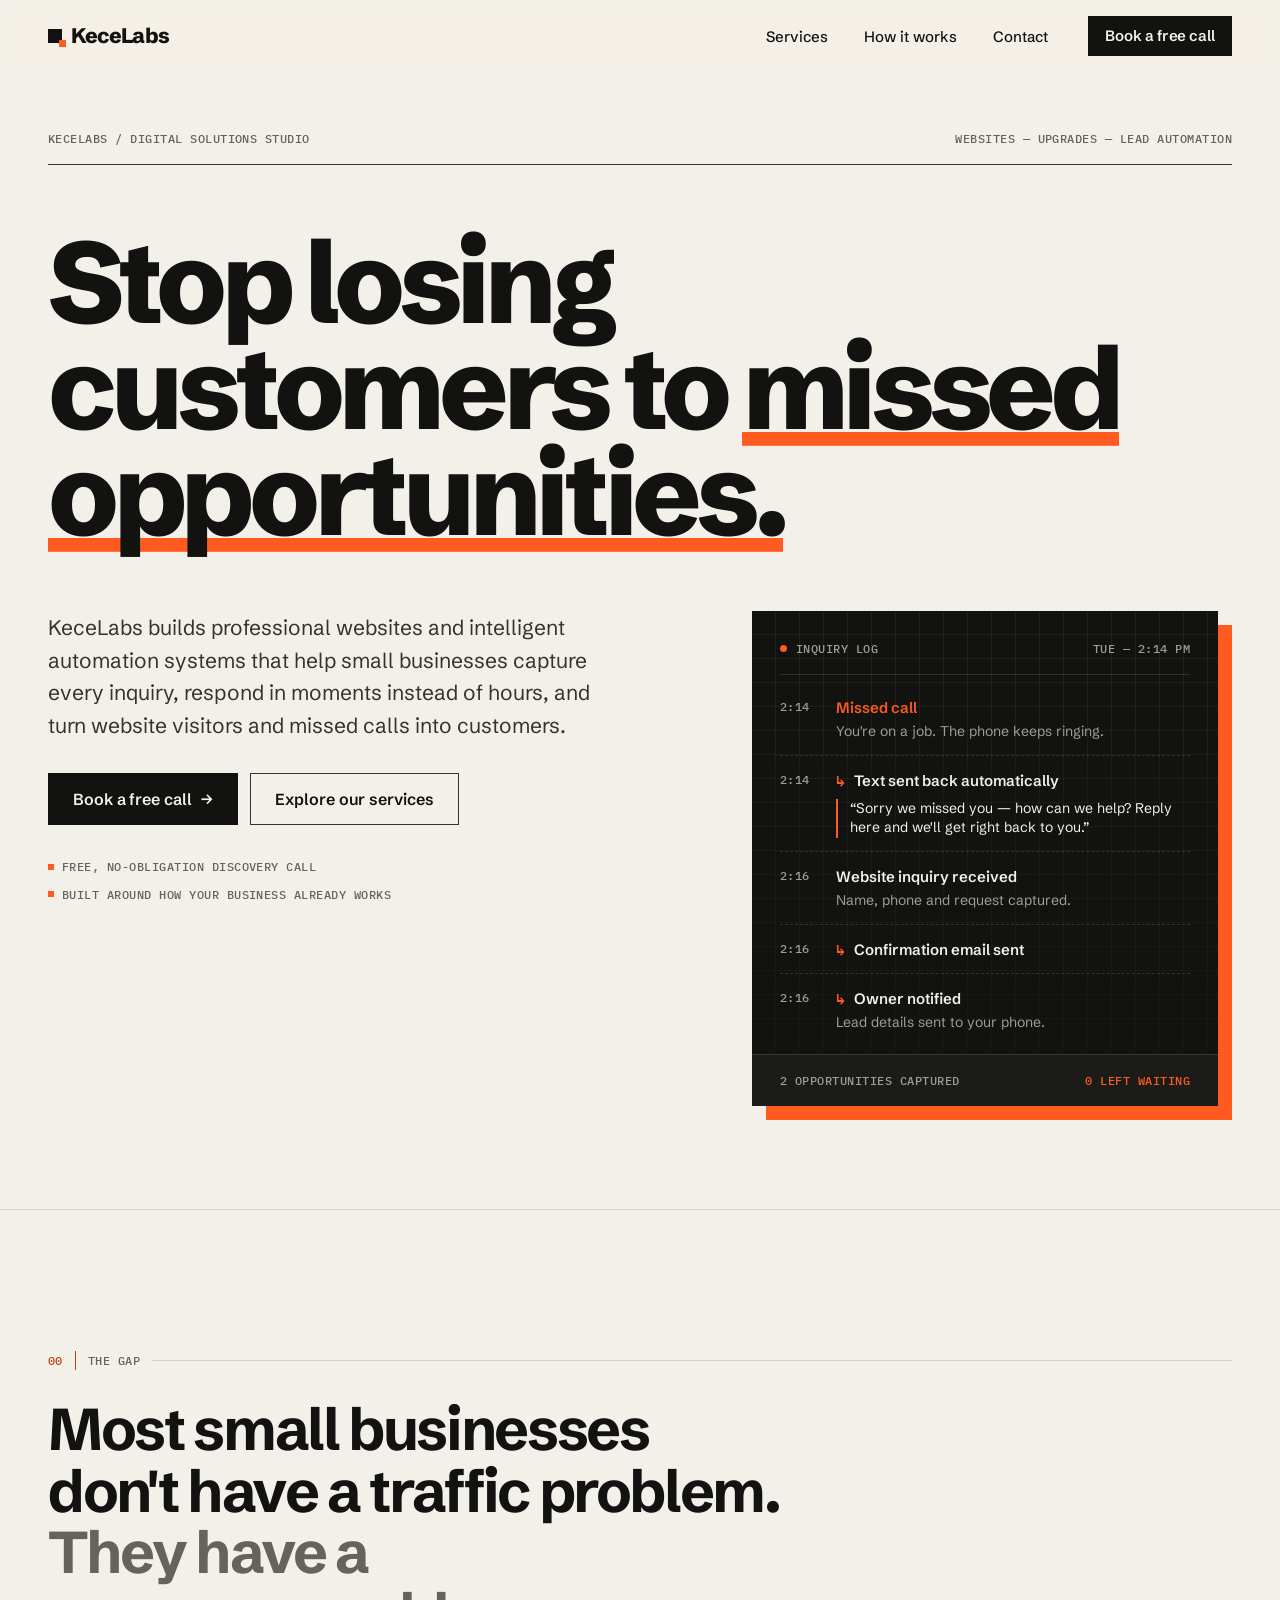
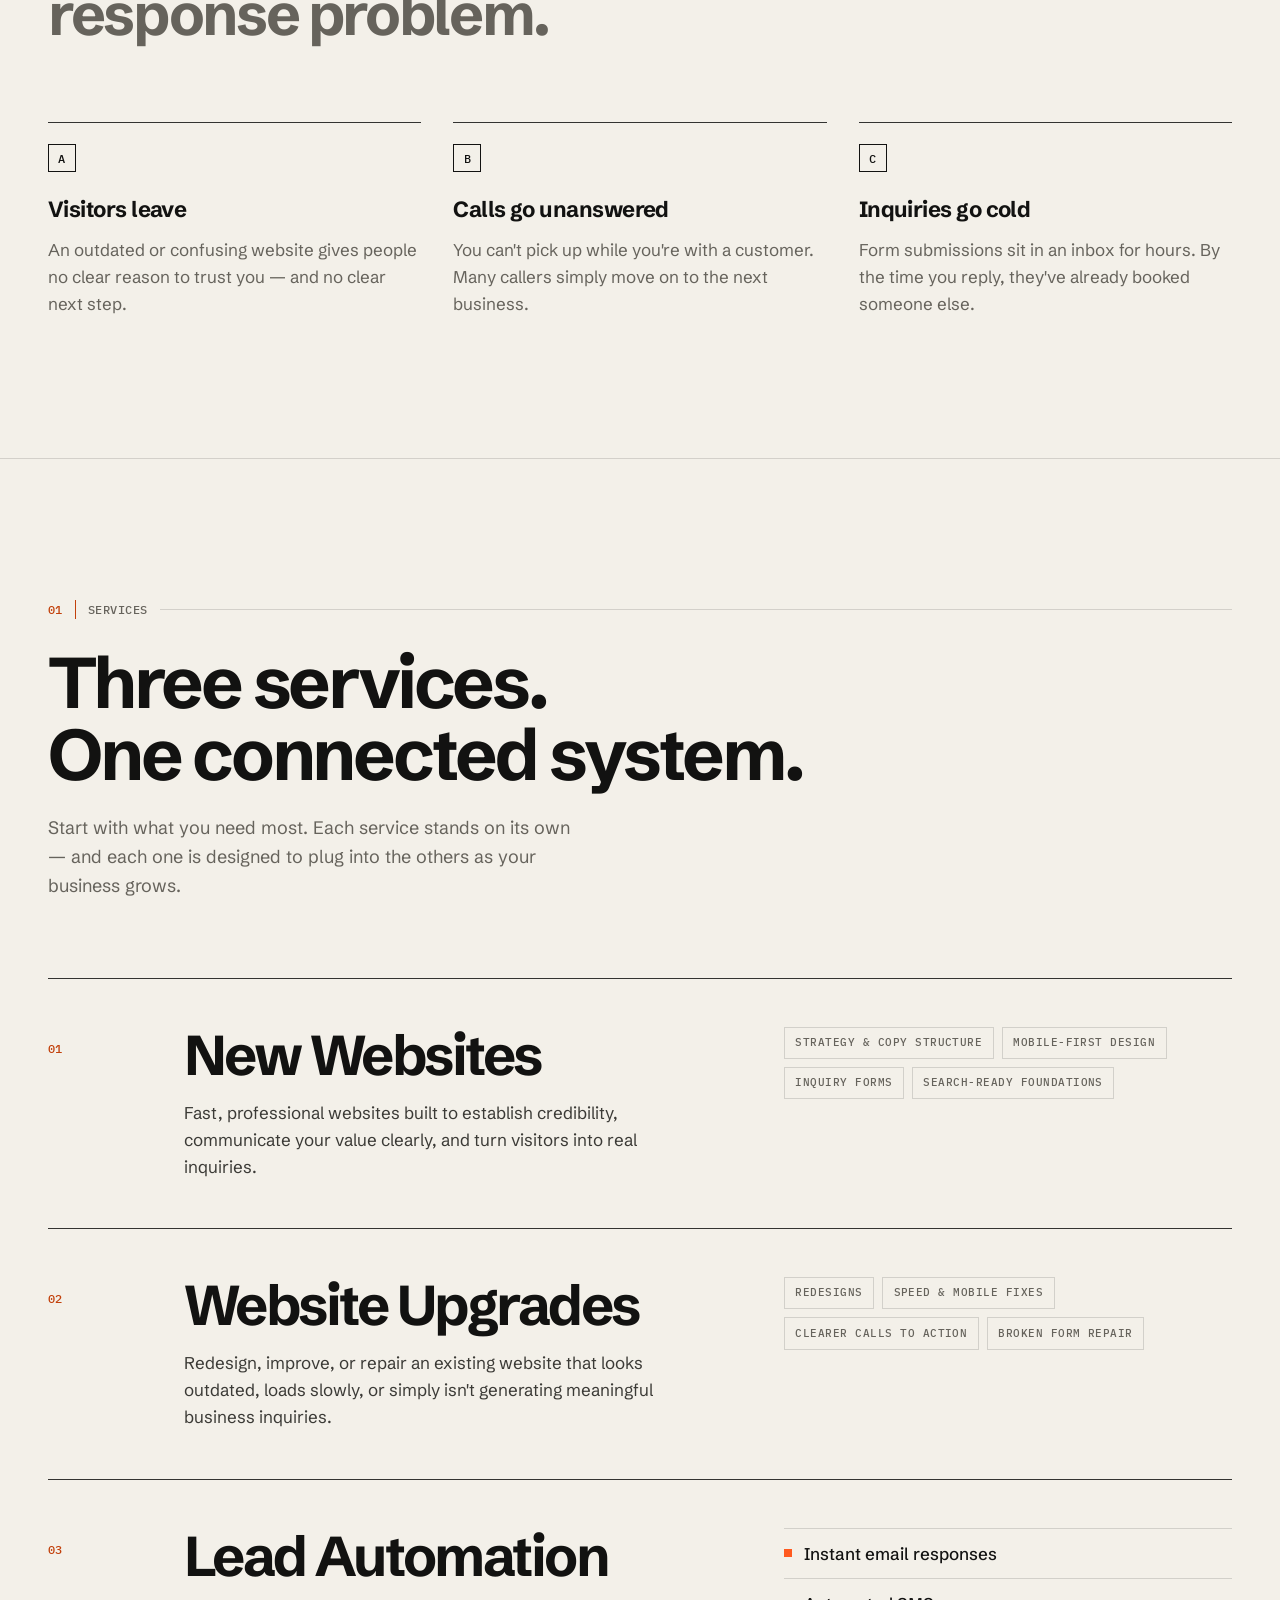
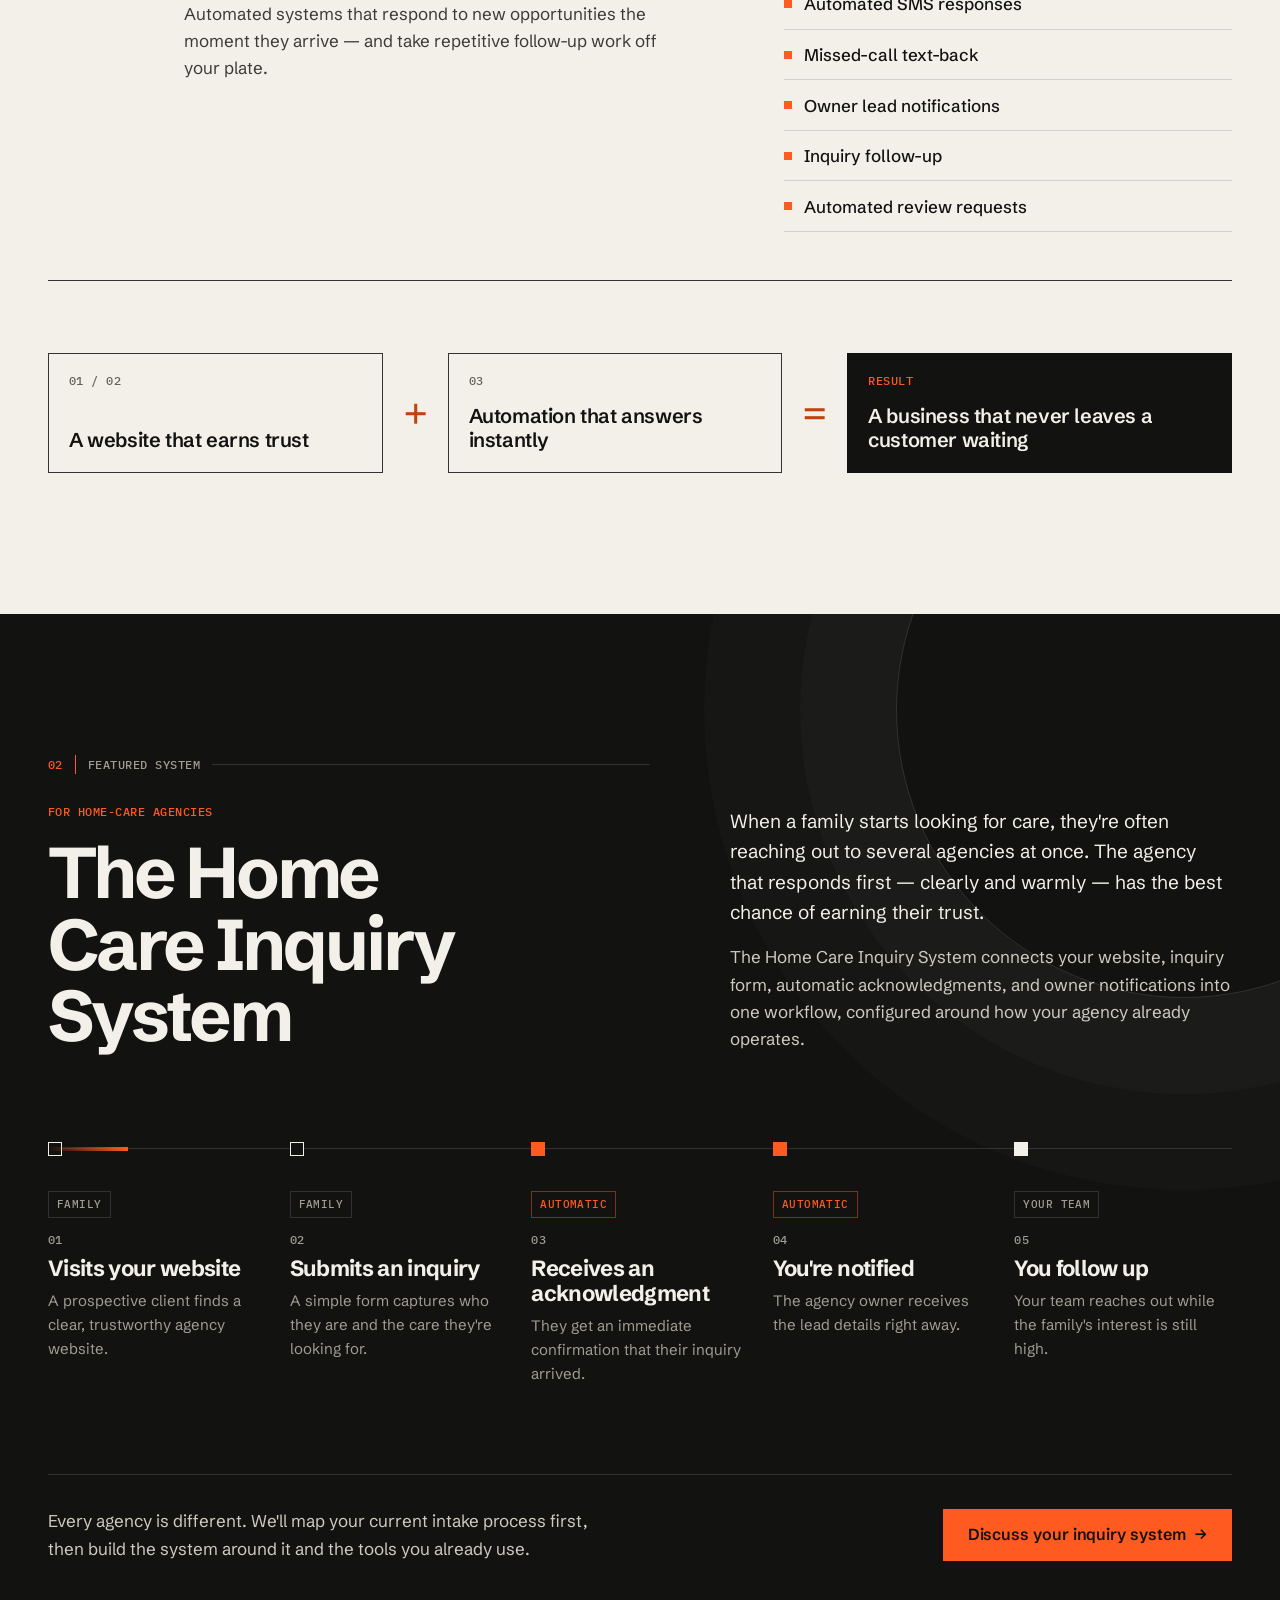
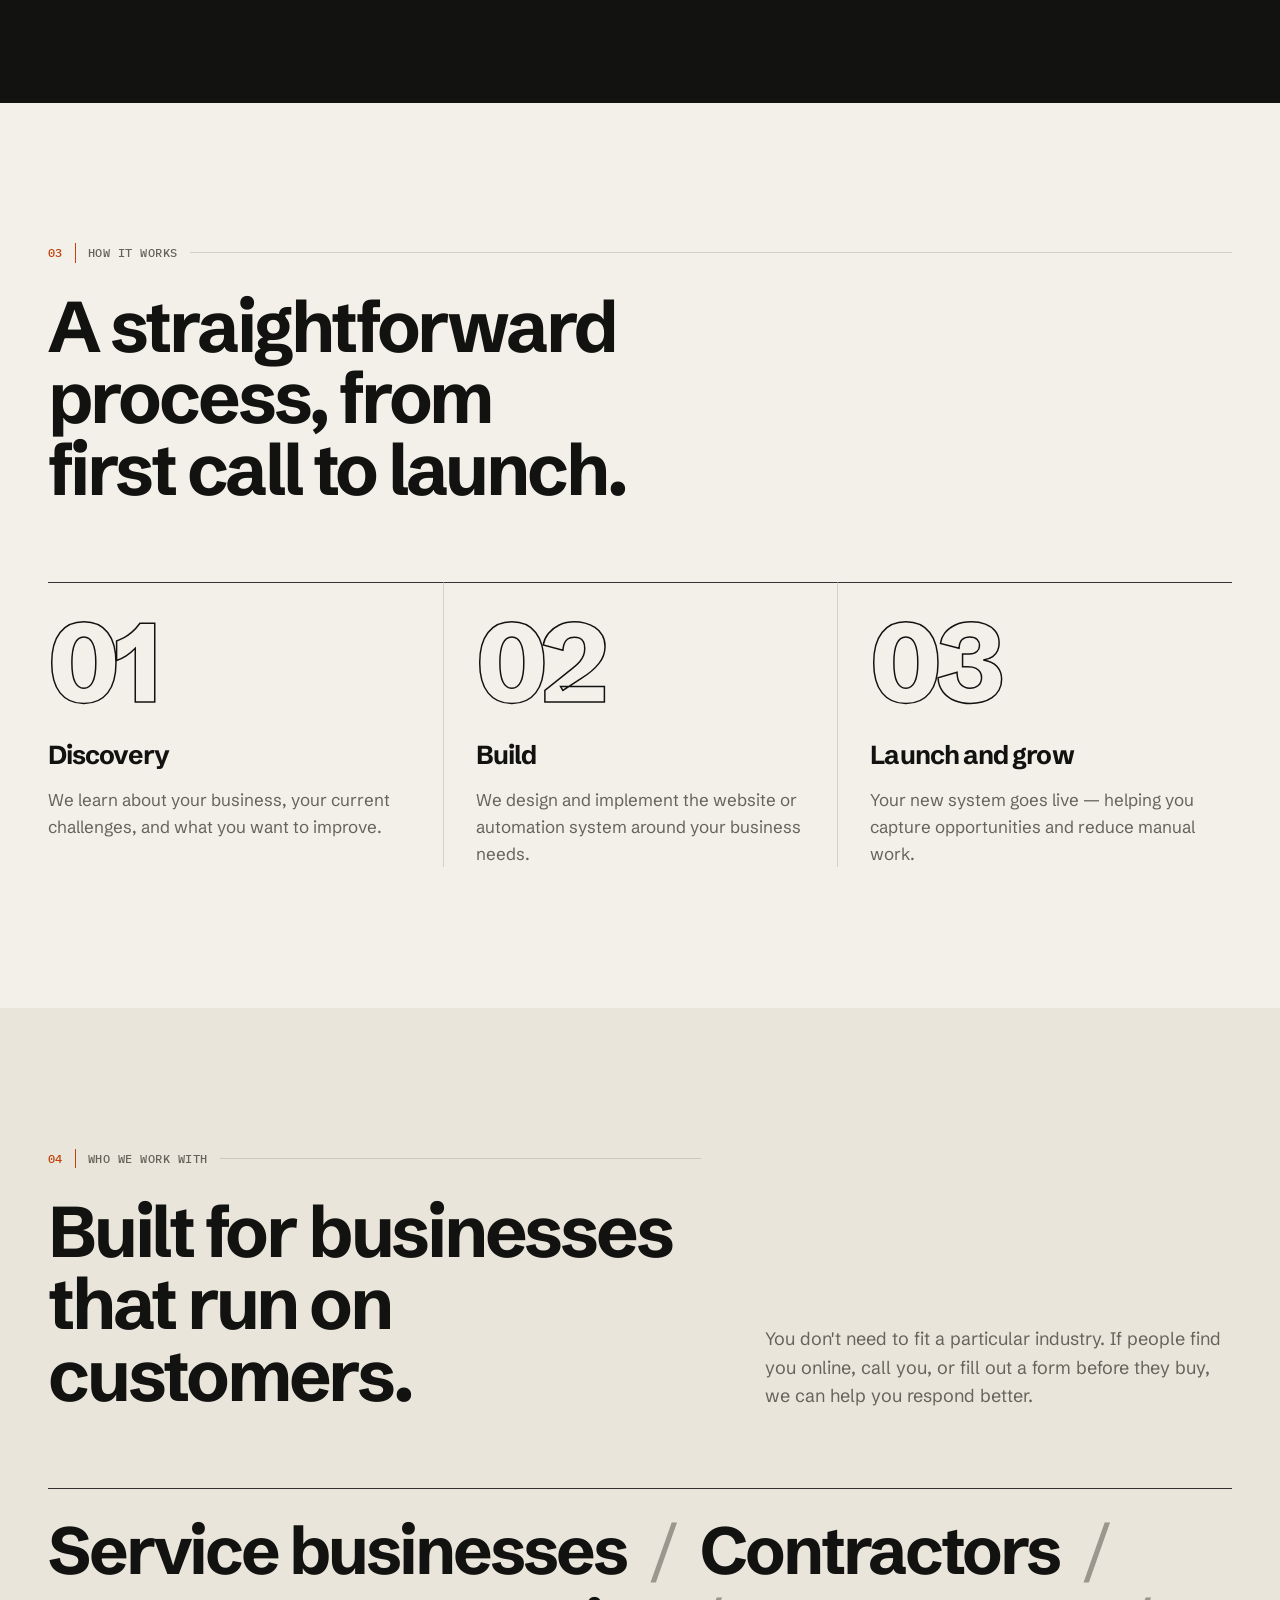
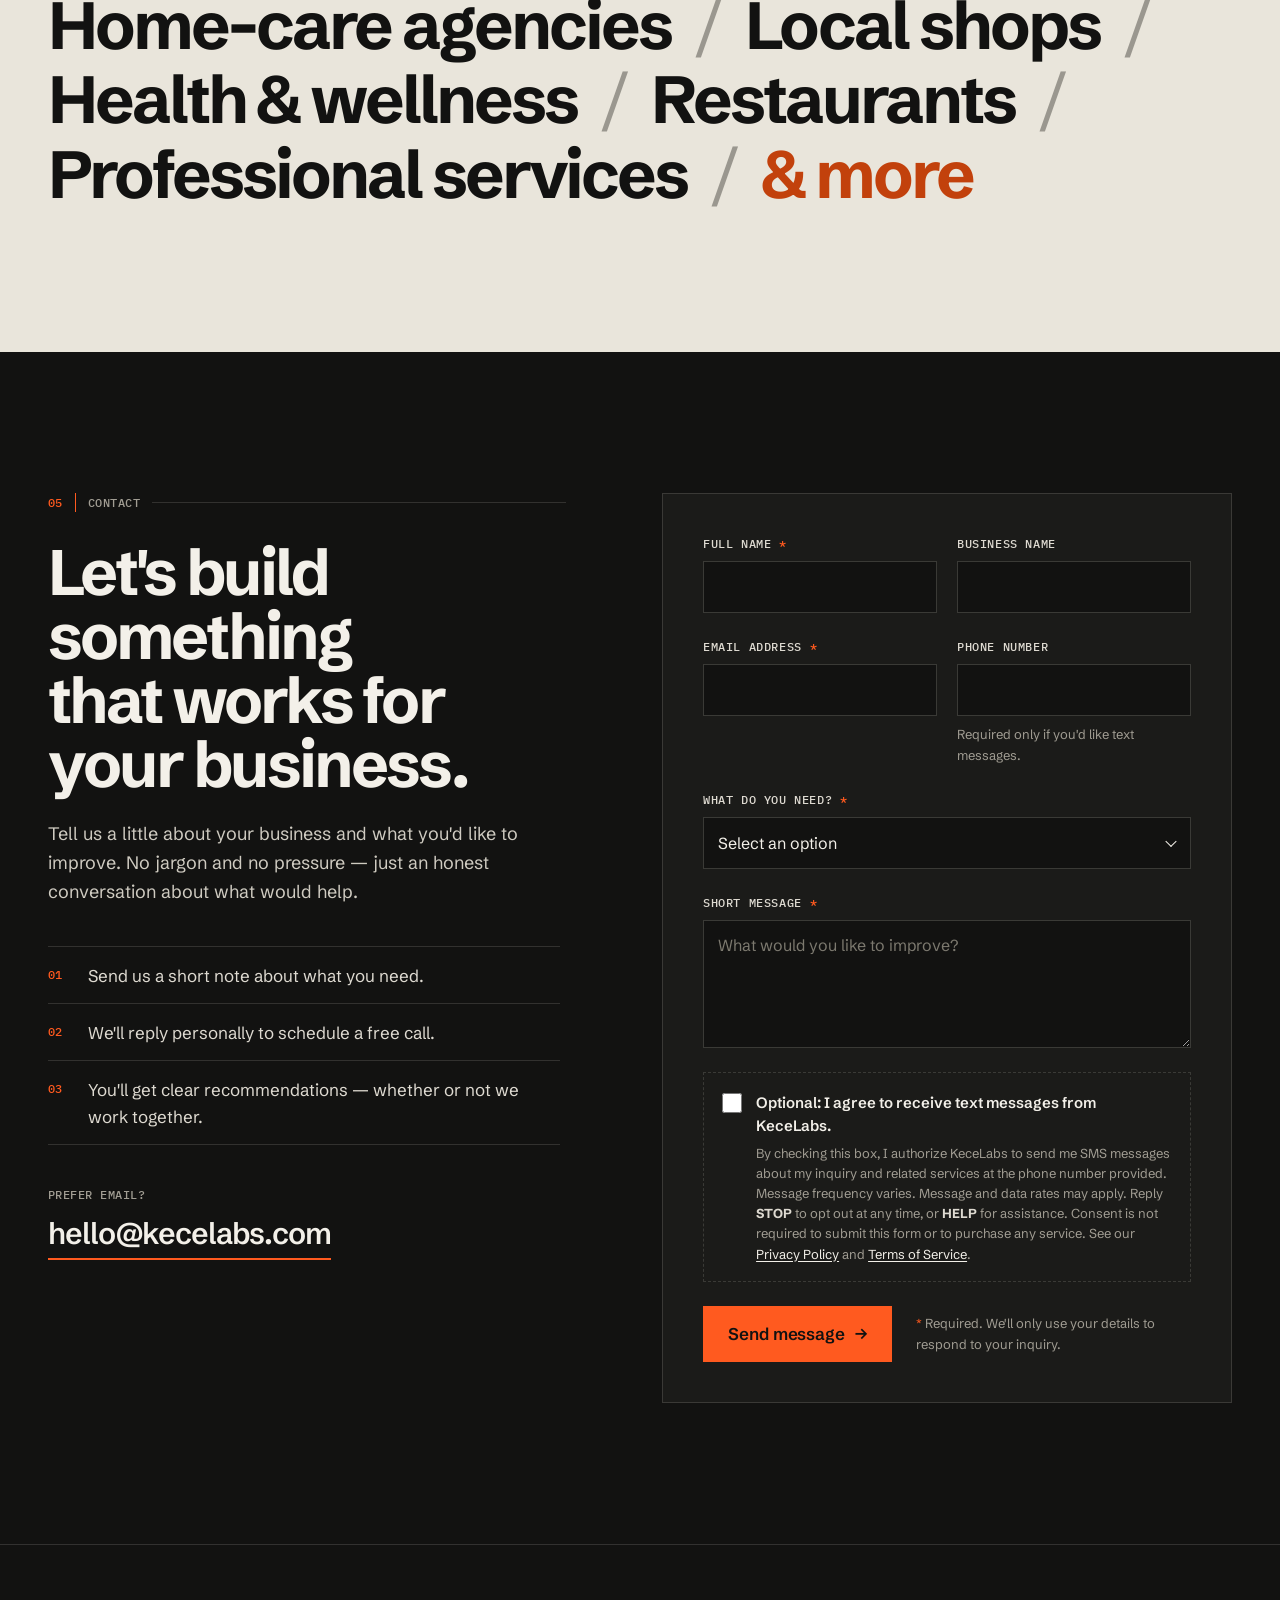
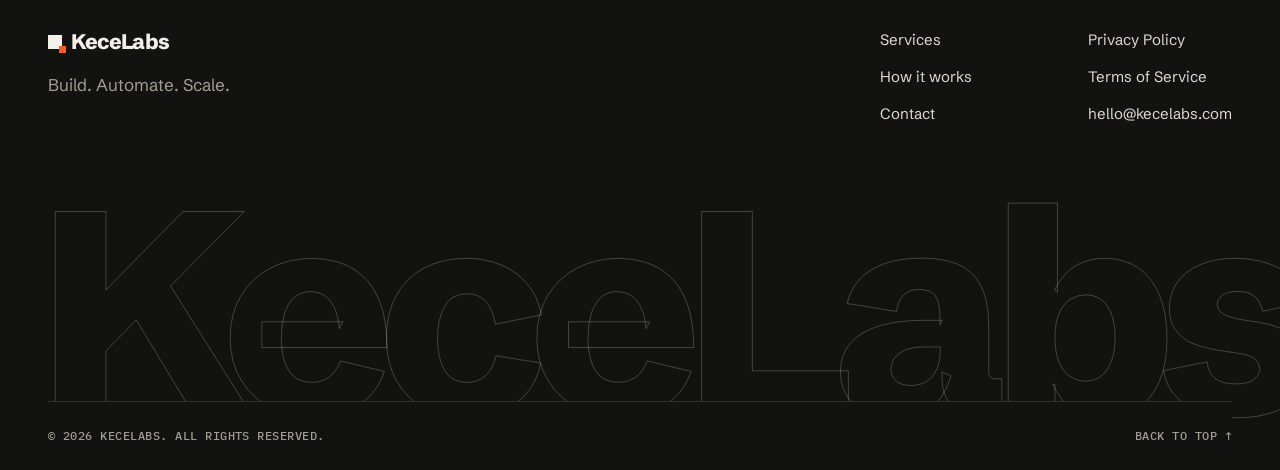
==== index.html @ dab9402d "Build KeceLabs website: homepage, legal pages, Netlify Forms contact form Co-Authored-By: Claude Opu" ====
<!doctype html>
<html lang="en">
<head>
  <meta charset="utf-8">
  <meta name="viewport" content="width=device-width, initial-scale=1">
  <title>KeceLabs — Websites &amp; Lead Automation for Small Businesses</title>
  <meta name="description" content="KeceLabs builds professional websites and intelligent automation systems that help small businesses capture inquiries, respond faster, and turn missed calls into customers.">
  <!-- TODO: replace https://REPLACE-WITH-DOMAIN with the confirmed production domain on every page. -->
  <link rel="canonical" href="https://REPLACE-WITH-DOMAIN/">
  <meta name="theme-color" content="#121211">

  <meta property="og:type" content="website">
  <meta property="og:site_name" content="KeceLabs">
  <meta property="og:title" content="KeceLabs — Build. Automate. Scale.">
  <meta property="og:description" content="Professional websites and lead automation that help small businesses turn website visitors and missed calls into customers.">
  <meta property="og:url" content="https://REPLACE-WITH-DOMAIN/">
  <meta property="og:image" content="https://REPLACE-WITH-DOMAIN/og-image.png">
  <meta property="og:image:width" content="1200">
  <meta property="og:image:height" content="630">
  <meta property="og:image:alt" content="KeceLabs — Build. Automate. Scale.">
  <meta name="twitter:card" content="summary_large_image">

  <link rel="icon" href="favicon.svg" type="image/svg+xml">
  <link rel="apple-touch-icon" href="apple-touch-icon.png">

  <link rel="preconnect" href="https://fonts.googleapis.com">
  <link rel="preconnect" href="https://fonts.gstatic.com" crossorigin>
  <link rel="stylesheet" href="https://fonts.googleapis.com/css2?family=IBM+Plex+Mono:wght@400;500&family=Schibsted+Grotesk:wght@400;500;600;700;800&display=swap">
  <link rel="stylesheet" href="styles.css">
  <script>document.documentElement.classList.add('js');</script>
  <script src="script.js" defer></script>
</head>
<body>
  <a class="skip-link" href="#main">Skip to content</a>

  <header class="site-header" data-header>
    <div class="container header-inner">
      <a class="wordmark" href="#top" aria-label="KeceLabs — back to top">
        <span class="wordmark-mark" aria-hidden="true"></span>KeceLabs
      </a>

      <nav class="primary-nav" aria-label="Primary">
        <ul class="nav-list">
          <li><a href="#services">Services</a></li>
          <li><a href="#process">How it works</a></li>
          <li><a href="#contact">Contact</a></li>
        </ul>
      </nav>

      <a class="btn btn-primary btn-sm header-cta" href="#contact">Book a free call</a>

      <button class="menu-toggle" type="button" aria-expanded="false" aria-controls="mobile-menu" data-menu-toggle>
        <span class="visually-hidden" data-menu-label>Open menu</span>
        <span class="menu-toggle-bars" aria-hidden="true"><span></span><span></span></span>
      </button>
    </div>

    <div class="mobile-menu" id="mobile-menu" data-mobile-menu hidden>
      <nav class="container" aria-label="Mobile">
        <ul class="mobile-nav-list">
          <li><a href="#services"><span class="mono">01</span>Services</a></li>
          <li><a href="#process"><span class="mono">02</span>How it works</a></li>
          <li><a href="#contact"><span class="mono">03</span>Contact</a></li>
        </ul>
        <a class="btn btn-primary btn-block" href="#contact">Book a free call</a>
        <p class="mobile-menu-meta mono"><a href="mailto:hello@kecelabs.com">hello@kecelabs.com</a></p>
      </nav>
    </div>
  </header>

  <main id="main">

    <!-- ===================== HERO ===================== -->
    <section class="hero" id="top" aria-labelledby="hero-title">
      <div class="container">
        <div class="hero-meta mono" aria-hidden="true">
          <span>KeceLabs / Digital solutions studio</span>
          <span class="hero-meta-right">Websites — Upgrades — Lead automation</span>
        </div>

        <h1 class="hero-title" id="hero-title">
          Stop losing customers to <span class="hero-mark">missed opportunities.</span>
        </h1>

        <div class="hero-grid">
          <div class="hero-copy">
            <p class="lead">
              KeceLabs builds professional websites and intelligent automation systems that help small businesses capture every inquiry, respond in moments instead of hours, and turn website visitors and missed calls into customers.
            </p>
            <div class="btn-row">
              <a class="btn btn-primary" href="#contact">Book a free call <span class="btn-arrow" aria-hidden="true">→</span></a>
              <a class="btn btn-ghost" href="#services">Explore our services</a>
            </div>
            <ul class="hero-points mono">
              <li>Free, no-obligation discovery call</li>
              <li>Built around how your business already works</li>
            </ul>
          </div>

          <figure class="signal" aria-labelledby="signal-caption">
            <div class="signal-head mono">
              <span><span class="signal-dot" aria-hidden="true"></span>Inquiry log</span>
              <span>Tue — 2:14 PM</span>
            </div>
            <ol class="signal-log">
              <li class="signal-row is-alert">
                <span class="signal-time mono">2:14</span>
                <span class="signal-event"><strong>Missed call</strong><span class="signal-sub">You're on a job. The phone keeps ringing.</span></span>
              </li>
              <li class="signal-row is-auto">
                <span class="signal-time mono">2:14</span>
                <span class="signal-event"><strong>Text sent back automatically</strong><span class="signal-quote">“Sorry we missed you — how can we help? Reply here and we'll get right back to you.”</span></span>
              </li>
              <li class="signal-row">
                <span class="signal-time mono">2:16</span>
                <span class="signal-event"><strong>Website inquiry received</strong><span class="signal-sub">Name, phone and request captured.</span></span>
              </li>
              <li class="signal-row is-auto">
                <span class="signal-time mono">2:16</span>
                <span class="signal-event"><strong>Confirmation email sent</strong></span>
              </li>
              <li class="signal-row is-auto">
                <span class="signal-time mono">2:16</span>
                <span class="signal-event"><strong>Owner notified</strong><span class="signal-sub">Lead details sent to your phone.</span></span>
              </li>
            </ol>
            <div class="signal-foot mono">
              <span>2 opportunities captured</span>
              <span class="signal-zero">0 left waiting</span>
            </div>
            <figcaption id="signal-caption" class="visually-hidden">An example sequence showing a missed call answered with an automatic text, and a website inquiry acknowledged by email while the business owner is notified.</figcaption>
          </figure>
        </div>
      </div>
    </section>

    <!-- ===================== THE GAP ===================== -->
    <section class="gap" aria-labelledby="gap-title">
      <div class="container">
        <div class="section-index mono" aria-hidden="true"><span>00</span><span>The gap</span></div>
        <h2 class="gap-statement" id="gap-title">
          Most small businesses don't have a traffic problem.
          <span class="muted">They have a response problem.</span>
        </h2>
        <ol class="gap-list">
          <li>
            <span class="gap-num mono">A</span>
            <h3>Visitors leave</h3>
            <p>An outdated or confusing website gives people no clear reason to trust you — and no clear next step.</p>
          </li>
          <li>
            <span class="gap-num mono">B</span>
            <h3>Calls go unanswered</h3>
            <p>You can't pick up while you're with a customer. Many callers simply move on to the next business.</p>
          </li>
          <li>
            <span class="gap-num mono">C</span>
            <h3>Inquiries go cold</h3>
            <p>Form submissions sit in an inbox for hours. By the time you reply, they've already booked someone else.</p>
          </li>
        </ol>
      </div>
    </section>

    <!-- ===================== SERVICES ===================== -->
    <section class="services" id="services" aria-labelledby="services-title">
      <div class="container">
        <header class="section-head">
          <div class="section-index mono" aria-hidden="true"><span>01</span><span>Services</span></div>
          <h2 class="section-title" id="services-title">Three services.<br>One connected system.</h2>
          <p class="section-intro">Start with what you need most. Each service stands on its own — and each one is designed to plug into the others as your business grows.</p>
        </header>

        <div class="service-list">
          <article class="service reveal">
            <div class="service-num mono">01</div>
            <div class="service-main">
              <h3 class="service-title">New Websites</h3>
              <p class="service-desc">Fast, professional websites built to establish credibility, communicate your value clearly, and turn visitors into real inquiries.</p>
            </div>
            <ul class="service-tags mono" aria-label="Includes">
              <li>Strategy &amp; copy structure</li>
              <li>Mobile-first design</li>
              <li>Inquiry forms</li>
              <li>Search-ready foundations</li>
            </ul>
          </article>

          <article class="service reveal">
            <div class="service-num mono">02</div>
            <div class="service-main">
              <h3 class="service-title">Website Upgrades</h3>
              <p class="service-desc">Redesign, improve, or repair an existing website that looks outdated, loads slowly, or simply isn't generating meaningful business inquiries.</p>
            </div>
            <ul class="service-tags mono" aria-label="Includes">
              <li>Redesigns</li>
              <li>Speed &amp; mobile fixes</li>
              <li>Clearer calls to action</li>
              <li>Broken form repair</li>
            </ul>
          </article>

          <article class="service service-featured reveal">
            <div class="service-num mono">03</div>
            <div class="service-main">
              <h3 class="service-title">Lead Automation</h3>
              <p class="service-desc">Automated systems that respond to new opportunities the moment they arrive — and take repetitive follow-up work off your plate.</p>
            </div>
            <ul class="capabilities" aria-label="Lead automation capabilities">
              <li>Instant email responses</li>
              <li>Automated SMS responses</li>
              <li>Missed-call text-back</li>
              <li>Owner lead notifications</li>
              <li>Inquiry follow-up</li>
              <li>Automated review requests</li>
            </ul>
          </article>
        </div>

        <div class="equation reveal" role="group" aria-label="How the services connect">
          <div class="equation-term"><span class="mono">01 / 02</span>A website that earns trust</div>
          <div class="equation-op" aria-hidden="true">+</div>
          <div class="equation-term"><span class="mono">03</span>Automation that answers instantly</div>
          <div class="equation-op" aria-hidden="true">=</div>
          <div class="equation-term equation-result"><span class="mono">Result</span>A business that never leaves a customer waiting</div>
        </div>
      </div>
    </section>

    <!-- ===================== FEATURED PRODUCT ===================== -->
    <section class="product" id="home-care" aria-labelledby="product-title">
      <div class="container">
        <div class="product-head">
          <div>
            <div class="section-index mono" aria-hidden="true"><span>02</span><span>Featured system</span></div>
            <p class="eyebrow mono">For home-care agencies</p>
            <h2 class="section-title" id="product-title">The Home Care Inquiry System</h2>
          </div>
          <div class="product-intro">
            <p>When a family starts looking for care, they're often reaching out to several agencies at once. The agency that responds first — clearly and warmly — has the best chance of earning their trust.</p>
            <p>The Home Care Inquiry System connects your website, inquiry form, automatic acknowledgments, and owner notifications into one workflow, configured around how your agency already operates.</p>
          </div>
        </div>

        <ol class="flow" aria-label="How an inquiry moves through the system">
          <li class="flow-step">
            <span class="flow-node" aria-hidden="true"></span>
            <span class="flow-actor mono">Family</span>
            <span class="flow-num mono">01</span>
            <h3>Visits your website</h3>
            <p>A prospective client finds a clear, trustworthy agency website.</p>
          </li>
          <li class="flow-step">
            <span class="flow-node" aria-hidden="true"></span>
            <span class="flow-actor mono">Family</span>
            <span class="flow-num mono">02</span>
            <h3>Submits an inquiry</h3>
            <p>A simple form captures who they are and the care they're looking for.</p>
          </li>
          <li class="flow-step is-auto">
            <span class="flow-node" aria-hidden="true"></span>
            <span class="flow-actor mono">Automatic</span>
            <span class="flow-num mono">03</span>
            <h3>Receives an acknowledgment</h3>
            <p>They get an immediate confirmation that their inquiry arrived.</p>
          </li>
          <li class="flow-step is-auto">
            <span class="flow-node" aria-hidden="true"></span>
            <span class="flow-actor mono">Automatic</span>
            <span class="flow-num mono">04</span>
            <h3>You're notified</h3>
            <p>The agency owner receives the lead details right away.</p>
          </li>
          <li class="flow-step is-team">
            <span class="flow-node" aria-hidden="true"></span>
            <span class="flow-actor mono">Your team</span>
            <span class="flow-num mono">05</span>
            <h3>You follow up</h3>
            <p>Your team reaches out while the family's interest is still high.</p>
          </li>
        </ol>

        <div class="product-foot">
          <p class="product-note">Every agency is different. We'll map your current intake process first, then build the system around it and the tools you already use.</p>
          <a class="btn btn-accent" href="#contact" data-need="Lead automation" data-message="I'm interested in the Home Care Inquiry System for my agency.">Discuss your inquiry system <span class="btn-arrow" aria-hidden="true">→</span></a>
        </div>
      </div>
    </section>

    <!-- ===================== PROCESS ===================== -->
    <section class="process" id="process" aria-labelledby="process-title">
      <div class="container">
        <header class="section-head">
          <div class="section-index mono" aria-hidden="true"><span>03</span><span>How it works</span></div>
          <h2 class="section-title" id="process-title">A straightforward process, from first call to launch.</h2>
        </header>

        <ol class="steps">
          <li class="step reveal">
            <span class="step-num">01</span>
            <h3>Discovery</h3>
            <p>We learn about your business, your current challenges, and what you want to improve.</p>
          </li>
          <li class="step reveal">
            <span class="step-num">02</span>
            <h3>Build</h3>
            <p>We design and implement the website or automation system around your business needs.</p>
          </li>
          <li class="step reveal">
            <span class="step-num">03</span>
            <h3>Launch and grow</h3>
            <p>Your new system goes live — helping you capture opportunities and reduce manual work.</p>
          </li>
        </ol>
      </div>
    </section>

    <!-- ===================== WHO WE WORK WITH ===================== -->
    <section class="industries" aria-labelledby="industries-title">
      <div class="container">
        <header class="section-head section-head-split">
          <div>
            <div class="section-index mono" aria-hidden="true"><span>04</span><span>Who we work with</span></div>
            <h2 class="section-title" id="industries-title">Built for businesses that run on customers.</h2>
          </div>
          <p class="section-intro">You don't need to fit a particular industry. If people find you online, call you, or fill out a form before they buy, we can help you respond better.</p>
        </header>

        <ul class="industry-list">
          <li>Service businesses</li>
          <li>Contractors</li>
          <li>Home-care agencies</li>
          <li>Local shops</li>
          <li>Health &amp; wellness</li>
          <li>Restaurants</li>
          <li>Professional services</li>
          <li class="industry-more">&amp; more</li>
        </ul>
      </div>
    </section>

    <!-- ===================== CONTACT ===================== -->
    <section class="contact" id="contact" aria-labelledby="contact-title">
      <div class="container contact-grid">
        <div class="contact-copy">
          <div class="section-index mono" aria-hidden="true"><span>05</span><span>Contact</span></div>
          <h2 class="section-title" id="contact-title">Let's build something that works for your business.</h2>
          <p class="contact-lead">Tell us a little about your business and what you'd like to improve. No jargon and no pressure — just an honest conversation about what would help.</p>

          <ol class="next-steps">
            <li><span class="mono">01</span>Send us a short note about what you need.</li>
            <li><span class="mono">02</span>We'll reply personally to schedule a free call.</li>
            <li><span class="mono">03</span>You'll get clear recommendations — whether or not we work together.</li>
          </ol>

          <p class="contact-email">
            <span class="mono">Prefer email?</span>
            <a href="mailto:hello@kecelabs.com">hello@kecelabs.com</a>
          </p>
        </div>

        <div class="form-shell" data-form-shell>
          <form
            class="contact-form"
            name="contact"
            method="POST"
            action="/thanks.html"
            data-netlify="true"
            netlify-honeypot="bot-field"
            data-contact-form
          >
            <input type="hidden" name="form-name" value="contact">
            <p class="honeypot" aria-hidden="true">
              <label>Leave this field empty <input name="bot-field" tabindex="-1" autocomplete="off"></label>
            </p>

            <div class="form-alert" role="alert" data-form-error hidden>
              <strong>Your message didn't send.</strong>
              <span>Something went wrong on our end. Please try again, or email us directly at <a href="mailto:hello@kecelabs.com">hello@kecelabs.com</a>.</span>
            </div>

            <div class="field-row">
              <div class="field">
                <label for="f-name">Full name <span class="req" aria-hidden="true">*</span></label>
                <input id="f-name" name="name" type="text" autocomplete="name" required maxlength="120" aria-describedby="f-name-err">
                <p class="field-error" id="f-name-err" data-error-for="f-name"></p>
              </div>
              <div class="field">
                <label for="f-business">Business name</label>
                <input id="f-business" name="business" type="text" autocomplete="organization" maxlength="160">
              </div>
            </div>

            <div class="field-row">
              <div class="field">
                <label for="f-email">Email address <span class="req" aria-hidden="true">*</span></label>
                <input id="f-email" name="email" type="email" autocomplete="email" required maxlength="200" aria-describedby="f-email-err">
                <p class="field-error" id="f-email-err" data-error-for="f-email"></p>
              </div>
              <div class="field">
                <label for="f-phone">Phone number</label>
                <input id="f-phone" name="phone" type="tel" autocomplete="tel" inputmode="tel" maxlength="40" pattern="[0-9+()\-.\s]{7,40}" aria-describedby="f-phone-hint f-phone-err">
                <p class="field-hint" id="f-phone-hint">Required only if you'd like text messages.</p>
                <p class="field-error" id="f-phone-err" data-error-for="f-phone"></p>
              </div>
            </div>

            <div class="field">
              <label for="f-need">What do you need? <span class="req" aria-hidden="true">*</span></label>
              <div class="select-wrap">
                <select id="f-need" name="need" required aria-describedby="f-need-err">
                  <option value="" selected disabled>Select an option</option>
                  <option value="New website">New website</option>
                  <option value="Upgrade my existing website">Upgrade my existing website</option>
                  <option value="Lead automation">Lead automation</option>
                  <option value="Not sure yet">Not sure yet</option>
                </select>
              </div>
              <p class="field-error" id="f-need-err" data-error-for="f-need"></p>
            </div>

            <div class="field">
              <label for="f-message">Short message <span class="req" aria-hidden="true">*</span></label>
              <textarea id="f-message" name="message" rows="4" required minlength="10" maxlength="2000" placeholder="What would you like to improve?" aria-describedby="f-message-err"></textarea>
              <p class="field-error" id="f-message-err" data-error-for="f-message"></p>
            </div>

            <div class="consent">
              <input id="f-sms" name="sms_consent" type="checkbox" value="Yes - agreed to receive SMS from KeceLabs" aria-describedby="f-sms-err">
              <label for="f-sms">
                <span class="consent-title">Optional: I agree to receive text messages from KeceLabs.</span>
                By checking this box, I authorize KeceLabs to send me SMS messages about my inquiry and related services at the phone number provided. Message frequency varies. Message and data rates may apply. Reply <strong>STOP</strong> to opt out at any time, or <strong>HELP</strong> for assistance. Consent is not required to submit this form or to purchase any service. See our <a href="privacy.html">Privacy Policy</a> and <a href="terms.html">Terms of Service</a>.
              </label>
              <p class="field-error" id="f-sms-err" data-error-for="f-sms"></p>
            </div>

            <div class="form-submit">
              <button class="btn btn-accent btn-submit" type="submit" data-submit>
                <span data-submit-label>Send message</span> <span class="btn-arrow" aria-hidden="true">→</span>
              </button>
              <p class="form-fineprint"><span aria-hidden="true">*</span> Required. We'll only use your details to respond to your inquiry.</p>
            </div>
          </form>

          <div class="form-success" data-form-success tabindex="-1" hidden>
            <span class="success-mark" aria-hidden="true"></span>
            <h3>Message received.</h3>
            <p>Thanks for reaching out. We'll review what you shared and reply personally to set up your free call.</p>
            <p class="mono">Need us sooner? <a href="mailto:hello@kecelabs.com">hello@kecelabs.com</a></p>
          </div>
        </div>
      </div>
    </section>
  </main>

  <footer class="site-footer">
    <div class="container">
      <div class="footer-top">
        <div class="footer-brand">
          <a class="wordmark wordmark-light" href="index.html"><span class="wordmark-mark" aria-hidden="true"></span>KeceLabs</a>
          <p class="footer-tagline">Build. Automate. Scale.</p>
        </div>
        <nav class="footer-nav" aria-label="Footer">
          <ul>
            <li><a href="#services">Services</a></li>
            <li><a href="#process">How it works</a></li>
            <li><a href="#contact">Contact</a></li>
          </ul>
          <ul>
            <li><a href="privacy.html">Privacy Policy</a></li>
            <li><a href="terms.html">Terms of Service</a></li>
            <li><a href="mailto:hello@kecelabs.com">hello@kecelabs.com</a></li>
          </ul>
        </nav>
      </div>
      <div class="footer-giant" aria-hidden="true">KeceLabs</div>
      <div class="footer-bottom mono">
        <span>© <span data-year>2026</span> KeceLabs. All rights reserved.</span>
        <a href="#top">Back to top ↑</a>
      </div>
    </div>
  </footer>
</body>
</html>
---- styles.css ----
/* =========================================================
   KeceLabs — Design system
   Palette: ink / paper / stone / signal (vermilion)
   Type: Schibsted Grotesk (display + text), IBM Plex Mono (labels)
   ========================================================= */

:root {
  --ink: #121211;
  --ink-2: #1b1b19;
  --ink-3: #262623;
  --paper: #f3f0e9;
  --paper-2: #e9e5db;
  --stone: #66635c;          /* secondary text on paper */
  --stone-light: #a19d93;    /* secondary text on ink */
  --line: rgba(18, 18, 17, 0.14);
  --line-strong: rgba(18, 18, 17, 0.85);
  --line-dark: rgba(243, 240, 233, 0.14);
  --signal: #ff5a1f;         /* accent — graphics, large type, dark backgrounds */
  --signal-ink: #c2410c;     /* accent for small text on paper */
  --ok: #8fd18b;

  --font-sans: "Schibsted Grotesk", "Helvetica Neue", Helvetica, Arial, system-ui, sans-serif;
  --font-mono: "IBM Plex Mono", ui-monospace, "SFMono-Regular", Menlo, Consolas, monospace;

  --gutter: clamp(1.25rem, 4vw, 3rem);
  --max: 84rem;
  --header-h: 4rem;
  --section-y: clamp(5rem, 11vw, 9.5rem);

  --ease: cubic-bezier(0.22, 1, 0.36, 1);
}

/* ---------- Reset ---------- */
*, *::before, *::after { box-sizing: border-box; }
html {
  -webkit-text-size-adjust: 100%;
  text-size-adjust: 100%;
  scroll-behavior: smooth;
  scroll-padding-top: calc(var(--header-h) + 1rem);
}
body {
  margin: 0;
  background: var(--paper);
  color: var(--ink);
  font-family: var(--font-sans);
  font-size: 1.0625rem;
  line-height: 1.6;
  font-feature-settings: "ss01", "kern";
  -webkit-font-smoothing: antialiased;
  -moz-osx-font-smoothing: grayscale;
  text-rendering: optimizeLegibility;
  overflow-x: clip;
}
img, svg { display: block; max-width: 100%; }
h1, h2, h3, h4, p, ul, ol, figure { margin: 0; }
ul, ol { padding: 0; list-style: none; }
a { color: inherit; }
button, input, select, textarea { font: inherit; color: inherit; }
::selection { background: var(--signal); color: var(--ink); }

/* ---------- Utilities ---------- */
.container {
  width: 100%;
  max-width: var(--max);
  margin-inline: auto;
  padding-inline: var(--gutter);
}
.mono {
  font-family: var(--font-mono);
  font-size: 0.75rem;
  letter-spacing: 0.04em;
  text-transform: uppercase;
  font-weight: 500;
}
.muted { color: var(--stone); }
.visually-hidden {
  position: absolute !important;
  width: 1px; height: 1px;
  padding: 0; margin: -1px;
  overflow: hidden; clip: rect(0 0 0 0);
  white-space: nowrap; border: 0;
}
.skip-link {
  position: absolute;
  left: 1rem; top: -4rem;
  z-index: 100;
  background: var(--ink);
  color: var(--paper);
  padding: 0.75rem 1rem;
  font-weight: 600;
  text-decoration: none;
}
.skip-link:focus { top: 1rem; }

:focus-visible {
  outline: 2px solid var(--signal);
  outline-offset: 3px;
}

/* ---------- Buttons ---------- */
.btn {
  --btn-bg: var(--ink);
  --btn-fg: var(--paper);
  --btn-bd: var(--ink);
  display: inline-flex;
  align-items: center;
  justify-content: center;
  gap: 0.6rem;
  min-height: 3.25rem;
  padding: 0.85rem 1.5rem;
  border: 1px solid var(--btn-bd);
  background: var(--btn-bg);
  color: var(--btn-fg);
  font-weight: 600;
  font-size: 1rem;
  line-height: 1.2;
  letter-spacing: -0.005em;
  text-decoration: none;
  cursor: pointer;
  border-radius: 0;
  transition: background-color 0.25s var(--ease), color 0.25s var(--ease), border-color 0.25s var(--ease);
}
.btn-arrow {
  display: inline-block;
  transition: transform 0.3s var(--ease);
}
.btn:hover .btn-arrow { transform: translateX(4px); }
.btn-primary:hover { --btn-bg: var(--signal); --btn-bd: var(--signal); --btn-fg: var(--ink); }
.btn-ghost {
  --btn-bg: transparent;
  --btn-fg: var(--ink);
  --btn-bd: var(--line-strong);
}
.btn-ghost:hover { --btn-bg: var(--ink); --btn-fg: var(--paper); }
.btn-accent { --btn-bg: var(--signal); --btn-fg: var(--ink); --btn-bd: var(--signal); }
.btn-accent:hover { --btn-bg: var(--paper); --btn-bd: var(--paper); }
.btn-sm { min-height: 2.5rem; padding: 0.5rem 1rem; font-size: 0.9375rem; }
.btn-block { width: 100%; }
.btn-row { display: flex; flex-wrap: wrap; gap: 0.75rem; }

/* ---------- Header ---------- */
.site-header {
  position: sticky;
  top: 0;
  z-index: 50;
  background: color-mix(in srgb, var(--paper) 92%, transparent);
  -webkit-backdrop-filter: saturate(140%) blur(10px);
  backdrop-filter: saturate(140%) blur(10px);
  border-bottom: 1px solid transparent;
  transition: border-color 0.3s var(--ease);
}
.site-header.is-scrolled { border-bottom-color: var(--line); }
.header-inner {
  display: flex;
  align-items: center;
  justify-content: space-between;
  gap: 1.5rem;
  height: var(--header-h);
}
.wordmark {
  display: inline-flex;
  align-items: center;
  gap: 0.55rem;
  font-weight: 800;
  font-size: 1.3125rem;
  letter-spacing: -0.045em;
  text-decoration: none;
  color: var(--ink);
}
.wordmark-mark {
  position: relative;
  width: 0.9rem;
  height: 0.9rem;
  background: var(--ink);
  flex: none;
}
.wordmark-mark::after {
  content: "";
  position: absolute;
  right: -0.22rem; bottom: -0.22rem;
  width: 0.42rem; height: 0.42rem;
  background: var(--signal);
}
.wordmark-light { color: var(--paper); }
.wordmark-light .wordmark-mark { background: var(--paper); }

.primary-nav, .header-cta { display: none; }
.nav-list { display: flex; gap: 2.25rem; }
.nav-list a {
  position: relative;
  font-size: 0.9375rem;
  font-weight: 500;
  text-decoration: none;
  padding-block: 0.4rem;
}
.nav-list a::after {
  content: "";
  position: absolute;
  left: 0; right: 0; bottom: 0;
  height: 1px;
  background: currentColor;
  transform: scaleX(0);
  transform-origin: right;
  transition: transform 0.35s var(--ease);
}
.nav-list a:hover::after,
.nav-list a.is-active::after { transform: scaleX(1); transform-origin: left; }

.menu-toggle {
  display: inline-grid;
  place-items: center;
  width: 2.75rem;
  height: 2.75rem;
  margin-right: -0.6rem;
  background: none;
  border: 0;
  cursor: pointer;
}
.menu-toggle-bars { display: grid; gap: 6px; width: 22px; }
.menu-toggle-bars span {
  display: block;
  height: 2px;
  background: var(--ink);
  transition: transform 0.3s var(--ease);
}
.menu-toggle[aria-expanded="true"] .menu-toggle-bars span:first-child { transform: translateY(4px) rotate(45deg); }
.menu-toggle[aria-expanded="true"] .menu-toggle-bars span:last-child { transform: translateY(-4px) rotate(-45deg); }

.mobile-menu {
  position: fixed;
  inset: var(--header-h) 0 0 0;
  background: var(--paper);
  border-top: 1px solid var(--line);
  overflow-y: auto;
  padding-block: 1.5rem 2.5rem;
}
.mobile-menu[hidden] { display: none; }
.mobile-nav-list { margin-bottom: 2rem; }
.mobile-nav-list a {
  display: flex;
  align-items: baseline;
  gap: 1rem;
  padding-block: 1rem;
  border-bottom: 1px solid var(--line);
  font-size: clamp(1.75rem, 8vw, 2.5rem);
  font-weight: 700;
  letter-spacing: -0.04em;
  text-decoration: none;
  line-height: 1.1;
}
.mobile-nav-list .mono { color: var(--signal-ink); }
.mobile-menu-meta { margin-top: 1.5rem; color: var(--stone); }
.mobile-menu-meta a { text-decoration: none; }
body.menu-open { overflow: hidden; }
/* backdrop-filter creates a containing block for fixed children; drop it while the menu is open */
body.menu-open .site-header {
  -webkit-backdrop-filter: none;
  backdrop-filter: none;
  background: var(--paper);
  border-bottom-color: var(--line);
}

@media (min-width: 56rem) {
  :root { --header-h: 4.5rem; }
  .primary-nav, .header-cta { display: block; }
  .header-cta { display: inline-flex; }
  .primary-nav { margin-left: auto; margin-right: 1rem; }
  .menu-toggle, .mobile-menu { display: none !important; }
}

/* ---------- Section primitives ---------- */
.section-index {
  display: flex;
  align-items: center;
  gap: 0.75rem;
  margin-bottom: 1.75rem;
  color: var(--stone);
}
.section-index span:first-child {
  color: var(--signal-ink);
  padding-right: 0.75rem;
  border-right: 1px solid currentColor;
}
.section-index::after {
  content: "";
  flex: 1;
  height: 1px;
  background: var(--line);
}
.section-title {
  font-size: clamp(2.25rem, 5.6vw, 4.5rem);
  font-weight: 700;
  line-height: 1;
  letter-spacing: -0.045em;
  text-wrap: balance;
}
.section-intro {
  max-width: 34rem;
  margin-top: 1.5rem;
  color: var(--stone);
  font-size: 1.125rem;
}
.section-head { margin-bottom: clamp(3rem, 6vw, 5rem); }
.eyebrow { color: var(--signal); margin-bottom: 1rem; }

@media (min-width: 56rem) {
  .section-head-split {
    display: grid;
    grid-template-columns: 1.4fr 1fr;
    gap: 4rem;
    align-items: end;
  }
  .section-head-split .section-intro { margin-top: 0; }
}

/* ---------- Hero ---------- */
.hero {
  position: relative;
  padding-block: clamp(2rem, 5vw, 3.5rem) clamp(4rem, 8vw, 7rem);
}
.hero-meta {
  display: flex;
  justify-content: space-between;
  gap: 1rem;
  padding-bottom: 1rem;
  margin-bottom: clamp(2rem, 6vw, 4rem);
  border-bottom: 1px solid var(--line-strong);
  color: var(--stone);
}
.hero-meta-right { display: none; }
@media (min-width: 40rem) { .hero-meta-right { display: inline; } }

.hero-title {
  max-width: 15ch;
  font-size: clamp(2.875rem, 9vw, 7.5rem);
  font-weight: 800;
  line-height: 0.92;
  letter-spacing: -0.055em;
  text-wrap: balance;
}
.hero-mark {
  position: relative;
  display: inline;
  background-image: linear-gradient(var(--signal), var(--signal));
  background-repeat: no-repeat;
  background-position: 0 88%;
  background-size: 100% 0.12em;
  padding-bottom: 0.02em;
}
.js .hero-mark { background-size: 0% 0.12em; animation: mark-in 1.1s var(--ease) 0.5s forwards; }
@keyframes mark-in { to { background-size: 100% 0.12em; } }

.hero-grid {
  display: grid;
  gap: 3rem;
  margin-top: clamp(2.5rem, 5vw, 4.5rem);
}
.lead {
  max-width: 36rem;
  font-size: clamp(1.125rem, 1.7vw, 1.3125rem);
  line-height: 1.55;
  color: #34332f;
  margin-bottom: 2rem;
}
.hero-points {
  display: flex;
  flex-wrap: wrap;
  gap: 0.5rem 1.75rem;
  margin-top: 2rem;
  color: var(--stone);
}
.hero-points li { display: flex; align-items: center; gap: 0.5rem; }
.hero-points li::before {
  content: "";
  width: 6px; height: 6px;
  background: var(--signal);
}

@media (min-width: 64rem) {
  .hero-grid {
    grid-template-columns: minmax(0, 1fr) minmax(0, 30rem);
    gap: 5rem;
    align-items: start;
  }
}

/* Signal log (hero visual) */
.signal {
  position: relative;
  background: var(--ink);
  color: var(--paper);
  padding: 1.25rem 1.25rem 0;
  background-image:
    linear-gradient(var(--line-dark) 1px, transparent 1px),
    linear-gradient(90deg, var(--line-dark) 1px, transparent 1px);
  background-size: 24px 24px;
  background-position: -1px -1px;
  box-shadow: 14px 14px 0 var(--signal);
  margin-right: 14px;
}
@media (min-width: 40rem) { .signal { padding: 1.75rem 1.75rem 0; } }
.signal::before {
  content: "";
  position: absolute;
  inset: 0;
  background: linear-gradient(180deg, rgba(18,18,17,0.55), rgba(18,18,17,0.9));
  pointer-events: none;
}
.signal > * { position: relative; }
.signal-head, .signal-foot {
  display: flex;
  justify-content: space-between;
  gap: 1rem;
  color: var(--stone-light);
}
.signal-head { padding-bottom: 1rem; border-bottom: 1px solid var(--line-dark); }
.signal-dot {
  display: inline-block;
  width: 7px; height: 7px;
  margin-right: 0.55rem;
  background: var(--signal);
  border-radius: 50%;
  vertical-align: 1px;
  animation: blink 1.6s steps(2, start) infinite;
}
@keyframes blink { to { visibility: hidden; } }

.signal-log { padding-block: 0.5rem; }
.signal-row {
  display: grid;
  grid-template-columns: 2.75rem 1fr;
  gap: 0.75rem;
  padding-block: 0.85rem;
  border-bottom: 1px dashed var(--line-dark);
  font-size: 0.9375rem;
  line-height: 1.4;
}
.signal-row:last-child { border-bottom: 0; }
.signal-time { color: var(--stone-light); padding-top: 0.15rem; }
.signal-event { display: grid; gap: 0.25rem; }
.signal-event strong { font-weight: 600; }
.signal-row.is-alert strong { color: var(--signal); }
.signal-row.is-auto strong::before {
  content: "↳ ";
  color: var(--signal);
  font-family: var(--font-mono);
}
.signal-sub { color: var(--stone-light); font-size: 0.875rem; }
.signal-quote {
  font-size: 0.875rem;
  color: var(--paper);
  border-left: 2px solid var(--signal);
  padding-left: 0.75rem;
  margin-top: 0.25rem;
}
.signal-foot {
  margin-inline: -1.25rem;
  padding: 1rem 1.25rem;
  border-top: 1px solid var(--line-dark);
  background: var(--ink-2);
}
@media (min-width: 40rem) { .signal-foot { margin-inline: -1.75rem; padding-inline: 1.75rem; } }
.signal-zero { color: var(--signal); }

.js .signal-row {
  opacity: 0;
  transform: translateY(8px);
  animation: row-in 0.6s var(--ease) forwards;
}
.js .signal-row:nth-child(1) { animation-delay: 0.6s; }
.js .signal-row:nth-child(2) { animation-delay: 1.2s; }
.js .signal-row:nth-child(3) { animation-delay: 1.9s; }
.js .signal-row:nth-child(4) { animation-delay: 2.4s; }
.js .signal-row:nth-child(5) { animation-delay: 2.9s; }
@keyframes row-in { to { opacity: 1; transform: none; } }

/* ---------- The gap ---------- */
.gap {
  padding-block: var(--section-y);
  border-top: 1px solid var(--line);
}
.gap-statement {
  max-width: 22ch;
  font-size: clamp(2rem, 4.6vw, 3.75rem);
  font-weight: 700;
  line-height: 1.05;
  letter-spacing: -0.04em;
  text-wrap: balance;
}
.gap-statement .muted { display: block; color: var(--stone); }
.gap-list {
  display: grid;
  gap: 2.5rem;
  margin-top: clamp(3rem, 6vw, 5rem);
}
.gap-list li { padding-top: 1.25rem; border-top: 1px solid var(--line-strong); }
.gap-num {
  display: inline-grid;
  place-items: center;
  width: 1.75rem; height: 1.75rem;
  border: 1px solid var(--ink);
  margin-bottom: 1.25rem;
}
.gap-list h3 {
  font-size: 1.375rem;
  font-weight: 700;
  letter-spacing: -0.025em;
  margin-bottom: 0.5rem;
}
.gap-list p { color: var(--stone); max-width: 28rem; }
@media (min-width: 48rem) {
  .gap-list { grid-template-columns: repeat(3, 1fr); gap: 2rem; }
}

/* ---------- Services ---------- */
.services {
  padding-block: var(--section-y);
  background: var(--paper);
  border-top: 1px solid var(--line);
}
.service-list { border-top: 1px solid var(--line-strong); }
.service {
  position: relative;
  display: grid;
  gap: 1.25rem;
  padding-block: 2.25rem;
  border-bottom: 1px solid var(--line-strong);
}
.service::before {
  content: "";
  position: absolute;
  left: 0; top: -1px;
  width: 100%; height: 3px;
  background: var(--signal);
  transform: scaleX(0);
  transform-origin: left;
  transition: transform 0.6s var(--ease);
}
.service:hover::before { transform: scaleX(1); }
.service-num { color: var(--signal-ink); }
.service-title {
  font-size: clamp(2rem, 4.4vw, 3.5rem);
  font-weight: 700;
  line-height: 1;
  letter-spacing: -0.045em;
  margin-bottom: 1rem;
}
.service-desc { max-width: 32rem; color: #3b3a36; font-size: 1.0625rem; }
.service-tags { display: flex; flex-wrap: wrap; gap: 0.5rem; align-content: start; }
.service-tags li {
  padding: 0.4rem 0.65rem;
  border: 1px solid var(--line);
  color: var(--stone);
  font-size: 0.6875rem;
}
.capabilities {
  display: grid;
  grid-template-columns: 1fr;
  border-top: 1px solid var(--line);
  align-content: start;
}
.capabilities li {
  display: flex;
  align-items: center;
  gap: 0.75rem;
  padding-block: 0.7rem;
  border-bottom: 1px solid var(--line);
  font-weight: 500;
}
.capabilities li::before {
  content: "";
  width: 8px; height: 8px;
  background: var(--signal);
  flex: none;
}
@media (min-width: 36rem) {
  .capabilities { grid-template-columns: 1fr 1fr; column-gap: 1.5rem; }
}
@media (min-width: 64rem) {
  .service {
    grid-template-columns: 6rem minmax(0, 1.25fr) minmax(0, 1fr);
    gap: 2.5rem;
    padding-block: 3rem;
  }
  .service-num { padding-top: 0.75rem; }
  .capabilities { grid-template-columns: 1fr; }
}

.equation {
  display: grid;
  gap: 0.75rem;
  margin-top: clamp(3rem, 6vw, 4.5rem);
  align-items: stretch;
}
.equation-term {
  display: grid;
  gap: 0.75rem;
  align-content: space-between;
  padding: 1.25rem;
  border: 1px solid var(--line-strong);
  font-size: 1.25rem;
  font-weight: 600;
  line-height: 1.2;
  letter-spacing: -0.02em;
}
.equation-term .mono { color: var(--stone); font-weight: 500; letter-spacing: 0.04em; font-size: 0.75rem; }
.equation-op {
  display: grid;
  place-items: center;
  font-size: 2rem;
  font-weight: 300;
  line-height: 1;
  color: var(--signal-ink);
}
.equation-result { background: var(--ink); color: var(--paper); border-color: var(--ink); }
.equation-result .mono { color: var(--signal); }
@media (min-width: 56rem) {
  .equation { grid-template-columns: 1fr auto 1fr auto 1.15fr; gap: 1.25rem; }
  .equation-term { min-height: 7.5rem; }
  .equation-op { font-size: 2.5rem; }
}

/* ---------- Featured product ---------- */
.product {
  position: relative;
  padding-block: var(--section-y);
  background: var(--ink);
  color: var(--paper);
  overflow: hidden;
}
.product::before {
  /* Large outlined geometry — a quiet signature */
  content: "";
  position: absolute;
  right: -12rem; top: -12rem;
  width: 36rem; height: 36rem;
  border: 1px solid var(--line-dark);
  border-radius: 50%;
  box-shadow: 0 0 0 6rem rgba(243,240,233,0.02), 0 0 0 12rem rgba(243,240,233,0.015);
  pointer-events: none;
}
.product .section-index { color: var(--stone-light); }
.product .section-index span:first-child { color: var(--signal); }
.product .section-index::after { background: var(--line-dark); }
.product-head {
  position: relative;
  display: grid;
  gap: 2rem;
  margin-bottom: clamp(3.5rem, 7vw, 6rem);
}
.product-intro { display: grid; gap: 1rem; color: #cfcbc1; max-width: 36rem; font-size: 1.0625rem; }
.product-intro p:first-child { color: var(--paper); font-size: 1.1875rem; }
@media (min-width: 64rem) {
  .product-head { grid-template-columns: 1.2fr 1fr; gap: 5rem; align-items: end; }
  .product .section-title { max-width: 11ch; }
}

/* Workflow */
.flow {
  --node: 14px;
  position: relative;
  display: grid;
  gap: 0;
  counter-reset: flow;
}
.flow::before,
.flow::after {
  content: "";
  position: absolute;
}
/* Mobile: vertical rail */
.flow::before {
  left: calc(var(--node) / 2 - 0.5px);
  top: 0.5rem; bottom: 0.5rem;
  width: 1px;
  background: var(--line-dark);
}
.flow::after {
  left: calc(var(--node) / 2 - 2px);
  top: 0.5rem;
  width: 4px;
  height: 3.5rem;
  background: linear-gradient(transparent, var(--signal));
  animation: pulse-y 5s var(--ease) infinite;
}
@keyframes pulse-y {
  0% { transform: translateY(0); opacity: 0; }
  10% { opacity: 1; }
  85% { opacity: 1; }
  100% { transform: translateY(calc(var(--flow-h, 40rem) - 4rem)); opacity: 0; }
}
.flow-step {
  position: relative;
  padding: 0 0 2.5rem calc(var(--node) + 1.5rem);
}
.flow-step:last-child { padding-bottom: 0; }
.flow-node {
  position: absolute;
  left: 0; top: 0.35rem;
  width: var(--node); height: var(--node);
  background: var(--ink);
  border: 1px solid var(--paper);
}
.flow-step.is-auto .flow-node { background: var(--signal); border-color: var(--signal); }
.flow-step.is-team .flow-node { background: var(--paper); }
.flow-actor {
  display: inline-block;
  margin-bottom: 0.75rem;
  padding: 0.25rem 0.5rem;
  border: 1px solid var(--line-dark);
  color: var(--stone-light);
  font-size: 0.6875rem;
}
.flow-step.is-auto .flow-actor { color: var(--signal); border-color: rgba(255, 90, 31, 0.45); }
.flow-num {
  display: block;
  color: var(--stone-light);
  margin-bottom: 0.4rem;
}
.flow-step h3 {
  font-size: 1.375rem;
  font-weight: 700;
  letter-spacing: -0.03em;
  line-height: 1.15;
  margin-bottom: 0.5rem;
}
.flow-step p { color: var(--stone-light); font-size: 0.9375rem; max-width: 22rem; }

@media (min-width: 64rem) {
  .flow { grid-template-columns: repeat(5, 1fr); gap: 1.5rem; }
  .flow::before {
    left: 0; right: 0;
    top: calc(var(--node) / 2 - 0.5px);
    bottom: auto;
    width: auto; height: 1px;
  }
  .flow::after {
    top: calc(var(--node) / 2 - 2px);
    left: 0;
    width: 5rem; height: 4px;
    background: linear-gradient(90deg, transparent, var(--signal));
    animation-name: pulse-x;
  }
  @keyframes pulse-x {
    0% { transform: translateX(0); opacity: 0; }
    10% { opacity: 1; }
    85% { opacity: 1; }
    100% { transform: translateX(calc(var(--flow-w, 70rem) - 5rem)); opacity: 0; }
  }
  .flow-step { padding: calc(var(--node) + 2rem) 0 0 0; }
  .flow-node { top: 0; }
}

.product-foot {
  display: grid;
  gap: 2rem;
  align-items: center;
  margin-top: clamp(3.5rem, 7vw, 5.5rem);
  padding-top: 2rem;
  border-top: 1px solid var(--line-dark);
}
.product-note { color: #cfcbc1; max-width: 36rem; }
@media (min-width: 56rem) {
  .product-foot { grid-template-columns: 1fr auto; gap: 4rem; }
}

/* ---------- Process ---------- */
.process { padding-block: var(--section-y); }
.process .section-title { max-width: 18ch; }
.steps { display: grid; gap: 0; counter-reset: step; }
.step {
  position: relative;
  padding-block: 2rem;
  border-top: 1px solid var(--line-strong);
}
.step-num {
  display: block;
  font-size: clamp(4rem, 9vw, 7rem);
  font-weight: 800;
  line-height: 0.85;
  letter-spacing: -0.06em;
  color: transparent;
  -webkit-text-stroke: 1.5px var(--ink);
  margin-bottom: 1.5rem;
  transition: color 0.4s var(--ease), -webkit-text-stroke-color 0.4s var(--ease);
}
.step:hover .step-num { color: var(--signal); -webkit-text-stroke-color: var(--signal); }
.step h3 {
  font-size: 1.625rem;
  font-weight: 700;
  letter-spacing: -0.035em;
  margin-bottom: 0.6rem;
}
.step p { color: var(--stone); max-width: 24rem; }
@media (min-width: 48rem) {
  .steps { grid-template-columns: repeat(3, 1fr); }
  .step { padding: 2rem 2rem 0 0; }
  .step + .step { padding-left: 2rem; border-left: 1px solid var(--line); }
}

/* ---------- Industries ---------- */
.industries {
  padding-block: var(--section-y);
  background: var(--paper-2);
}
.industries .section-title { max-width: 16ch; }
.industry-list {
  display: flex;
  flex-wrap: wrap;
  border-top: 1px solid var(--line-strong);
  padding-top: 1.5rem;
}
.industry-list li {
  font-size: clamp(1.75rem, 5.2vw, 4.25rem);
  font-weight: 700;
  line-height: 1.12;
  letter-spacing: -0.045em;
  white-space: nowrap;
  transition: color 0.3s var(--ease);
}
.industry-list li:not(:last-child)::after {
  content: "/";
  margin-inline: 0.35em;
  font-weight: 300;
  color: var(--stone);
  opacity: 0.6;
}
.industry-list li:hover { color: var(--signal-ink); }
.industry-list li:not(:last-child):hover::after { color: var(--stone); }
.industry-more { color: var(--signal-ink); }

/* ---------- Contact ---------- */
.contact {
  padding-block: var(--section-y);
  background: var(--ink);
  color: var(--paper);
}
.contact .section-index { color: var(--stone-light); }
.contact .section-index span:first-child { color: var(--signal); }
.contact .section-index::after { background: var(--line-dark); }
.contact-grid { display: grid; gap: 3.5rem; }
.contact .section-title { font-size: clamp(2.25rem, 5vw, 4.25rem); }
.contact-lead { margin-top: 1.5rem; color: #cfcbc1; max-width: 32rem; font-size: 1.125rem; }
.next-steps { margin-top: 2.5rem; border-top: 1px solid var(--line-dark); max-width: 32rem; }
.next-steps li {
  display: grid;
  grid-template-columns: 2.5rem 1fr;
  padding-block: 0.9rem;
  border-bottom: 1px solid var(--line-dark);
  color: #dedad1;
}
.next-steps .mono { color: var(--signal); padding-top: 0.2rem; }
.contact-email { margin-top: 2.5rem; display: grid; gap: 0.35rem; }
.contact-email .mono { color: var(--stone-light); }
.contact-email a {
  font-size: clamp(1.375rem, 2.6vw, 1.875rem);
  font-weight: 600;
  letter-spacing: -0.03em;
  text-decoration: none;
  width: fit-content;
  background: linear-gradient(var(--signal), var(--signal)) no-repeat 0 100% / 100% 2px;
  padding-bottom: 2px;
}
.contact-email a:hover { color: var(--signal); }

@media (min-width: 64rem) {
  .contact-grid { grid-template-columns: minmax(0, 1fr) minmax(0, 1.1fr); gap: 6rem; }
  .contact-copy { position: sticky; top: calc(var(--header-h) + 2rem); align-self: start; }
}

/* Form */
.form-shell {
  background: var(--ink-2);
  border: 1px solid var(--line-dark);
  padding: clamp(1.25rem, 4vw, 2.5rem);
}
.contact-form { display: grid; gap: 1.5rem; }
.field-row { display: grid; gap: 1.5rem; }
@media (min-width: 40rem) { .field-row { grid-template-columns: 1fr 1fr; gap: 1.25rem; } }
.field { display: grid; gap: 0.5rem; align-content: start; }
.field label {
  font-family: var(--font-mono);
  font-size: 0.75rem;
  text-transform: uppercase;
  letter-spacing: 0.05em;
  font-weight: 500;
  color: #dedad1;
}
.req { color: var(--signal); }
.field input,
.field select,
.field textarea {
  width: 100%;
  min-height: 3.25rem;
  padding: 0.8rem 0.9rem;
  background: var(--ink);
  border: 1px solid #3a3a36;
  border-radius: 0;
  color: var(--paper);
  font-size: 1rem;           /* prevents iOS zoom */
  line-height: 1.4;
  transition: border-color 0.2s var(--ease), box-shadow 0.2s var(--ease);
  -webkit-appearance: none;
  appearance: none;
}
.field textarea { resize: vertical; min-height: 8rem; }
.field input::placeholder, .field textarea::placeholder { color: #7c796f; }
.field input:hover, .field select:hover, .field textarea:hover { border-color: #5a5953; }
.field input:focus, .field select:focus, .field textarea:focus {
  outline: none;
  border-color: var(--signal);
  box-shadow: 0 0 0 1px var(--signal);
}
.field [aria-invalid="true"] { border-color: #ff7a52; }
.select-wrap { position: relative; }
.select-wrap::after {
  content: "";
  position: absolute;
  right: 1rem; top: 50%;
  width: 8px; height: 8px;
  border-right: 1.5px solid var(--paper);
  border-bottom: 1.5px solid var(--paper);
  transform: translateY(-70%) rotate(45deg);
  pointer-events: none;
}
.field select { padding-right: 2.5rem; cursor: pointer; }
.field select option { background: var(--ink); color: var(--paper); }
.field-hint { font-size: 0.8125rem; color: var(--stone-light); }
.field-error {
  font-size: 0.875rem;
  color: #ff8b66;
  min-height: 0;
}
.field-error:empty { display: none; }

.consent {
  display: grid;
  grid-template-columns: auto 1fr;
  gap: 0.25rem 0.9rem;
  padding: 1.1rem;
  border: 1px dashed #3a3a36;
}
.consent input {
  width: 1.25rem;
  height: 1.25rem;
  margin: 0.15rem 0 0;
  accent-color: var(--signal);
  cursor: pointer;
}
.consent label {
  font-size: 0.8125rem;
  line-height: 1.55;
  color: var(--stone-light);
  cursor: pointer;
}
.consent-title {
  display: block;
  margin-bottom: 0.35rem;
  font-size: 0.9375rem;
  font-weight: 600;
  color: var(--paper);
}
.consent strong { color: #dedad1; }
.consent a { color: var(--paper); text-underline-offset: 2px; }
.consent a:hover { color: var(--signal); }
.consent .field-error { grid-column: 2; }

.form-submit { display: grid; gap: 1rem; }
.btn-submit { width: 100%; min-height: 3.5rem; font-size: 1.0625rem; }
.btn-submit[disabled] { opacity: 0.65; cursor: progress; }
.form-fineprint { font-size: 0.8125rem; color: var(--stone-light); }
.form-fineprint span { color: var(--signal); }
@media (min-width: 40rem) {
  .form-submit { grid-template-columns: auto 1fr; align-items: center; gap: 1.5rem; }
  .btn-submit { width: auto; }
}

.form-alert {
  display: grid;
  gap: 0.25rem;
  padding: 1rem 1.1rem;
  border: 1px solid #ff7a52;
  border-left-width: 4px;
  background: rgba(255, 90, 31, 0.08);
  font-size: 0.9375rem;
  color: #f1d6cc;
}
.form-alert[hidden] { display: none; }
.form-alert strong { color: var(--paper); }
.form-alert a { color: var(--paper); }

.honeypot {
  position: absolute !important;
  left: -10000px;
  width: 1px; height: 1px;
  overflow: hidden;
}

.form-success {
  display: grid;
  gap: 1rem;
  padding-block: 2rem;
  outline: none;
}
.form-success[hidden] { display: none; }
.form-success h3 {
  font-size: clamp(2rem, 4vw, 3rem);
  font-weight: 700;
  letter-spacing: -0.045em;
  line-height: 1;
}
.form-success p { color: #cfcbc1; max-width: 28rem; }
.form-success .mono { color: var(--stone-light); }
.form-success a { color: var(--paper); }
.success-mark {
  position: relative;
  width: 3rem; height: 3rem;
  background: var(--signal);
  margin-bottom: 0.5rem;
}
.success-mark::after {
  content: "";
  position: absolute;
  left: 50%; top: 45%;
  width: 0.7rem; height: 1.3rem;
  border-right: 3px solid var(--ink);
  border-bottom: 3px solid var(--ink);
  transform: translate(-50%, -50%) rotate(45deg);
}

/* ---------- Footer ---------- */
.site-footer {
  background: var(--ink);
  color: var(--paper);
  border-top: 1px solid var(--line-dark);
  padding-top: clamp(3.5rem, 7vw, 5rem);
  overflow: hidden;
}
.footer-top {
  display: grid;
  gap: 2.5rem;
}
.footer-tagline {
  margin-top: 0.75rem;
  color: var(--stone-light);
  font-size: 1.0625rem;
}
.footer-nav { display: grid; grid-template-columns: 1fr 1fr; gap: 1.5rem; }
.footer-nav ul { display: grid; gap: 0.6rem; align-content: start; }
.footer-nav a { text-decoration: none; color: #dedad1; font-size: 0.9375rem; }
.footer-nav a:hover { color: var(--signal); }
@media (min-width: 48rem) {
  .footer-top { grid-template-columns: 1fr auto; }
  .footer-nav { gap: 4rem; }
}
.footer-giant {
  margin-top: clamp(3rem, 6vw, 5rem);
  font-size: clamp(5rem, 22.5vw, 21rem);
  font-weight: 800;
  letter-spacing: -0.07em;
  line-height: 0.75;
  color: transparent;
  -webkit-text-stroke: 1px rgba(243, 240, 233, 0.22);
  white-space: nowrap;
  user-select: none;
  margin-left: -0.04em;
  margin-bottom: -0.06em;
}
.footer-bottom {
  display: flex;
  flex-wrap: wrap;
  justify-content: space-between;
  gap: 0.75rem 2rem;
  padding-block: 1.5rem;
  border-top: 1px solid var(--line-dark);
  color: var(--stone-light);
  position: relative;
  background: var(--ink);
}
.footer-bottom a { text-decoration: none; }
.footer-bottom a:hover { color: var(--signal); }

/* ---------- Scroll reveal ---------- */
.js .reveal {
  opacity: 0;
  transform: translateY(18px);
  transition: opacity 0.8s var(--ease), transform 0.8s var(--ease);
}
.js .reveal.is-visible { opacity: 1; transform: none; }
.js .steps .reveal:nth-child(2) { transition-delay: 0.1s; }
.js .steps .reveal:nth-child(3) { transition-delay: 0.2s; }

/* =========================================================
   Legal / secondary pages
   ========================================================= */
.page-hero {
  padding-block: clamp(3rem, 8vw, 6rem) clamp(2.5rem, 5vw, 4rem);
  border-bottom: 1px solid var(--line-strong);
}
.page-hero h1 {
  font-size: clamp(2.75rem, 8vw, 6.5rem);
  font-weight: 800;
  line-height: 0.95;
  letter-spacing: -0.055em;
}
.page-hero p { margin-top: 1.5rem; max-width: 38rem; color: var(--stone); font-size: 1.125rem; }
.page-meta { display: flex; flex-wrap: wrap; gap: 0.5rem 1.5rem; margin-top: 2rem; color: var(--stone); }

.legal {
  display: grid;
  gap: 3rem;
  padding-block: clamp(3rem, 7vw, 5.5rem) var(--section-y);
}
.legal-toc { display: none; }
@media (min-width: 64rem) {
  .legal { grid-template-columns: 16rem minmax(0, 44rem); gap: 6rem; }
  .legal-toc {
    display: block;
    position: sticky;
    top: calc(var(--header-h) + 2rem);
    align-self: start;
  }
  .legal-toc p { color: var(--stone); margin-bottom: 1rem; }
  .legal-toc ol { display: grid; gap: 0.15rem; border-left: 1px solid var(--line); }
  .legal-toc a {
    display: block;
    padding: 0.3rem 0 0.3rem 1rem;
    margin-left: -1px;
    border-left: 1px solid transparent;
    color: var(--stone);
    text-decoration: none;
    font-size: 0.9rem;
    line-height: 1.35;
  }
  .legal-toc a:hover { color: var(--ink); border-left-color: var(--signal); }
}
.legal-body section { padding-block: 2.25rem; border-top: 1px solid var(--line); }
.legal-body section:first-child,
.legal-note + section { padding-top: 0; border-top: 0; }
.legal-body h2 {
  display: flex;
  gap: 1rem;
  align-items: baseline;
  font-size: clamp(1.5rem, 2.6vw, 1.875rem);
  font-weight: 700;
  letter-spacing: -0.035em;
  line-height: 1.15;
  margin-bottom: 1rem;
}
.legal-body h2 .mono { color: var(--signal-ink); flex: none; }
.legal-body h3 { font-size: 1.125rem; font-weight: 700; margin: 1.5rem 0 0.5rem; letter-spacing: -0.015em; }
.legal-body p, .legal-body li { color: #3b3a36; }
.legal-body p + p { margin-top: 1rem; }
.legal-body ul { margin-top: 0.75rem; display: grid; gap: 0.5rem; }
.legal-body ul li { position: relative; padding-left: 1.25rem; }
.legal-body ul li::before {
  content: "";
  position: absolute;
  left: 0; top: 0.65em;
  width: 6px; height: 6px;
  background: var(--signal);
}
.legal-body p + ul { margin-top: 0.75rem; }
.legal-body ul + p { margin-top: 1rem; }
.legal-body a { color: var(--ink); text-underline-offset: 3px; text-decoration-color: var(--signal); }
.legal-body strong { color: var(--ink); }
.callout {
  margin-top: 1.25rem;
  padding: 1.25rem;
  background: var(--paper-2);
  border-left: 3px solid var(--signal);
}
.legal-note {
  padding: 1rem 1.25rem;
  border: 1px dashed var(--line-strong);
  font-size: 0.9375rem;
  color: var(--stone);
  margin-bottom: 2.5rem;
}

/* Simple centered page (thanks / 404) */
.simple-page {
  min-height: calc(100vh - var(--header-h));
  min-height: calc(100svh - var(--header-h));
  display: grid;
  align-content: center;
  padding-block: 4rem;
}
.simple-page h1 {
  font-size: clamp(3rem, 10vw, 8rem);
  font-weight: 800;
  line-height: 0.92;
  letter-spacing: -0.055em;
  max-width: 14ch;
}
.simple-page p { margin-top: 1.5rem; max-width: 34rem; color: var(--stone); font-size: 1.125rem; }
.simple-page .btn-row { margin-top: 2.5rem; }

/* ---------- Reduced motion ---------- */
@media (prefers-reduced-motion: reduce) {
  html { scroll-behavior: auto; }
  *, *::before, *::after {
    animation-duration: 0.001ms !important;
    animation-iteration-count: 1 !important;
    transition-duration: 0.001ms !important;
    transition-delay: 0s !important;
  }
  .js .signal-row, .js .reveal { opacity: 1; transform: none; }
  .js .hero-mark { background-size: 100% 0.12em; }
  .flow::after, .signal-dot { display: none; }
}
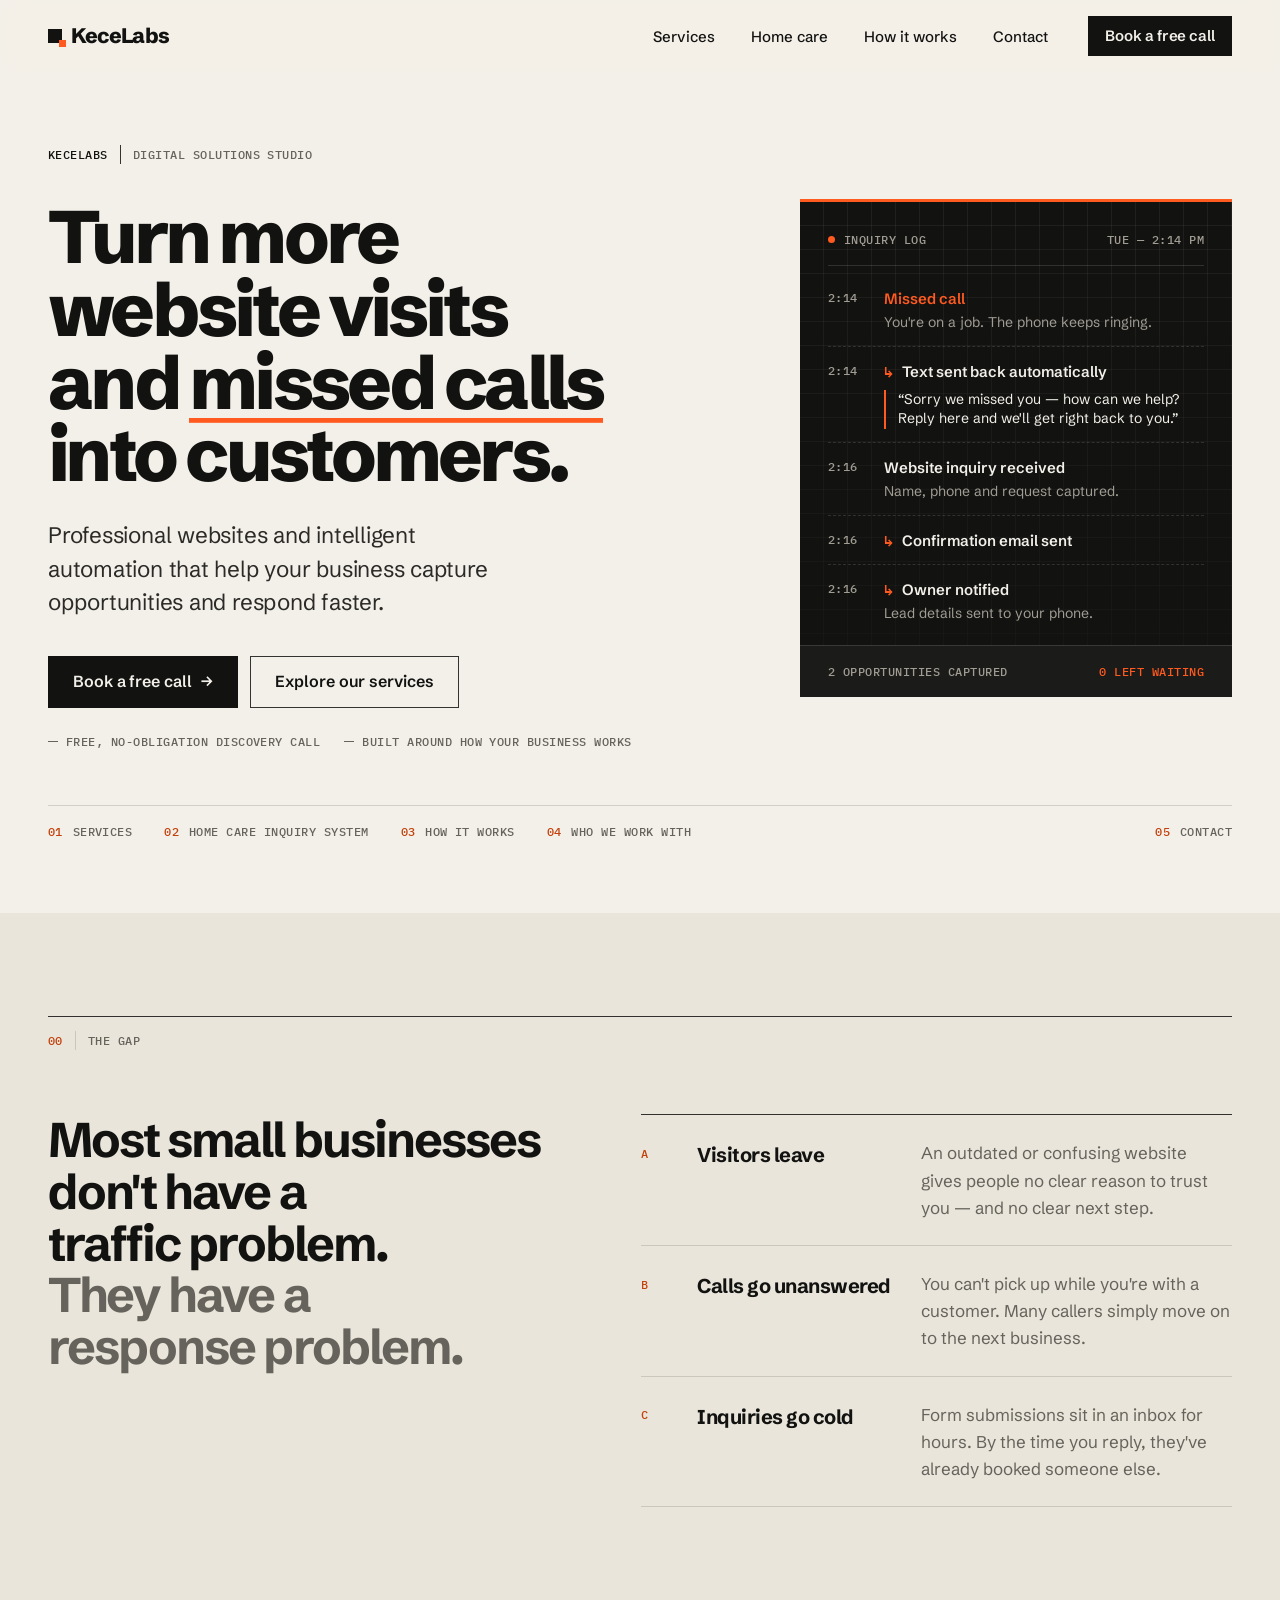
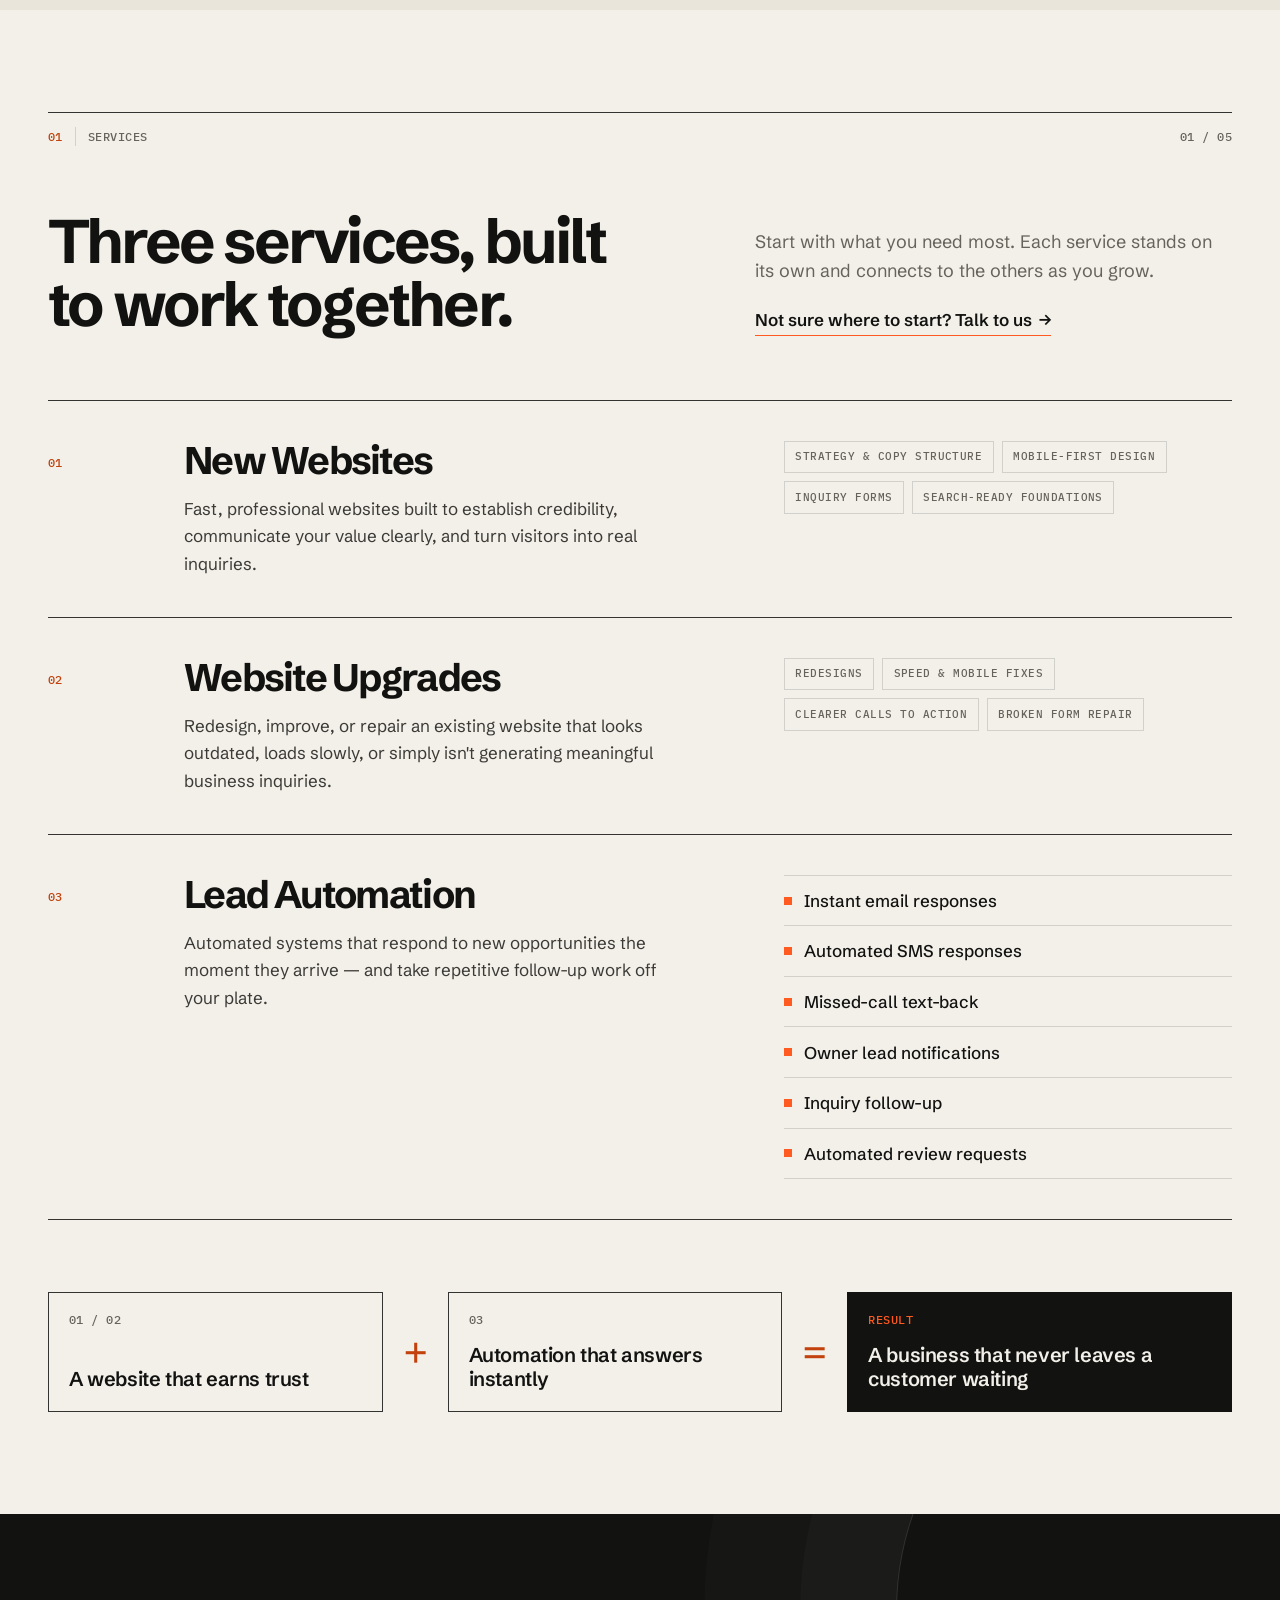
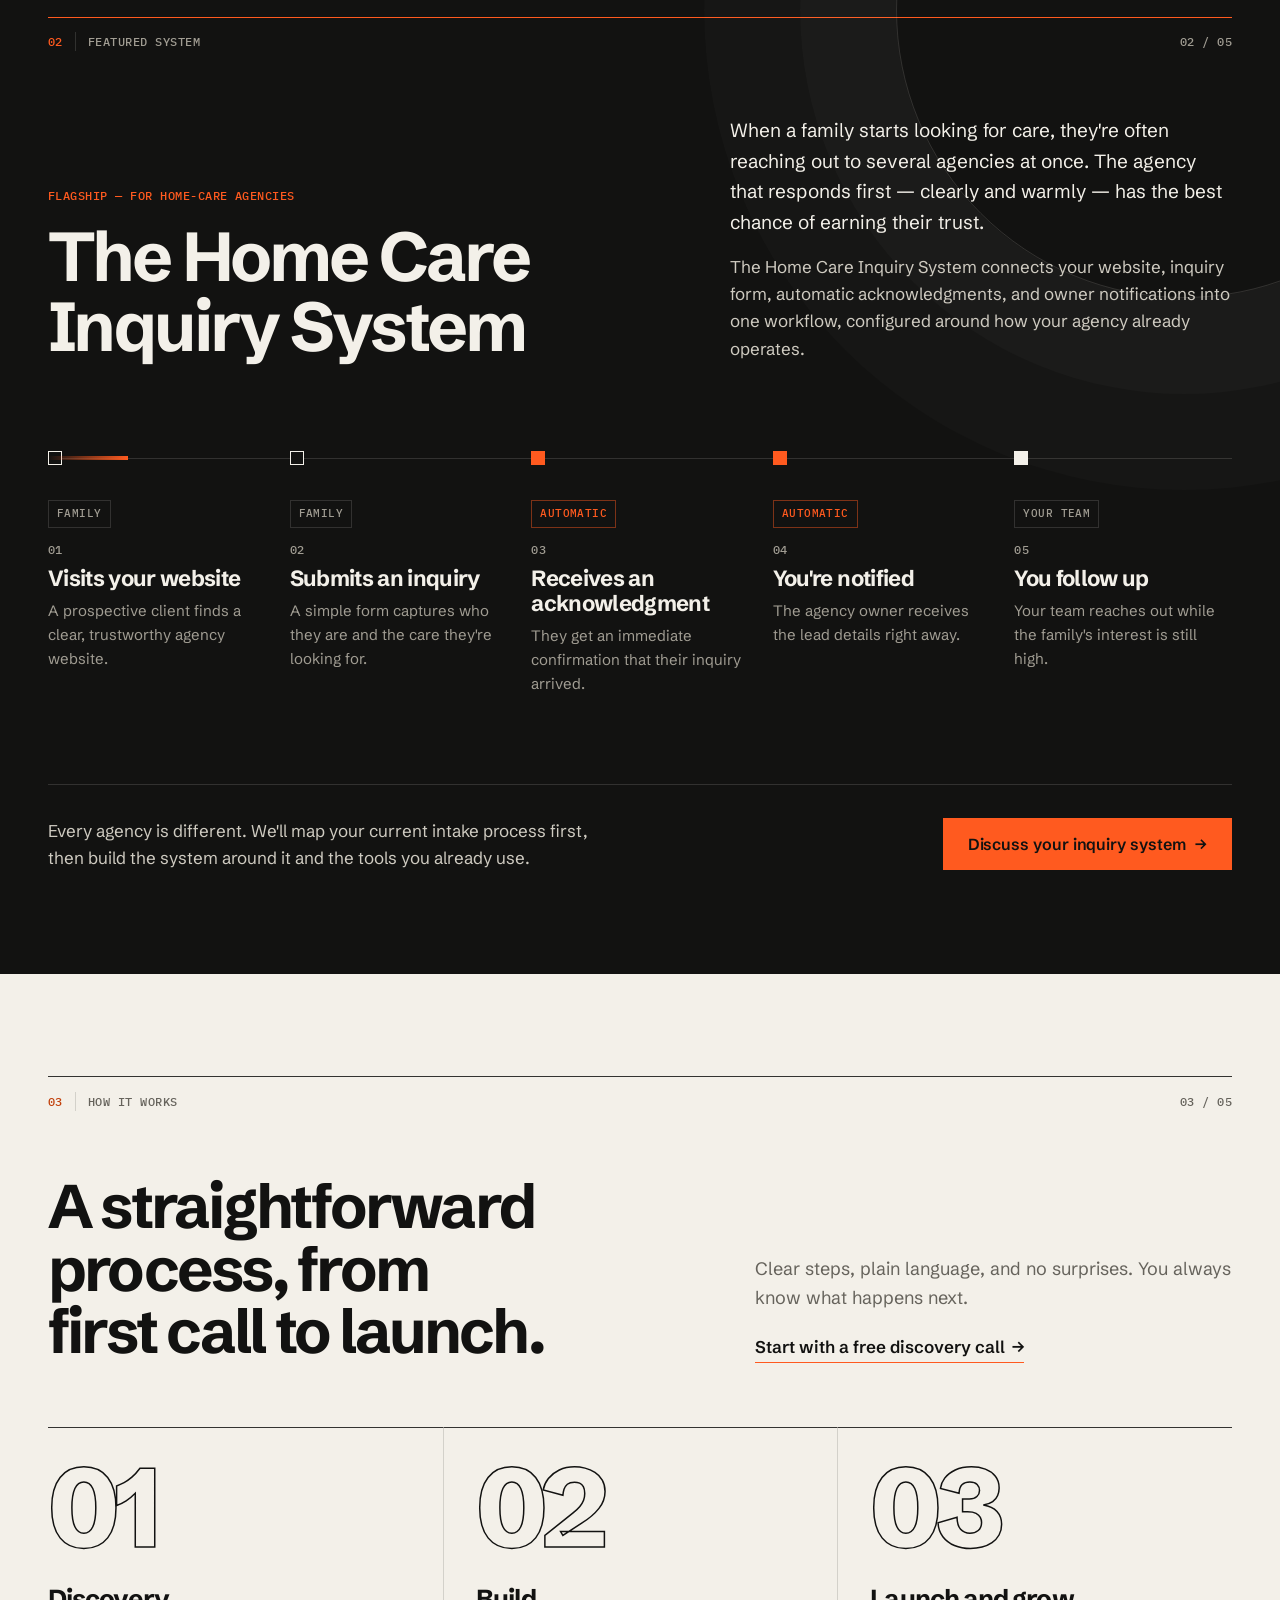
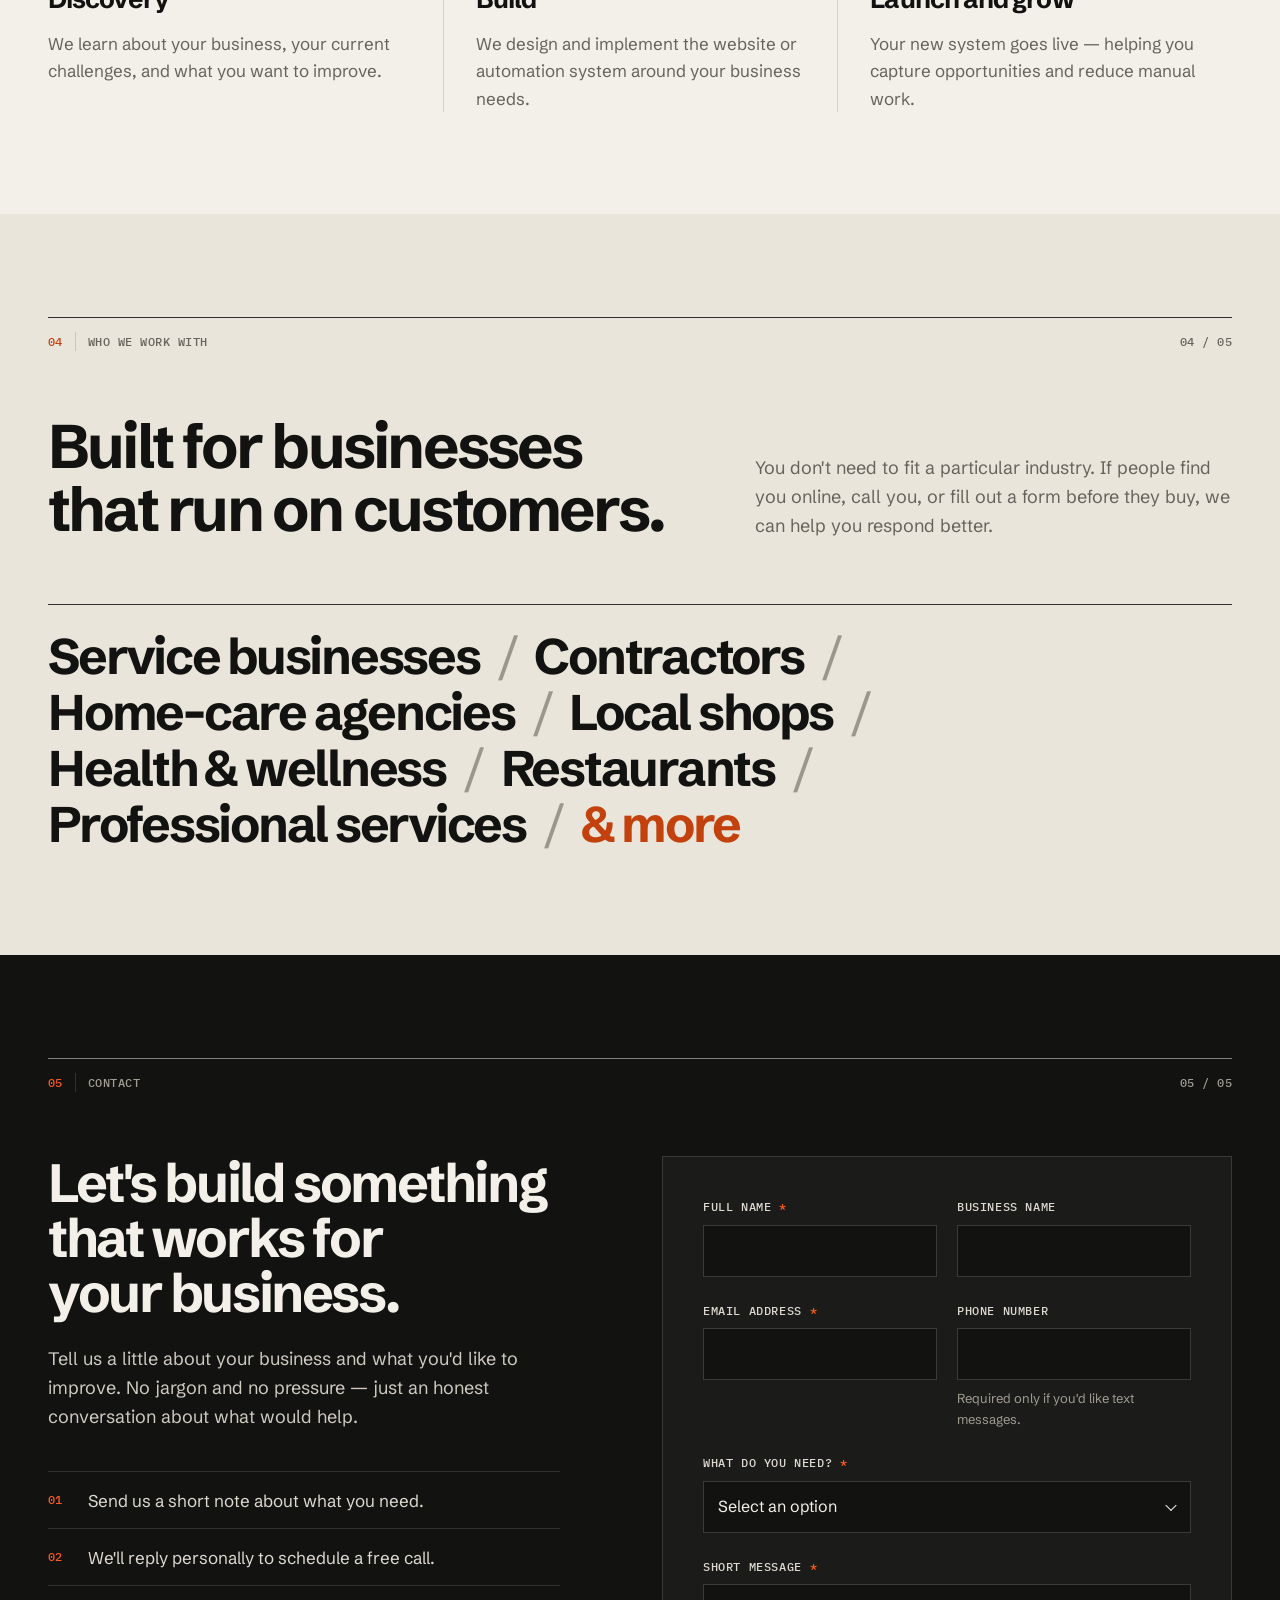
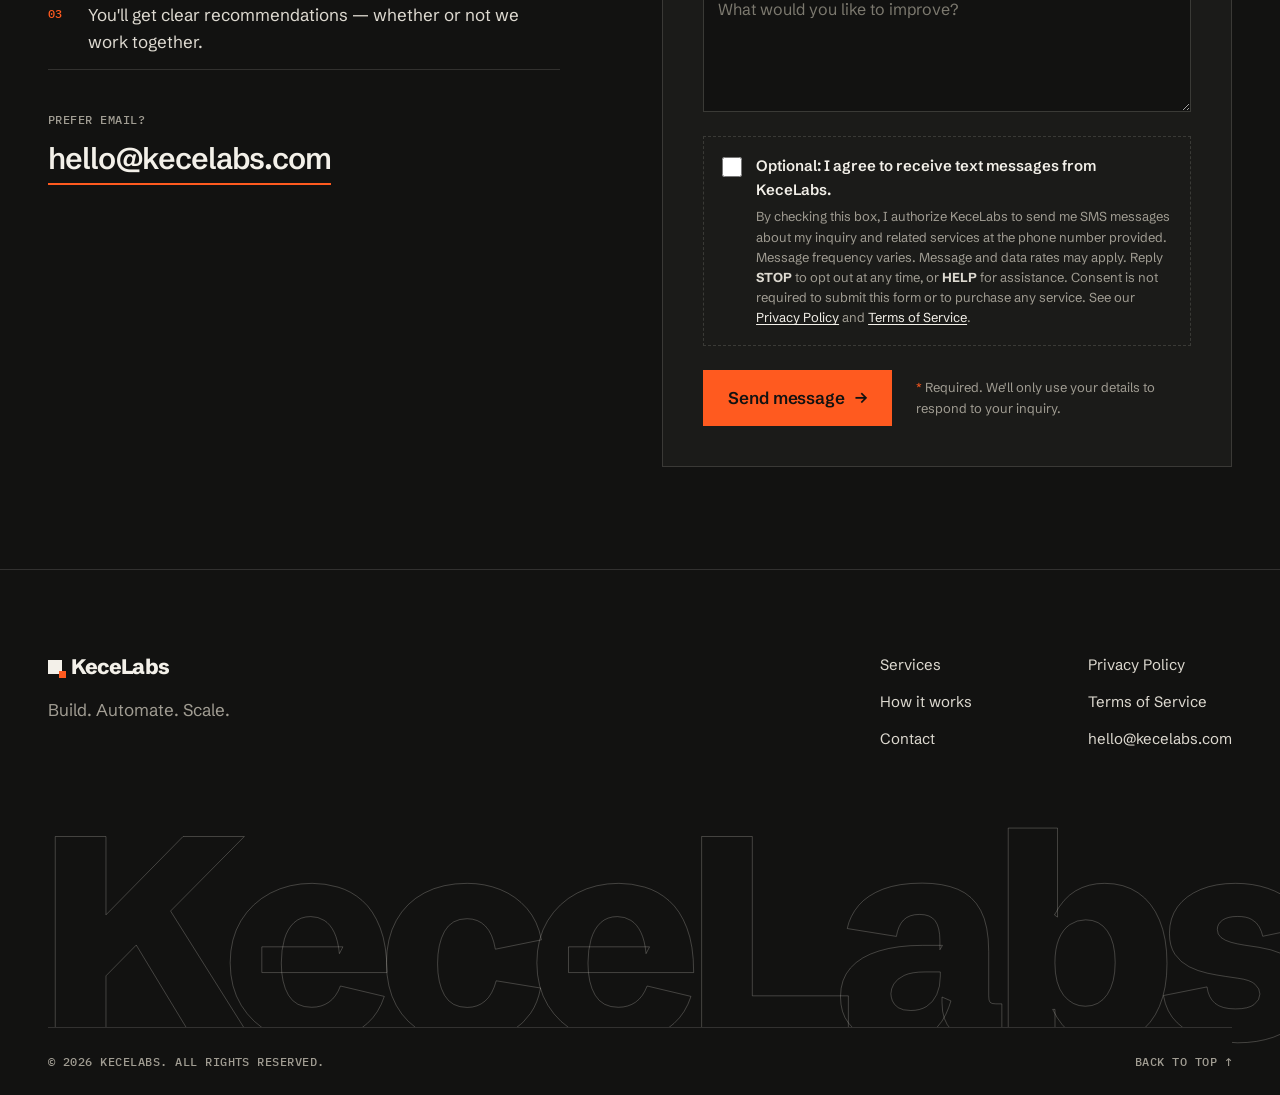
==== commit 766c95a8: "Refine design: two-column hero, chapter structure, tighter rhythm - New hero headline/copy in a bala" ====
--- a/index.html
+++ b/index.html
@@ -42,12 +42,14 @@
       <nav class="primary-nav" aria-label="Primary">
         <ul class="nav-list">
           <li><a href="#services">Services</a></li>
+          <li><a href="#home-care">Home care</a></li>
           <li><a href="#process">How it works</a></li>
           <li><a href="#contact">Contact</a></li>
         </ul>
       </nav>
 
       <a class="btn btn-primary btn-sm header-cta" href="#contact">Book a free call</a>
+      <a class="btn btn-primary btn-sm header-cta-mobile" href="#contact">Book a call</a>
 
       <button class="menu-toggle" type="button" aria-expanded="false" aria-controls="mobile-menu" data-menu-toggle>
         <span class="visually-hidden" data-menu-label>Open menu</span>
@@ -59,43 +61,44 @@
       <nav class="container" aria-label="Mobile">
         <ul class="mobile-nav-list">
           <li><a href="#services"><span class="mono">01</span>Services</a></li>
-          <li><a href="#process"><span class="mono">02</span>How it works</a></li>
-          <li><a href="#contact"><span class="mono">03</span>Contact</a></li>
+          <li><a href="#home-care"><span class="mono">02</span>Home care</a></li>
+          <li><a href="#process"><span class="mono">03</span>How it works</a></li>
+          <li><a href="#contact"><span class="mono">04</span>Contact</a></li>
         </ul>
         <a class="btn btn-primary btn-block" href="#contact">Book a free call</a>
         <p class="mobile-menu-meta mono"><a href="mailto:hello@kecelabs.com">hello@kecelabs.com</a></p>
       </nav>
     </div>
+    <div class="scroll-progress" aria-hidden="true"><span data-progress></span></div>
   </header>
 
   <main id="main">
 
     <!-- ===================== HERO ===================== -->
     <section class="hero" id="top" aria-labelledby="hero-title">
-      <div class="container">
-        <div class="hero-meta mono" aria-hidden="true">
-          <span>KeceLabs / Digital solutions studio</span>
-          <span class="hero-meta-right">Websites — Upgrades — Lead automation</span>
-        </div>
-
-        <h1 class="hero-title" id="hero-title">
-          Stop losing customers to <span class="hero-mark">missed opportunities.</span>
-        </h1>
-
-        <div class="hero-grid">
-          <div class="hero-copy">
-            <p class="lead">
-              KeceLabs builds professional websites and intelligent automation systems that help small businesses capture every inquiry, respond in moments instead of hours, and turn website visitors and missed calls into customers.
-            </p>
-            <div class="btn-row">
-              <a class="btn btn-primary" href="#contact">Book a free call <span class="btn-arrow" aria-hidden="true">→</span></a>
-              <a class="btn btn-ghost" href="#services">Explore our services</a>
-            </div>
-            <ul class="hero-points mono">
-              <li>Free, no-obligation discovery call</li>
-              <li>Built around how your business already works</li>
-            </ul>
+      <div class="container hero-grid">
+        <div class="hero-copy">
+          <p class="hero-label mono"><span>KeceLabs</span>Digital solutions studio</p>
+
+          <h1 class="hero-title" id="hero-title">
+            <span class="line">Turn more</span>
+            <span class="line">website visits</span>
+            <span class="line">and <span class="hero-mark">missed calls</span></span>
+            <span class="line">into customers.</span>
+          </h1>
+
+          <p class="lead">Professional websites and intelligent automation that help your business capture opportunities and respond faster.</p>
+
+          <div class="btn-row">
+            <a class="btn btn-primary" href="#contact">Book a free call <span class="btn-arrow" aria-hidden="true">→</span></a>
+            <a class="btn btn-ghost" href="#services">Explore our services</a>
           </div>
+
+          <ul class="hero-points mono">
+            <li>Free, no-obligation discovery call</li>
+            <li>Built around how your business works</li>
+          </ul>
+        </div>
 
           <figure class="signal" aria-labelledby="signal-caption">
             <div class="signal-head mono">
@@ -130,7 +133,16 @@
             </div>
             <figcaption id="signal-caption" class="visually-hidden">An example sequence showing a missed call answered with an automatic text, and a website inquiry acknowledged by email while the business owner is notified.</figcaption>
           </figure>
-        </div>
+      </div>
+
+      <div class="container">
+        <nav class="hero-index mono" aria-label="On this page">
+          <a href="#services"><span>01</span>Services</a>
+          <a href="#home-care"><span>02</span>Home Care Inquiry System</a>
+          <a href="#process"><span>03</span>How it works</a>
+          <a href="#industries"><span>04</span>Who we work with</a>
+          <a href="#contact"><span>05</span>Contact</a>
+        </nav>
       </div>
     </section>
 
@@ -138,6 +150,7 @@
     <section class="gap" aria-labelledby="gap-title">
       <div class="container">
         <div class="section-index mono" aria-hidden="true"><span>00</span><span>The gap</span></div>
+        <div class="gap-body">
         <h2 class="gap-statement" id="gap-title">
           Most small businesses don't have a traffic problem.
           <span class="muted">They have a response problem.</span>
@@ -159,16 +172,20 @@
             <p>Form submissions sit in an inbox for hours. By the time you reply, they've already booked someone else.</p>
           </li>
         </ol>
+        </div>
       </div>
     </section>
 
     <!-- ===================== SERVICES ===================== -->
     <section class="services" id="services" aria-labelledby="services-title">
       <div class="container">
-        <header class="section-head">
-          <div class="section-index mono" aria-hidden="true"><span>01</span><span>Services</span></div>
-          <h2 class="section-title" id="services-title">Three services.<br>One connected system.</h2>
-          <p class="section-intro">Start with what you need most. Each service stands on its own — and each one is designed to plug into the others as your business grows.</p>
+        <div class="section-index mono" aria-hidden="true"><span>01</span><span>Services</span><span class="section-count">01 / 05</span></div>
+        <header class="section-head section-head-split">
+          <h2 class="section-title" id="services-title">Three services, built to work together.</h2>
+          <div>
+            <p class="section-intro">Start with what you need most. Each service stands on its own and connects to the others as you grow.</p>
+            <a class="text-link" href="#contact">Not sure where to start? Talk to us <span aria-hidden="true">→</span></a>
+          </div>
         </header>
 
         <div class="service-list">
@@ -230,10 +247,10 @@
     <!-- ===================== FEATURED PRODUCT ===================== -->
     <section class="product" id="home-care" aria-labelledby="product-title">
       <div class="container">
+        <div class="section-index mono" aria-hidden="true"><span>02</span><span>Featured system</span><span class="section-count">02 / 05</span></div>
         <div class="product-head">
           <div>
-            <div class="section-index mono" aria-hidden="true"><span>02</span><span>Featured system</span></div>
-            <p class="eyebrow mono">For home-care agencies</p>
+            <p class="eyebrow mono">Flagship — for home-care agencies</p>
             <h2 class="section-title" id="product-title">The Home Care Inquiry System</h2>
           </div>
           <div class="product-intro">
@@ -290,9 +307,13 @@
     <!-- ===================== PROCESS ===================== -->
     <section class="process" id="process" aria-labelledby="process-title">
       <div class="container">
-        <header class="section-head">
-          <div class="section-index mono" aria-hidden="true"><span>03</span><span>How it works</span></div>
+        <div class="section-index mono" aria-hidden="true"><span>03</span><span>How it works</span><span class="section-count">03 / 05</span></div>
+        <header class="section-head section-head-split">
           <h2 class="section-title" id="process-title">A straightforward process, from first call to launch.</h2>
+          <div>
+            <p class="section-intro">Clear steps, plain language, and no surprises. You always know what happens next.</p>
+            <a class="text-link" href="#contact">Start with a free discovery call <span aria-hidden="true">→</span></a>
+          </div>
         </header>
 
         <ol class="steps">
@@ -316,13 +337,11 @@
     </section>
 
     <!-- ===================== WHO WE WORK WITH ===================== -->
-    <section class="industries" aria-labelledby="industries-title">
-      <div class="container">
+    <section class="industries" id="industries" aria-labelledby="industries-title">
+      <div class="container">
+        <div class="section-index mono" aria-hidden="true"><span>04</span><span>Who we work with</span><span class="section-count">04 / 05</span></div>
         <header class="section-head section-head-split">
-          <div>
-            <div class="section-index mono" aria-hidden="true"><span>04</span><span>Who we work with</span></div>
-            <h2 class="section-title" id="industries-title">Built for businesses that run on customers.</h2>
-          </div>
+          <h2 class="section-title" id="industries-title">Built for businesses that run on customers.</h2>
           <p class="section-intro">You don't need to fit a particular industry. If people find you online, call you, or fill out a form before they buy, we can help you respond better.</p>
         </header>
 
@@ -341,9 +360,11 @@
 
     <!-- ===================== CONTACT ===================== -->
     <section class="contact" id="contact" aria-labelledby="contact-title">
+      <div class="container">
+        <div class="section-index mono" aria-hidden="true"><span>05</span><span>Contact</span><span class="section-count">05 / 05</span></div>
+      </div>
       <div class="container contact-grid">
         <div class="contact-copy">
-          <div class="section-index mono" aria-hidden="true"><span>05</span><span>Contact</span></div>
           <h2 class="section-title" id="contact-title">Let's build something that works for your business.</h2>
           <p class="contact-lead">Tell us a little about your business and what you'd like to improve. No jargon and no pressure — just an honest conversation about what would help.</p>
 
--- a/styles.css
+++ b/styles.css
@@ -25,7 +25,7 @@
   --gutter: clamp(1.25rem, 4vw, 3rem);
   --max: 84rem;
   --header-h: 4rem;
-  --section-y: clamp(5rem, 11vw, 9.5rem);
+  --section-y: clamp(4rem, 8vw, 7rem);
 
   --ease: cubic-bezier(0.22, 1, 0.36, 1);
 }
@@ -185,6 +185,20 @@
 .wordmark-light .wordmark-mark { background: var(--paper); }
 
 .primary-nav, .header-cta { display: none; }
+.header-cta-mobile { margin-left: auto; min-height: 2.375rem; padding: 0.45rem 0.85rem; font-size: 0.875rem; }
+.scroll-progress {
+  position: absolute;
+  left: 0; right: 0; bottom: -1px;
+  height: 2px;
+  pointer-events: none;
+}
+.scroll-progress span {
+  display: block;
+  height: 100%;
+  background: var(--signal);
+  transform: scaleX(0);
+  transform-origin: left;
+}
 .nav-list { display: flex; gap: 2.25rem; }
 .nav-list a {
   position: relative;
@@ -253,6 +267,7 @@
 .mobile-menu-meta a { text-decoration: none; }
 body.menu-open { overflow: hidden; }
 /* backdrop-filter creates a containing block for fixed children; drop it while the menu is open */
+body.menu-open .scroll-progress { display: none; }
 body.menu-open .site-header {
   -webkit-backdrop-filter: none;
   backdrop-filter: none;
@@ -265,48 +280,57 @@
   .primary-nav, .header-cta { display: block; }
   .header-cta { display: inline-flex; }
   .primary-nav { margin-left: auto; margin-right: 1rem; }
-  .menu-toggle, .mobile-menu { display: none !important; }
+  .menu-toggle, .mobile-menu, .header-cta-mobile { display: none !important; }
 }
 
 /* ---------- Section primitives ---------- */
+/* Chapter bar: a strong rule, then number | name ........ count */
 .section-index {
   display: flex;
   align-items: center;
   gap: 0.75rem;
-  margin-bottom: 1.75rem;
+  padding-top: 0.9rem;
+  margin-bottom: clamp(2.5rem, 5vw, 4rem);
+  border-top: 1px solid var(--line-strong);
   color: var(--stone);
 }
 .section-index span:first-child {
   color: var(--signal-ink);
   padding-right: 0.75rem;
-  border-right: 1px solid currentColor;
-}
-.section-index::after {
-  content: "";
-  flex: 1;
-  height: 1px;
-  background: var(--line);
-}
+  border-right: 1px solid var(--line);
+}
+.section-count { margin-left: auto; }
 .section-title {
-  font-size: clamp(2.25rem, 5.6vw, 4.5rem);
+  font-size: clamp(2.125rem, 4.8vw, 4rem);
   font-weight: 700;
-  line-height: 1;
+  line-height: 1.02;
   letter-spacing: -0.045em;
   text-wrap: balance;
 }
 .section-intro {
-  max-width: 34rem;
-  margin-top: 1.5rem;
+  max-width: 32rem;
+  margin-top: 1.25rem;
   color: var(--stone);
   font-size: 1.125rem;
 }
-.section-head { margin-bottom: clamp(3rem, 6vw, 5rem); }
+.section-head { margin-bottom: clamp(2.5rem, 5vw, 4rem); }
 .eyebrow { color: var(--signal); margin-bottom: 1rem; }
+.text-link {
+  display: inline-flex;
+  gap: 0.4rem;
+  margin-top: 1.25rem;
+  font-weight: 600;
+  text-decoration: none;
+  border-bottom: 1px solid var(--signal);
+  padding-bottom: 2px;
+}
+.text-link span { transition: transform 0.3s var(--ease); }
+.text-link:hover span { transform: translateX(3px); }
 
 @media (min-width: 56rem) {
   .section-head-split {
     display: grid;
-    grid-template-columns: 1.4fr 1fr;
+    grid-template-columns: minmax(0, 1.35fr) minmax(0, 1fr);
     gap: 4rem;
     align-items: end;
   }
@@ -316,72 +340,114 @@
 /* ---------- Hero ---------- */
 .hero {
   position: relative;
-  padding-block: clamp(2rem, 5vw, 3.5rem) clamp(4rem, 8vw, 7rem);
-}
-.hero-meta {
+  padding-block: clamp(2.5rem, 7vh, 5rem) clamp(3rem, 6vw, 4.5rem);
+}
+.hero-label {
   display: flex;
-  justify-content: space-between;
-  gap: 1rem;
-  padding-bottom: 1rem;
-  margin-bottom: clamp(2rem, 6vw, 4rem);
-  border-bottom: 1px solid var(--line-strong);
+  align-items: center;
+  gap: 0.75rem;
+  margin-bottom: clamp(1.5rem, 3vw, 2.25rem);
   color: var(--stone);
 }
-.hero-meta-right { display: none; }
-@media (min-width: 40rem) { .hero-meta-right { display: inline; } }
+.hero-label span {
+  color: var(--ink);
+  padding-right: 0.75rem;
+  border-right: 1px solid var(--line-strong);
+}
 
 .hero-title {
-  max-width: 15ch;
-  font-size: clamp(2.875rem, 9vw, 7.5rem);
+  max-width: 13ch;
+  font-size: clamp(2.5rem, 1.1rem + 5.4vw, 4rem);
   font-weight: 800;
-  line-height: 0.92;
-  letter-spacing: -0.055em;
+  line-height: 0.98;
+  letter-spacing: -0.05em;
   text-wrap: balance;
 }
+.hero-title .line { display: inline; }
 .hero-mark {
-  position: relative;
-  display: inline;
   background-image: linear-gradient(var(--signal), var(--signal));
   background-repeat: no-repeat;
-  background-position: 0 88%;
-  background-size: 100% 0.12em;
-  padding-bottom: 0.02em;
-}
-.js .hero-mark { background-size: 0% 0.12em; animation: mark-in 1.1s var(--ease) 0.5s forwards; }
-@keyframes mark-in { to { background-size: 100% 0.12em; } }
-
-.hero-grid {
-  display: grid;
-  gap: 3rem;
-  margin-top: clamp(2.5rem, 5vw, 4.5rem);
-}
+  background-position: 0 94%;
+  background-size: 100% 0.065em;
+}
+.js .hero-mark { background-size: 0% 0.065em; animation: mark-in 1s var(--ease) 0.4s forwards; }
+@keyframes mark-in { to { background-size: 100% 0.065em; } }
+
 .lead {
-  max-width: 36rem;
-  font-size: clamp(1.125rem, 1.7vw, 1.3125rem);
-  line-height: 1.55;
-  color: #34332f;
-  margin-bottom: 2rem;
-}
+  max-width: 30rem;
+  margin-top: clamp(1.25rem, 2.4vw, 1.75rem);
+  font-size: clamp(1.1875rem, 1rem + 0.5vw, 1.4375rem);
+  line-height: 1.5;
+  letter-spacing: -0.01em;
+  color: #2b2a27;
+}
+.hero-copy .btn-row { margin-top: clamp(1.75rem, 3vw, 2.25rem); }
 .hero-points {
   display: flex;
   flex-wrap: wrap;
-  gap: 0.5rem 1.75rem;
-  margin-top: 2rem;
+  gap: 0.5rem 1.5rem;
+  margin-top: 1.5rem;
   color: var(--stone);
 }
 .hero-points li { display: flex; align-items: center; gap: 0.5rem; }
 .hero-points li::before {
   content: "";
-  width: 6px; height: 6px;
-  background: var(--signal);
-}
-
-@media (min-width: 64rem) {
+  width: 10px; height: 1px;
+  background: var(--stone);
+}
+
+.hero-grid {
+  display: grid;
+  gap: clamp(2.5rem, 6vw, 3.5rem);
+}
+.hero-grid .signal { width: 100%; }
+
+@media (max-width: 30rem) {
+  .hero .btn-row .btn { flex: 1 1 100%; }
+}
+
+@media (min-width: 72rem) {
+  .hero { padding-top: clamp(3rem, 8vh, 5.5rem); }
   .hero-grid {
-    grid-template-columns: minmax(0, 1fr) minmax(0, 30rem);
-    gap: 5rem;
-    align-items: start;
-  }
+    grid-template-columns: minmax(0, 1fr) minmax(0, 27rem);
+    gap: clamp(3rem, 6vw, 7rem);
+    align-items: center;
+  }
+  .hero-copy { container-type: inline-size; }
+  .hero-title {
+    max-width: none;
+    font-size: clamp(4rem, 0.6rem + 4.9vw, 5.75rem);
+    /* Size to the column so the four intentional lines never re-wrap. */
+    font-size: clamp(4rem, 11cqi, 5.75rem);
+  }
+  .hero-title .line { display: block; white-space: nowrap; }
+}
+@media (min-width: 100rem) {
+  :root { --max: 92rem; }
+  .hero-grid { grid-template-columns: minmax(0, 1fr) minmax(0, 29rem); gap: 6rem; }
+}
+
+/* Contents strip at the foot of the hero */
+.hero-index { display: none; }
+@media (min-width: 48rem) {
+  .hero-index {
+    display: flex;
+    flex-wrap: wrap;
+    gap: 0.5rem 2rem;
+    margin-top: clamp(3rem, 6vh, 4.5rem);
+    padding-top: 1rem;
+    border-top: 1px solid var(--line);
+    color: var(--stone);
+  }
+  .hero-index a {
+    display: inline-flex;
+    gap: 0.6rem;
+    text-decoration: none;
+    transition: color 0.2s var(--ease);
+  }
+  .hero-index a span { color: var(--signal-ink); }
+  .hero-index a:hover { color: var(--ink); }
+  .hero-index a:last-child { margin-left: auto; }
 }
 
 /* Signal log (hero visual) */
@@ -395,8 +461,7 @@
     linear-gradient(90deg, var(--line-dark) 1px, transparent 1px);
   background-size: 24px 24px;
   background-position: -1px -1px;
-  box-shadow: 14px 14px 0 var(--signal);
-  margin-right: 14px;
+  border-top: 3px solid var(--signal);
 }
 @media (min-width: 40rem) { .signal { padding: 1.75rem 1.75rem 0; } }
 .signal::before {
@@ -477,46 +542,48 @@
 /* ---------- The gap ---------- */
 .gap {
   padding-block: var(--section-y);
-  border-top: 1px solid var(--line);
+  background: var(--paper-2);
 }
 .gap-statement {
-  max-width: 22ch;
-  font-size: clamp(2rem, 4.6vw, 3.75rem);
+  max-width: 18ch;
+  font-size: clamp(1.875rem, 3.8vw, 3.25rem);
   font-weight: 700;
-  line-height: 1.05;
+  line-height: 1.06;
   letter-spacing: -0.04em;
   text-wrap: balance;
 }
 .gap-statement .muted { display: block; color: var(--stone); }
-.gap-list {
-  display: grid;
-  gap: 2.5rem;
-  margin-top: clamp(3rem, 6vw, 5rem);
-}
-.gap-list li { padding-top: 1.25rem; border-top: 1px solid var(--line-strong); }
-.gap-num {
-  display: inline-grid;
-  place-items: center;
-  width: 1.75rem; height: 1.75rem;
-  border: 1px solid var(--ink);
-  margin-bottom: 1.25rem;
-}
+.gap-list { margin-top: 2.5rem; border-top: 1px solid var(--line-strong); }
+.gap-list li {
+  display: grid;
+  grid-template-columns: 2.5rem 1fr;
+  gap: 0.25rem 1rem;
+  padding-block: 1.25rem;
+  border-bottom: 1px solid var(--line);
+}
+.gap-num { color: var(--signal-ink); padding-top: 0.3rem; grid-row: span 2; }
 .gap-list h3 {
-  font-size: 1.375rem;
+  font-size: 1.25rem;
   font-weight: 700;
   letter-spacing: -0.025em;
-  margin-bottom: 0.5rem;
-}
-.gap-list p { color: var(--stone); max-width: 28rem; }
-@media (min-width: 48rem) {
-  .gap-list { grid-template-columns: repeat(3, 1fr); gap: 2rem; }
+}
+.gap-list p { color: var(--stone); max-width: 34rem; }
+@media (min-width: 64rem) {
+  .gap-body {
+    display: grid;
+    grid-template-columns: minmax(0, 1fr) minmax(0, 1.15fr);
+    gap: 5rem;
+    align-items: start;
+  }
+  .gap-list { margin-top: 0; }
+  .gap-list li { grid-template-columns: 2.5rem 13rem 1fr; padding-block: 1.5rem; }
+  .gap-num { grid-row: auto; }
 }
 
 /* ---------- Services ---------- */
 .services {
   padding-block: var(--section-y);
   background: var(--paper);
-  border-top: 1px solid var(--line);
 }
 .service-list { border-top: 1px solid var(--line-strong); }
 .service {
@@ -539,7 +606,7 @@
 .service:hover::before { transform: scaleX(1); }
 .service-num { color: var(--signal-ink); }
 .service-title {
-  font-size: clamp(2rem, 4.4vw, 3.5rem);
+  font-size: clamp(1.75rem, 3vw, 2.625rem);
   font-weight: 700;
   line-height: 1;
   letter-spacing: -0.045em;
@@ -580,7 +647,7 @@
   .service {
     grid-template-columns: 6rem minmax(0, 1.25fr) minmax(0, 1fr);
     gap: 2.5rem;
-    padding-block: 3rem;
+    padding-block: 2.5rem;
   }
   .service-num { padding-top: 0.75rem; }
   .capabilities { grid-template-columns: 1fr; }
@@ -641,7 +708,8 @@
 }
 .product .section-index { color: var(--stone-light); }
 .product .section-index span:first-child { color: var(--signal); }
-.product .section-index::after { background: var(--line-dark); }
+.product .section-index { border-top-color: var(--signal); }
+.product .section-index span:first-child { border-right-color: var(--line-dark); }
 .product-head {
   position: relative;
   display: grid;
@@ -652,7 +720,7 @@
 .product-intro p:first-child { color: var(--paper); font-size: 1.1875rem; }
 @media (min-width: 64rem) {
   .product-head { grid-template-columns: 1.2fr 1fr; gap: 5rem; align-items: end; }
-  .product .section-title { max-width: 11ch; }
+  .product .section-title { max-width: 11ch; font-size: clamp(3rem, 5.4vw, 5rem); }
 }
 
 /* Workflow */
@@ -792,6 +860,15 @@
   margin-bottom: 0.6rem;
 }
 .step p { color: var(--stone); max-width: 24rem; }
+@media (max-width: 47.99rem) {
+  .step {
+    display: grid;
+    grid-template-columns: 4.5rem 1fr;
+    column-gap: 1rem;
+    padding-block: 1.5rem;
+  }
+  .step-num { grid-row: span 2; font-size: 3rem; margin-bottom: 0; }
+}
 @media (min-width: 48rem) {
   .steps { grid-template-columns: repeat(3, 1fr); }
   .step { padding: 2rem 2rem 0 0; }
@@ -811,7 +888,7 @@
   padding-top: 1.5rem;
 }
 .industry-list li {
-  font-size: clamp(1.75rem, 5.2vw, 4.25rem);
+  font-size: clamp(1.5rem, 3.9vw, 3.25rem);
   font-weight: 700;
   line-height: 1.12;
   letter-spacing: -0.045em;
@@ -837,9 +914,10 @@
 }
 .contact .section-index { color: var(--stone-light); }
 .contact .section-index span:first-child { color: var(--signal); }
-.contact .section-index::after { background: var(--line-dark); }
+.contact .section-index { border-top-color: rgba(243, 240, 233, 0.5); }
+.contact .section-index span:first-child { border-right-color: var(--line-dark); }
 .contact-grid { display: grid; gap: 3.5rem; }
-.contact .section-title { font-size: clamp(2.25rem, 5vw, 4.25rem); }
+.contact .section-title { font-size: clamp(2.125rem, 4.2vw, 3.75rem); }
 .contact-lead { margin-top: 1.5rem; color: #cfcbc1; max-width: 32rem; font-size: 1.125rem; }
 .next-steps { margin-top: 2.5rem; border-top: 1px solid var(--line-dark); max-width: 32rem; }
 .next-steps li {
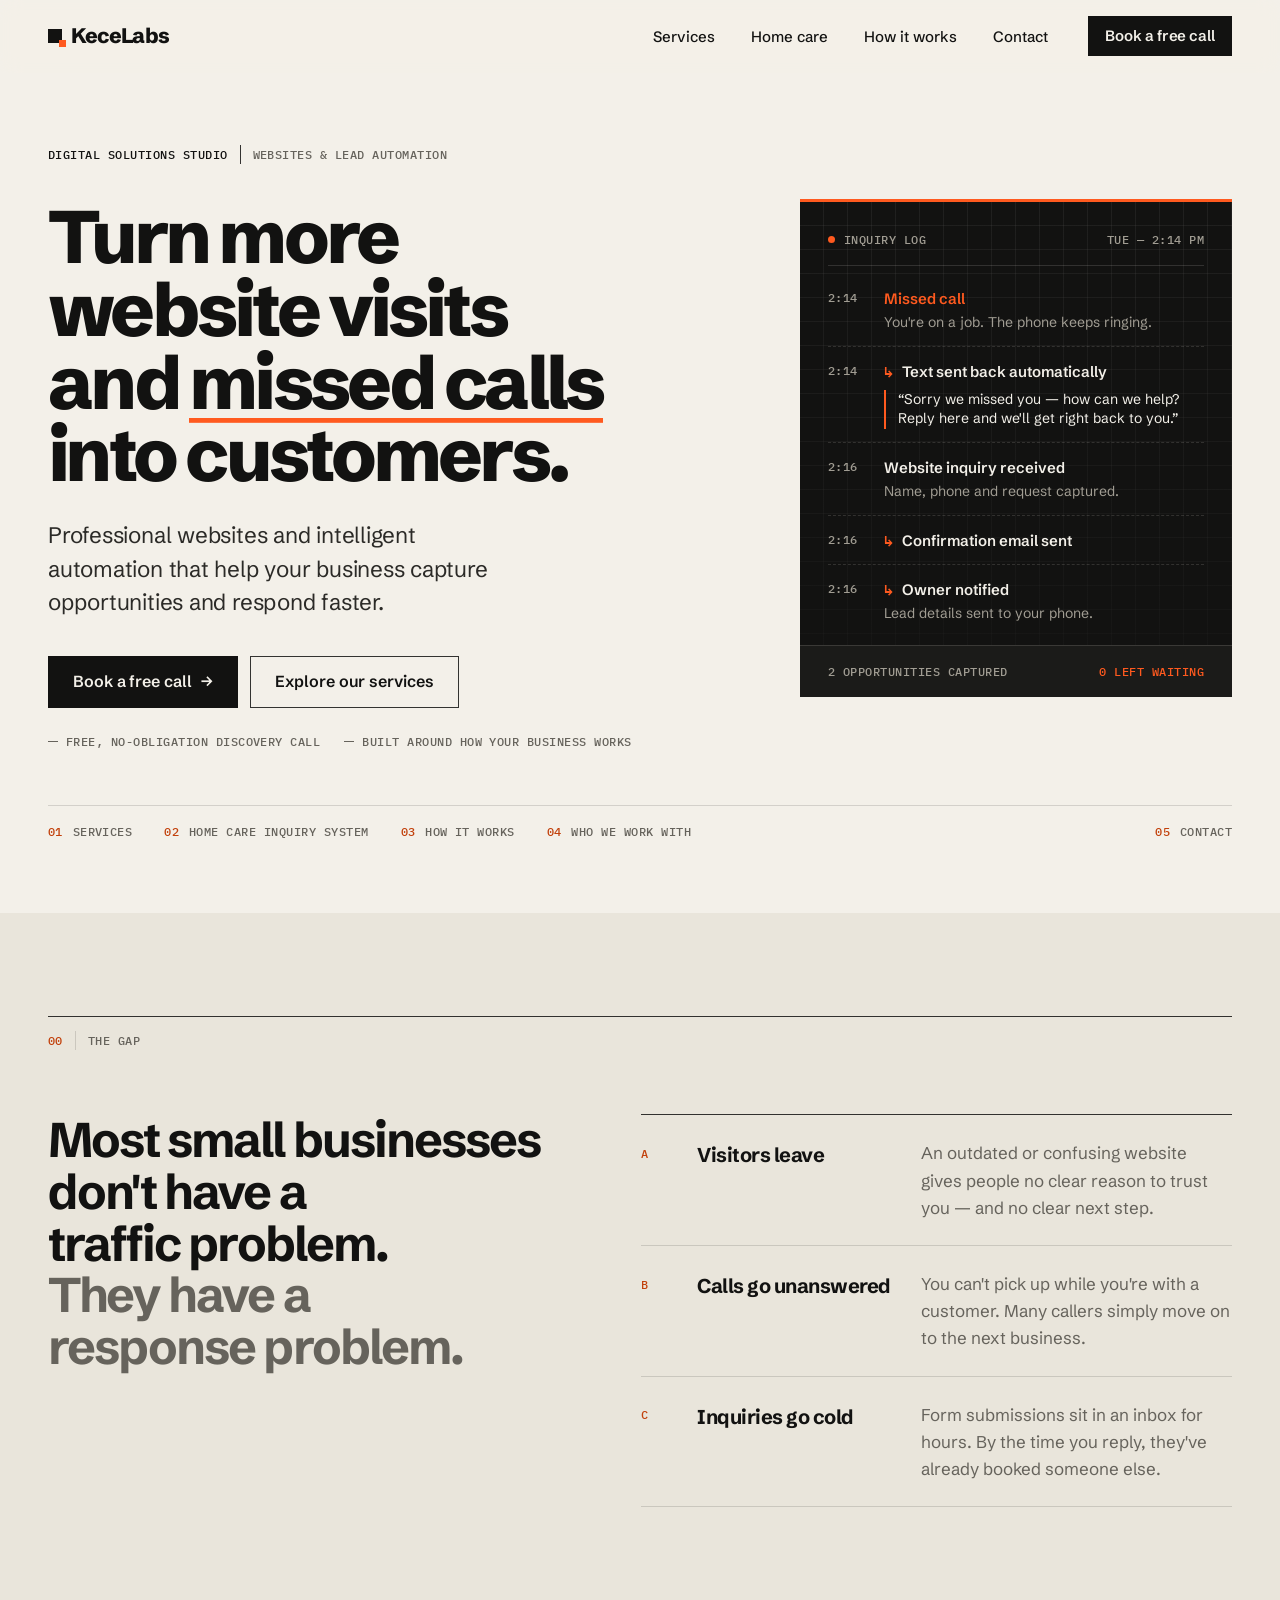
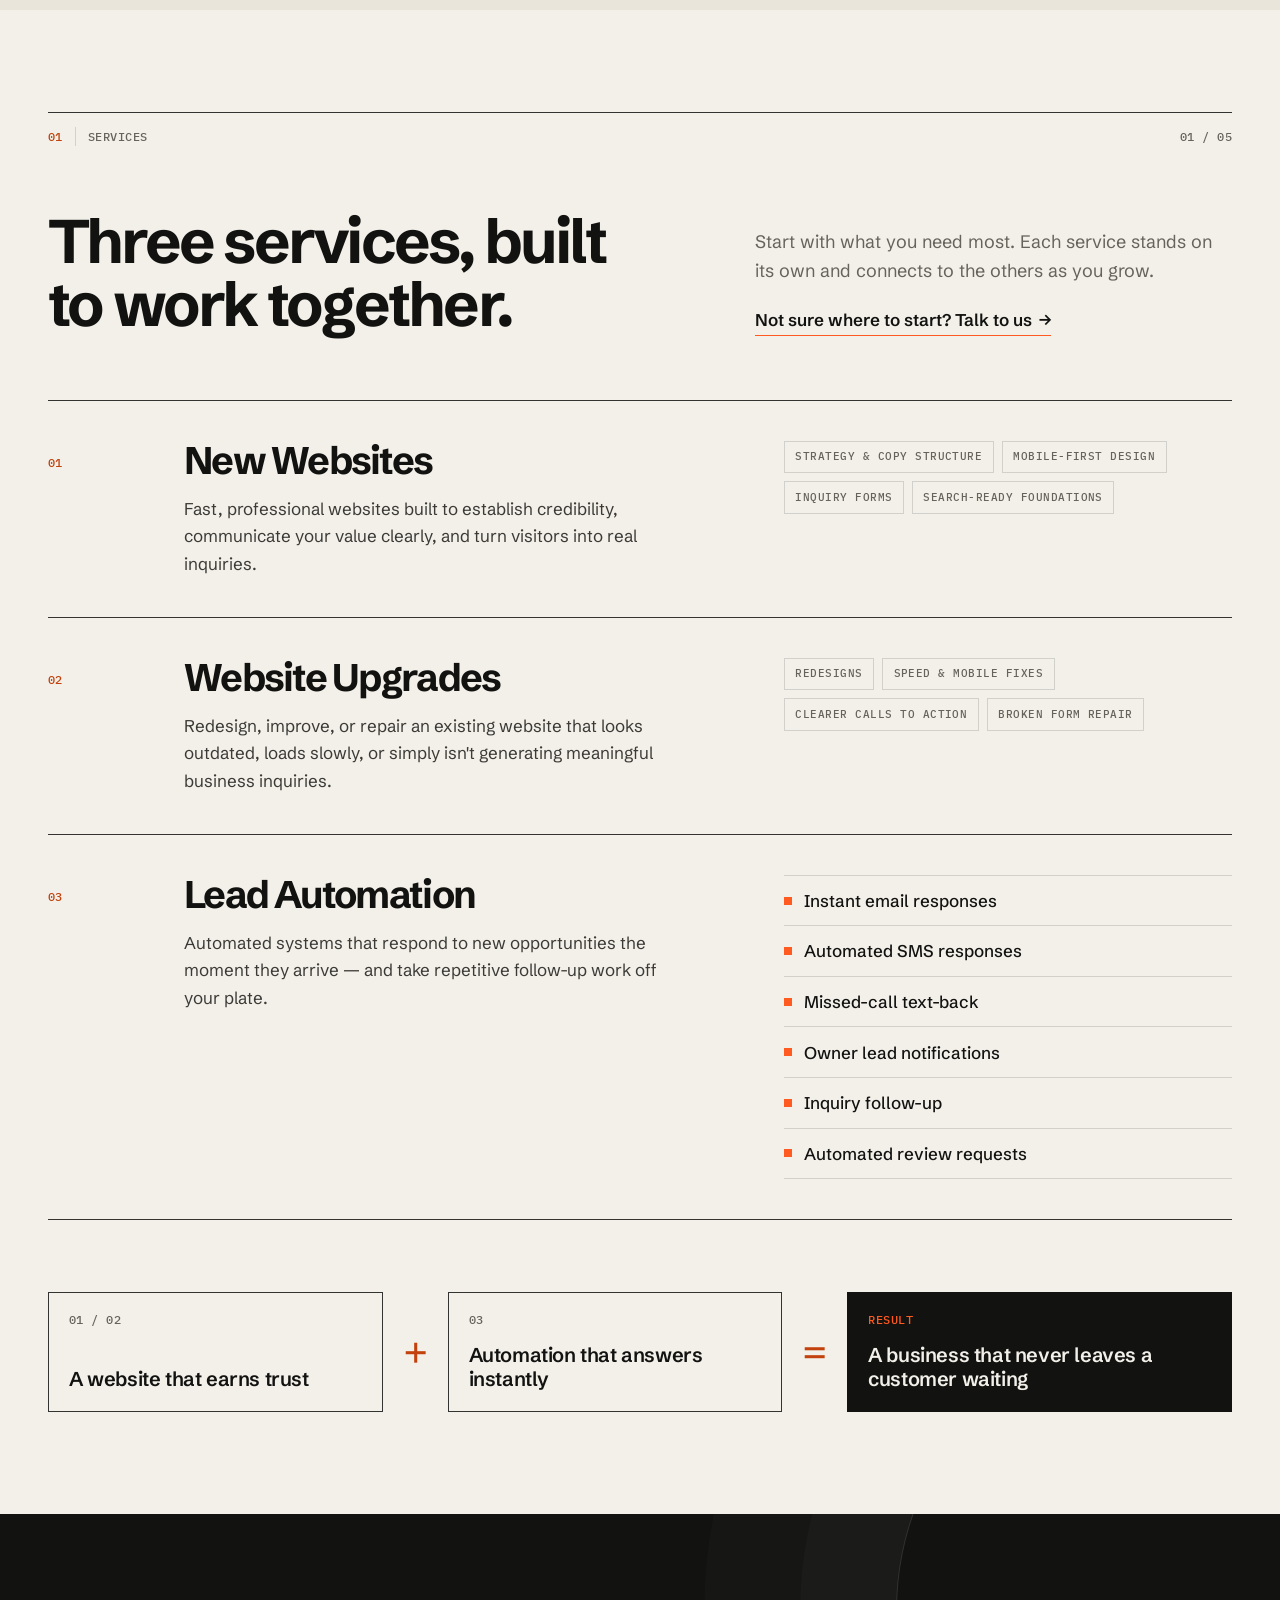
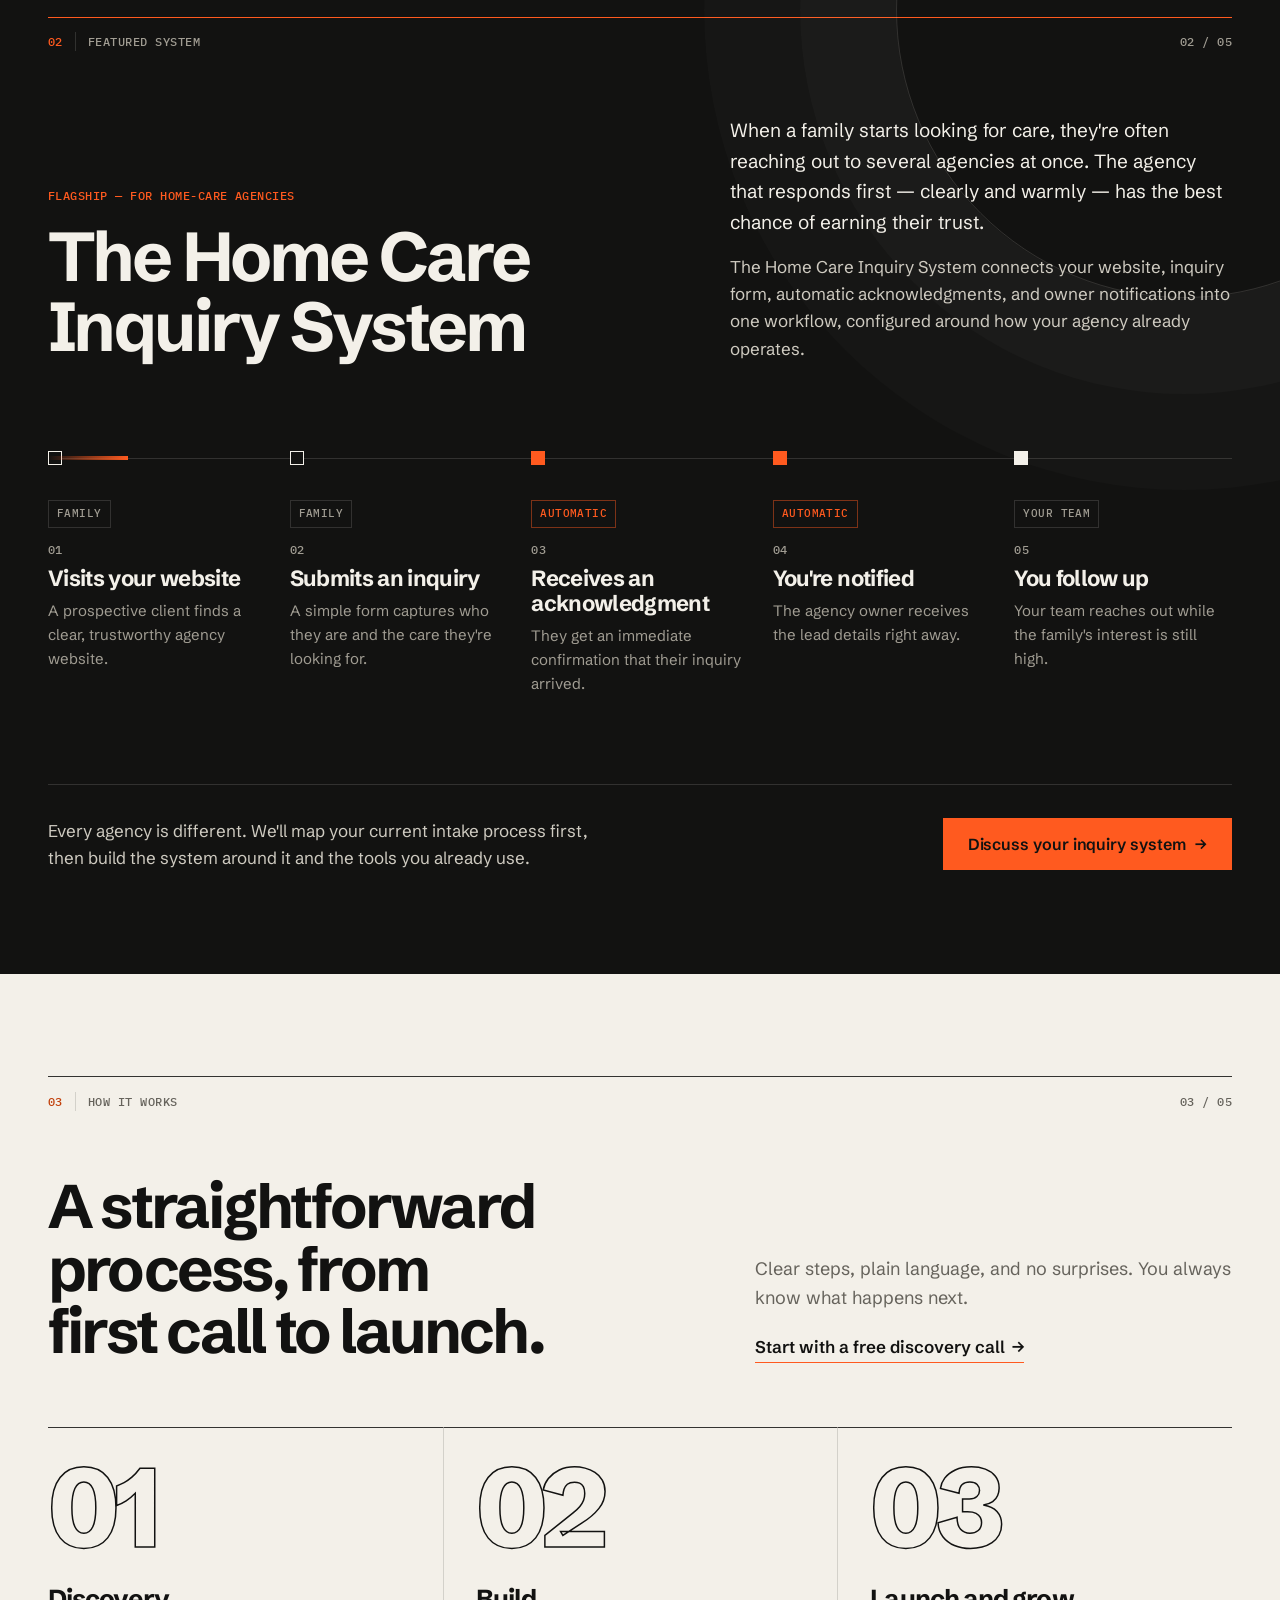
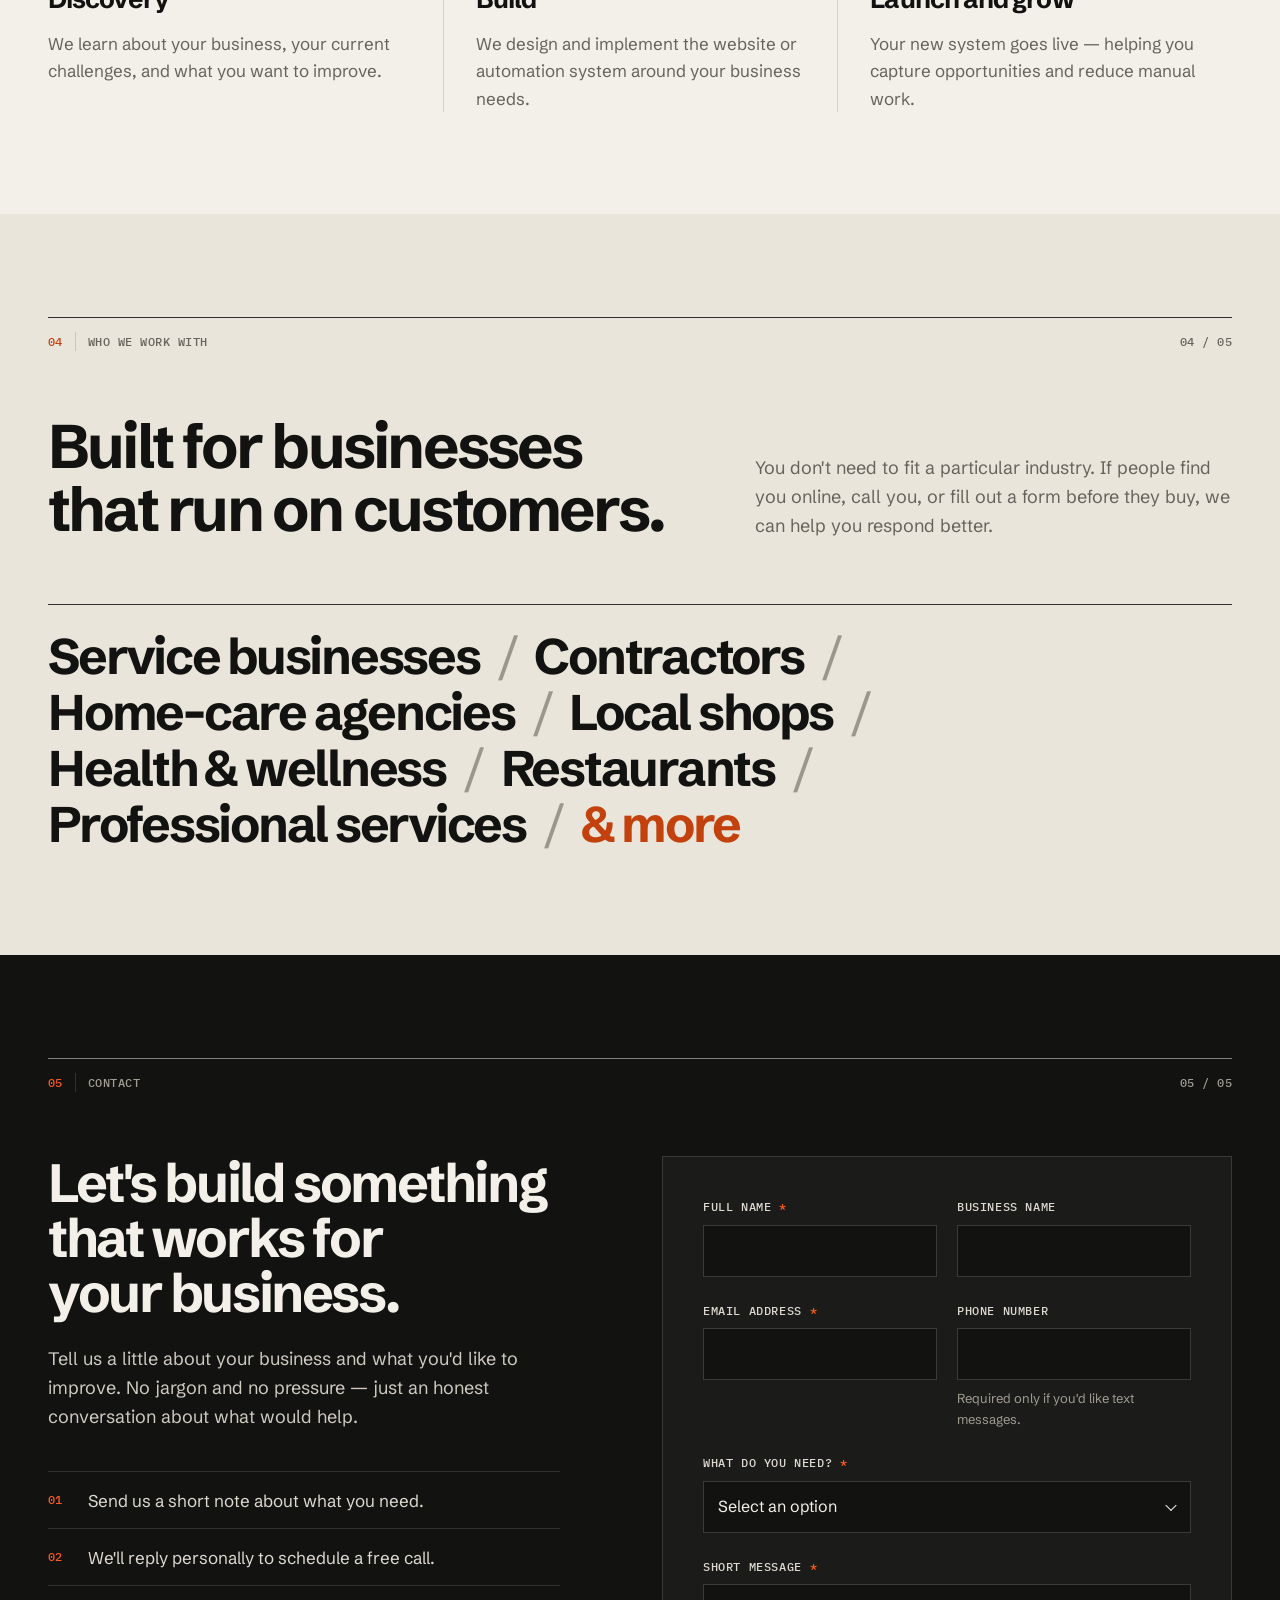
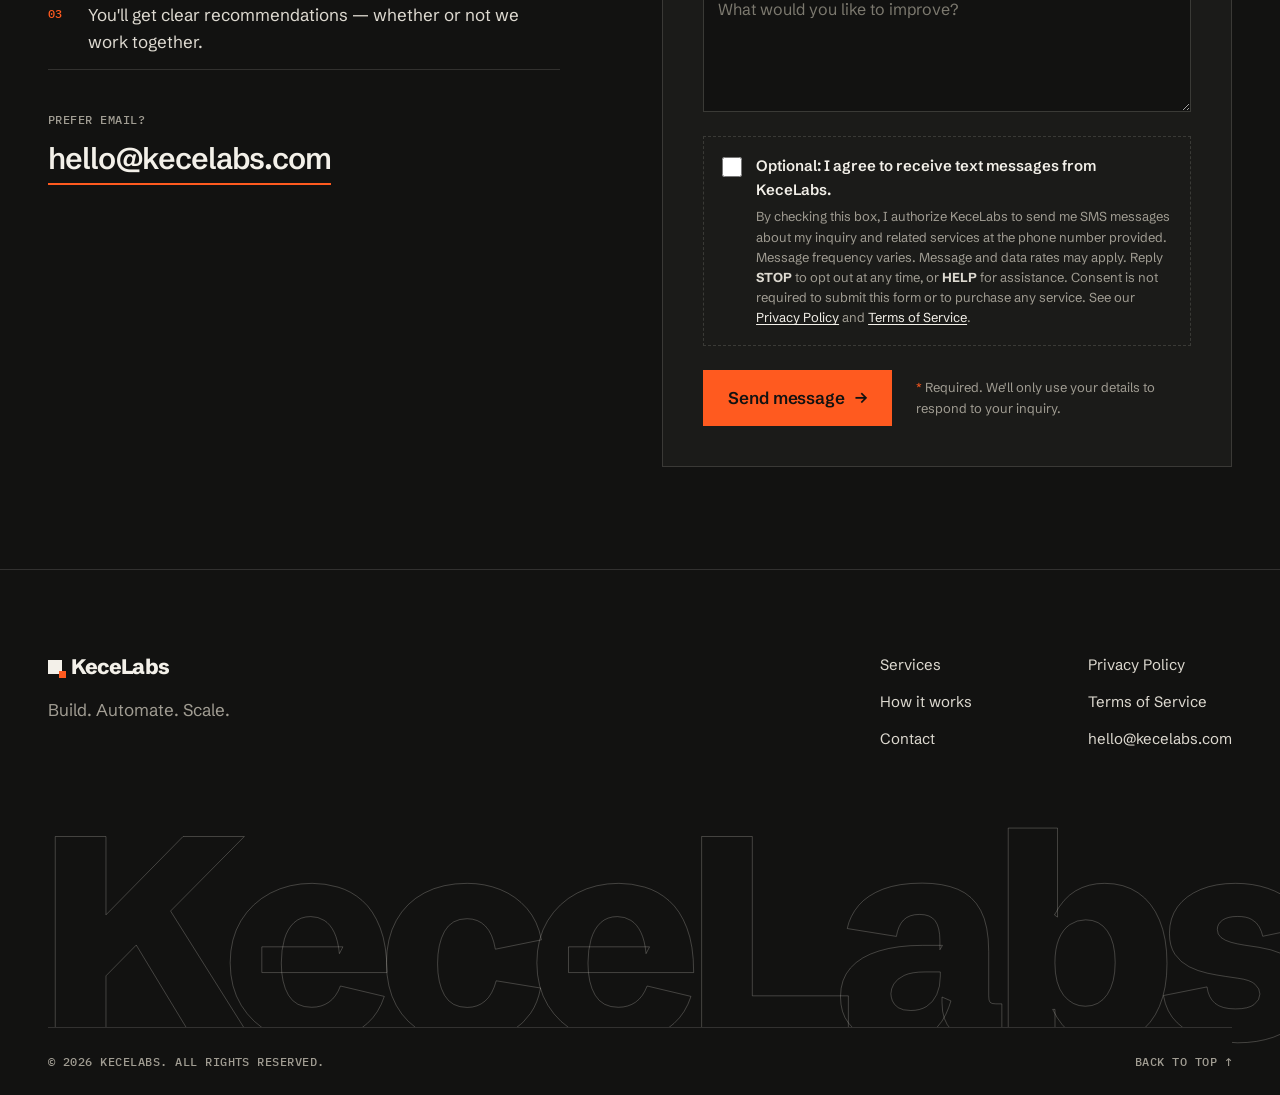
==== commit c124635e: "Audit fixes: stale-CSS caching, phone validation, header redundancy - Remove day-long cache on unver" ====
--- a/index.html
+++ b/index.html
@@ -26,9 +26,9 @@
   <link rel="preconnect" href="https://fonts.googleapis.com">
   <link rel="preconnect" href="https://fonts.gstatic.com" crossorigin>
   <link rel="stylesheet" href="https://fonts.googleapis.com/css2?family=IBM+Plex+Mono:wght@400;500&family=Schibsted+Grotesk:wght@400;500;600;700;800&display=swap">
-  <link rel="stylesheet" href="styles.css">
+  <link rel="stylesheet" href="styles.css?v=3">
   <script>document.documentElement.classList.add('js');</script>
-  <script src="script.js" defer></script>
+  <script src="script.js?v=3" defer></script>
 </head>
 <body>
   <a class="skip-link" href="#main">Skip to content</a>
@@ -78,7 +78,7 @@
     <section class="hero" id="top" aria-labelledby="hero-title">
       <div class="container hero-grid">
         <div class="hero-copy">
-          <p class="hero-label mono"><span>KeceLabs</span>Digital solutions studio</p>
+          <p class="hero-label mono"><span>Digital solutions studio</span><span class="hero-label-extra">Websites &amp; lead automation</span></p>
 
           <h1 class="hero-title" id="hero-title">
             <span class="line">Turn more</span>
@@ -420,7 +420,7 @@
               </div>
               <div class="field">
                 <label for="f-phone">Phone number</label>
-                <input id="f-phone" name="phone" type="tel" autocomplete="tel" inputmode="tel" maxlength="40" pattern="[0-9+()\-.\s]{7,40}" aria-describedby="f-phone-hint f-phone-err">
+                <input id="f-phone" name="phone" type="tel" autocomplete="tel" inputmode="tel" maxlength="40" pattern="[0-9+\(\)\-\.\s]{7,40}" aria-describedby="f-phone-hint f-phone-err">
                 <p class="field-hint" id="f-phone-hint">Required only if you'd like text messages.</p>
                 <p class="field-error" id="f-phone-err" data-error-for="f-phone"></p>
               </div>
--- a/styles.css
+++ b/styles.css
@@ -267,7 +267,8 @@
 .mobile-menu-meta a { text-decoration: none; }
 body.menu-open { overflow: hidden; }
 /* backdrop-filter creates a containing block for fixed children; drop it while the menu is open */
-body.menu-open .scroll-progress { display: none; }
+body.menu-open .scroll-progress,
+body.menu-open .header-cta-mobile { display: none; }
 body.menu-open .site-header {
   -webkit-backdrop-filter: none;
   backdrop-filter: none;
@@ -349,10 +350,14 @@
   margin-bottom: clamp(1.5rem, 3vw, 2.25rem);
   color: var(--stone);
 }
-.hero-label span {
-  color: var(--ink);
-  padding-right: 0.75rem;
-  border-right: 1px solid var(--line-strong);
+.hero-label span:first-child { color: var(--ink); }
+.hero-label-extra { display: none; }
+@media (min-width: 30rem) {
+  .hero-label span:first-child {
+    padding-right: 0.75rem;
+    border-right: 1px solid var(--line-strong);
+  }
+  .hero-label-extra { display: inline; }
 }
 
 .hero-title {
@@ -1284,6 +1289,6 @@
     transition-delay: 0s !important;
   }
   .js .signal-row, .js .reveal { opacity: 1; transform: none; }
-  .js .hero-mark { background-size: 100% 0.12em; }
+  .js .hero-mark { background-size: 100% 0.065em; }
   .flow::after, .signal-dot { display: none; }
 }
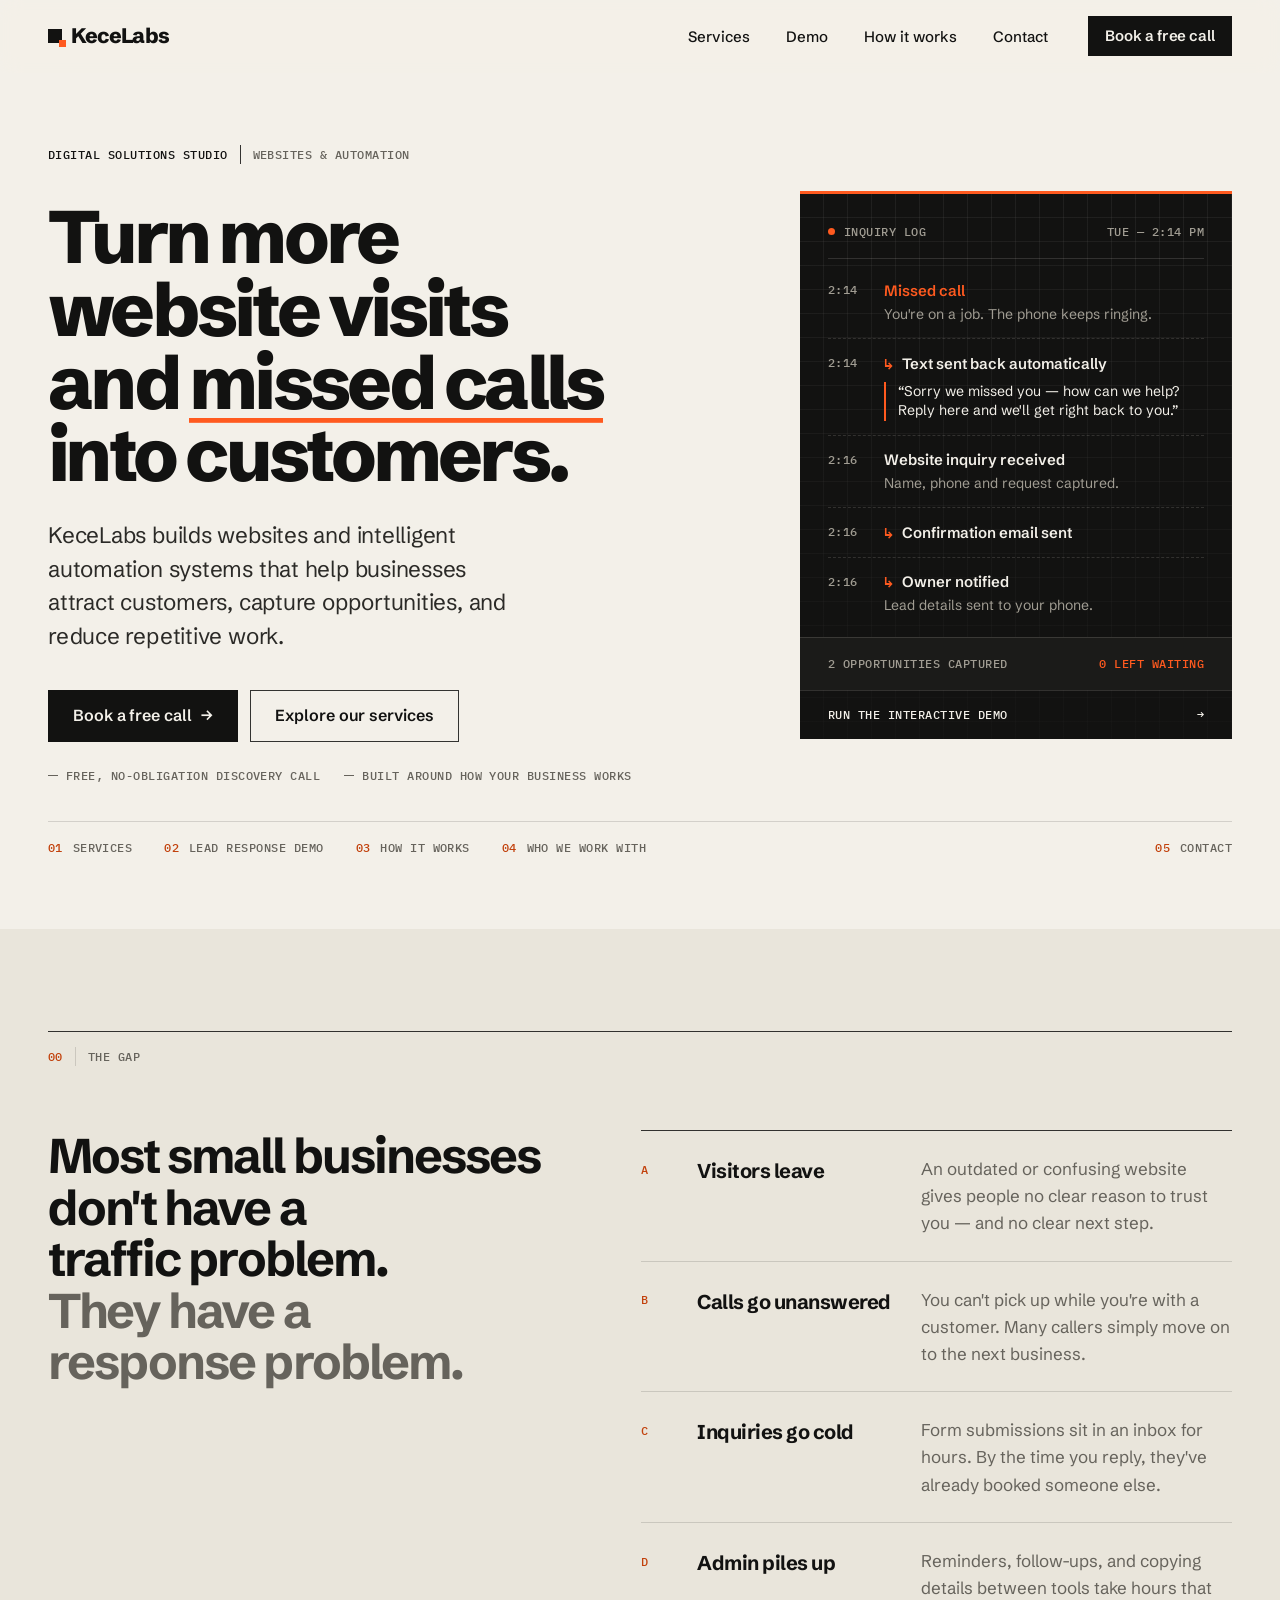
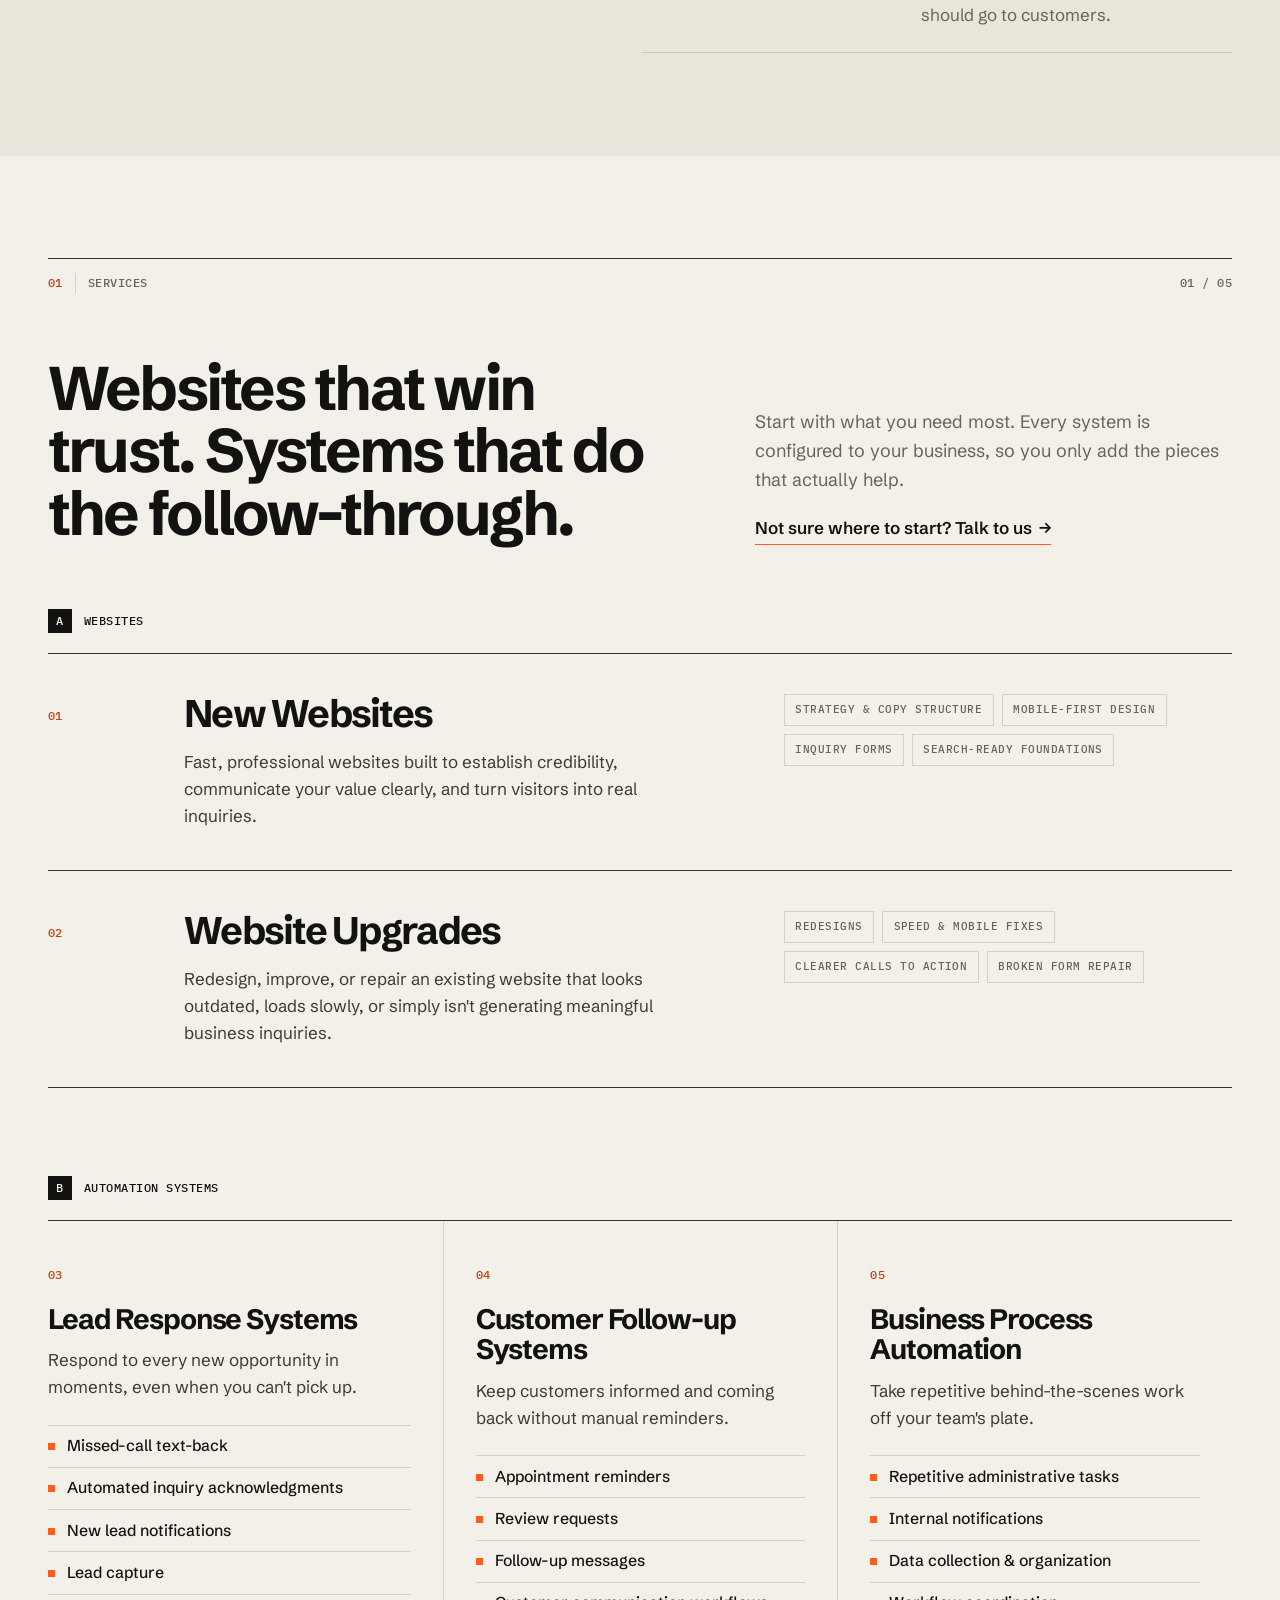
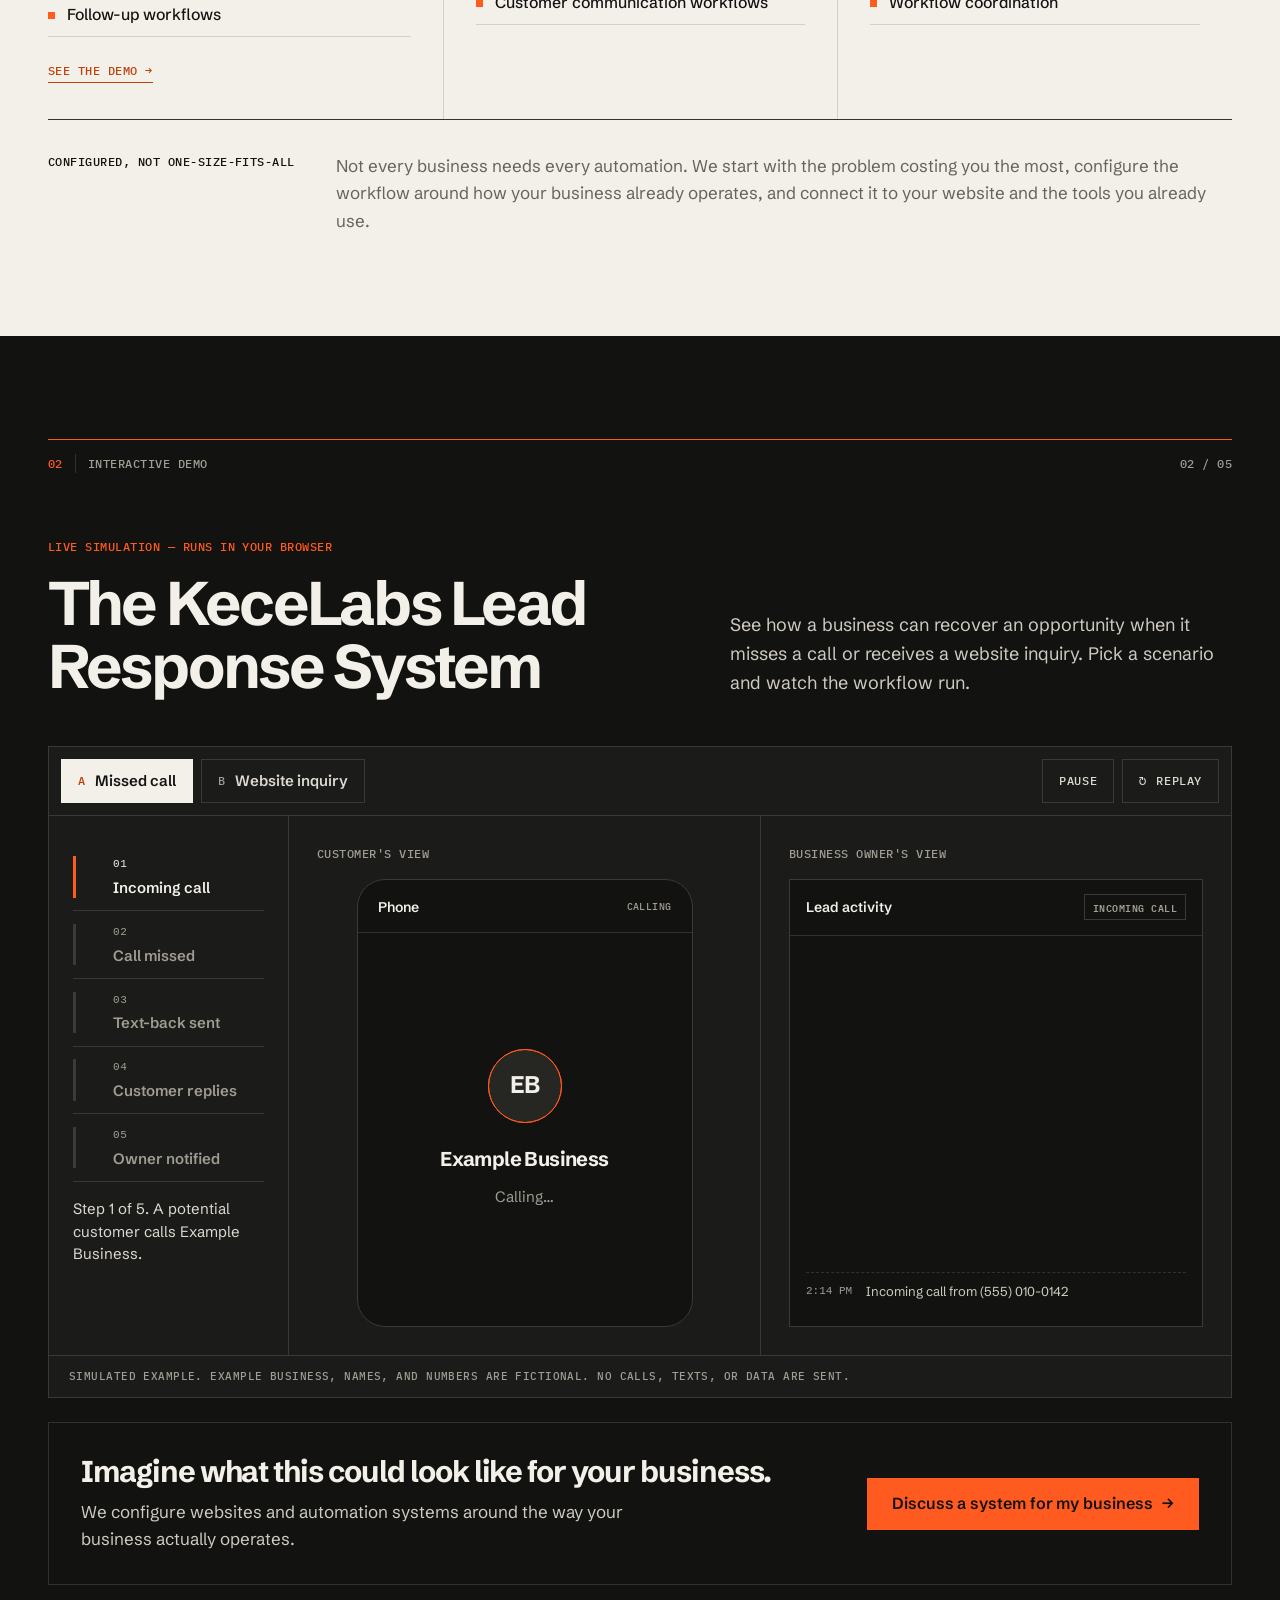
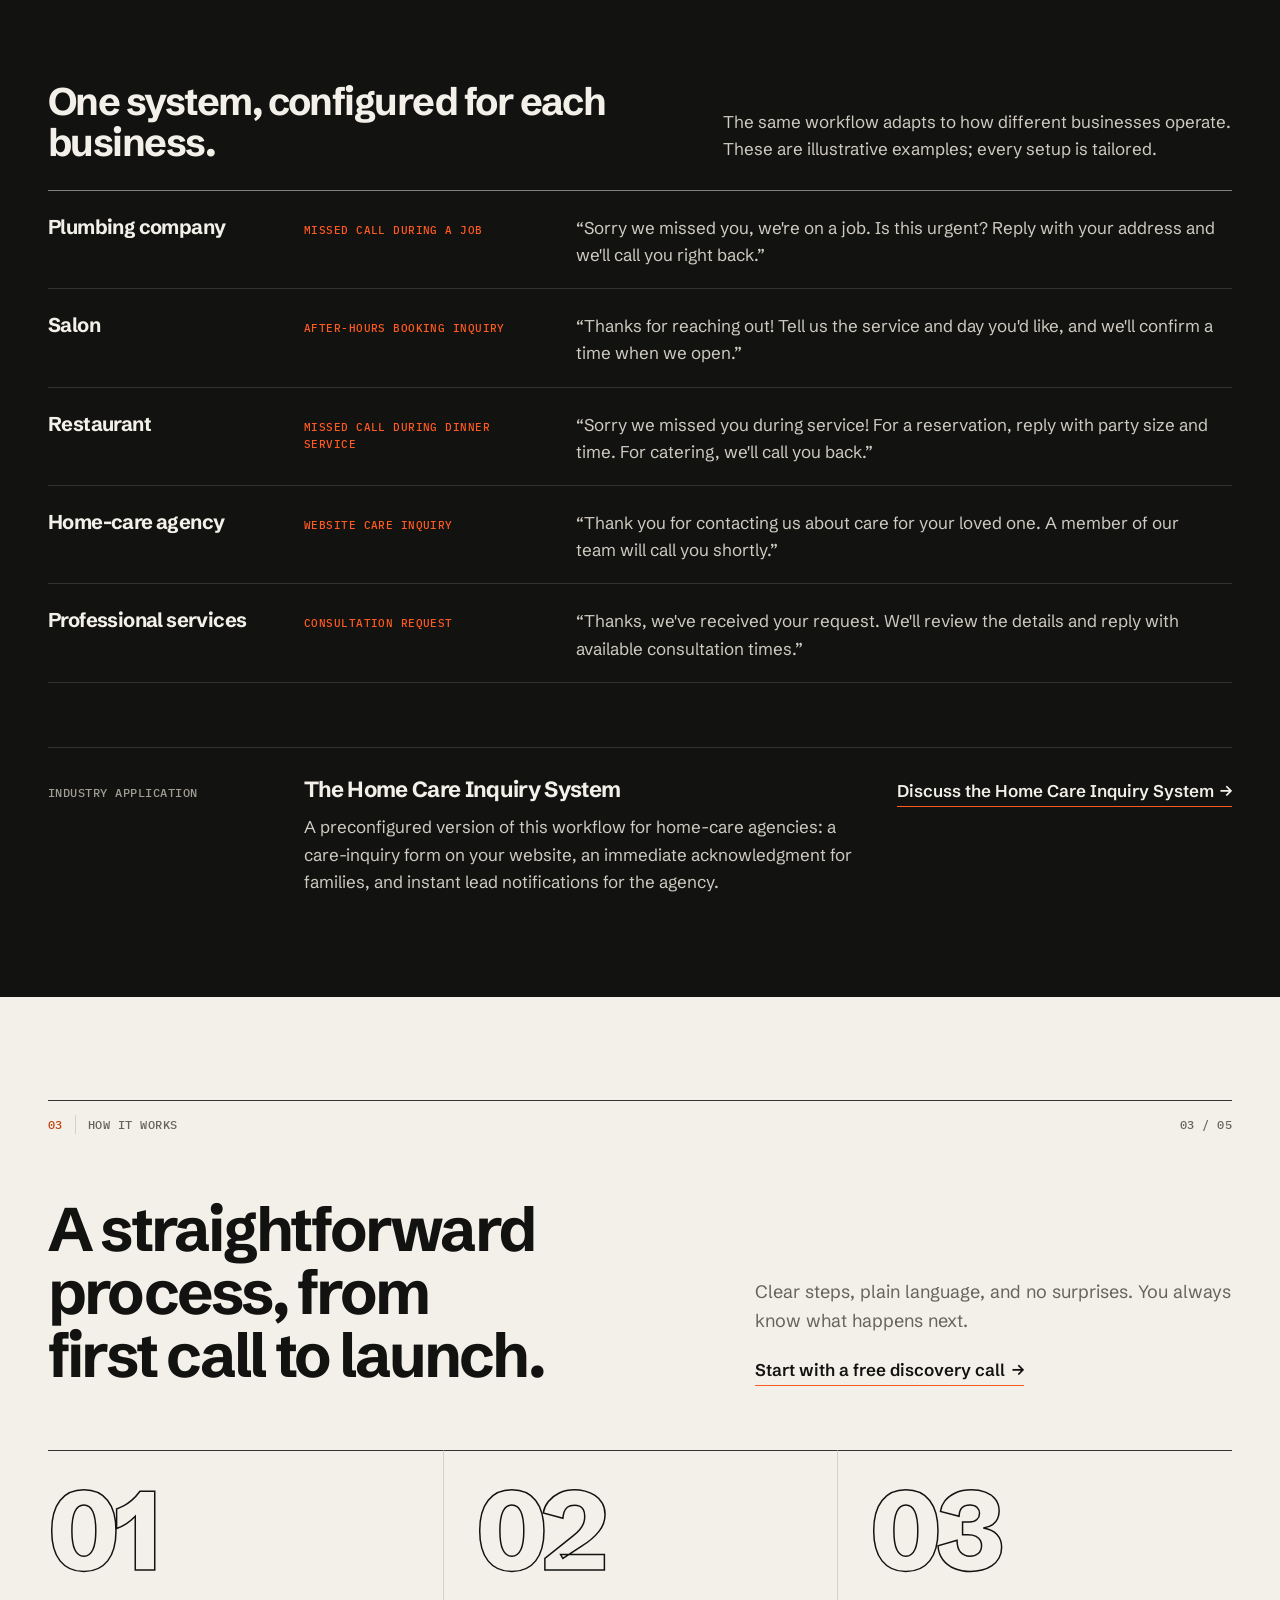
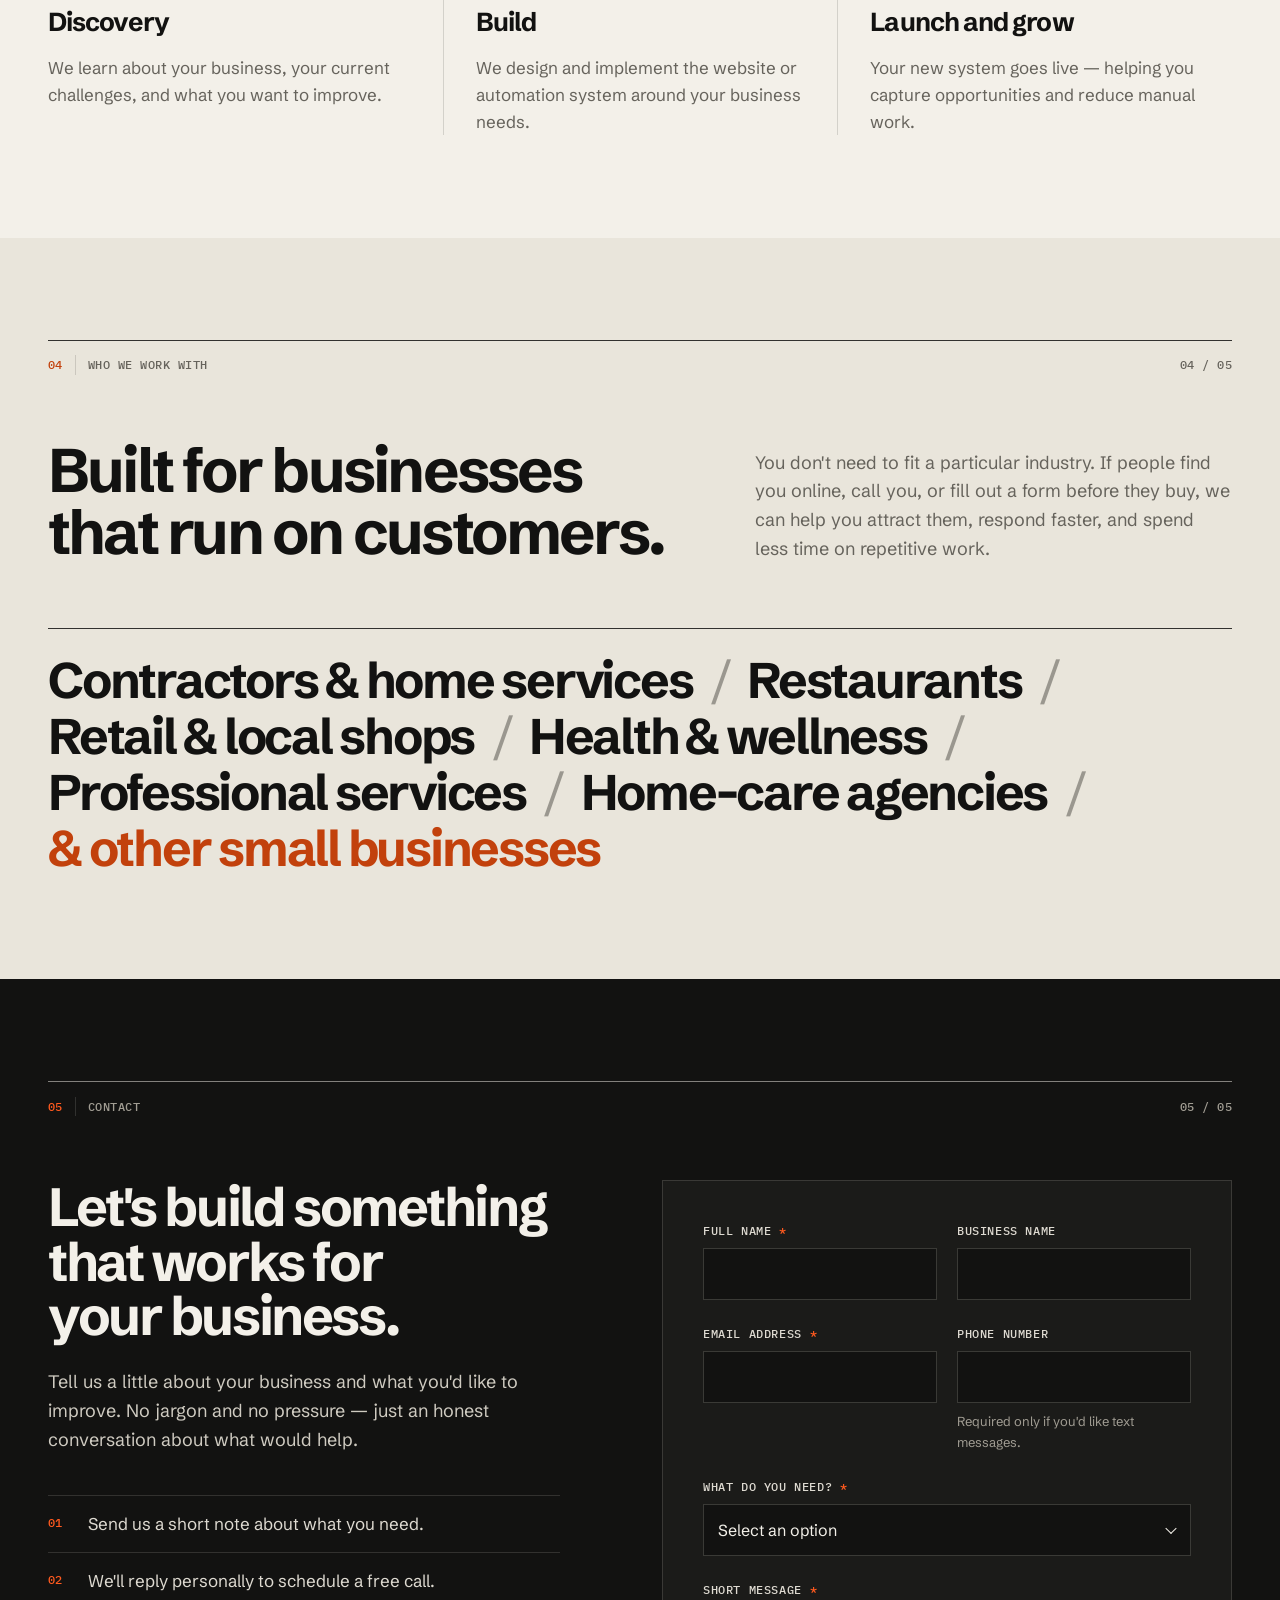
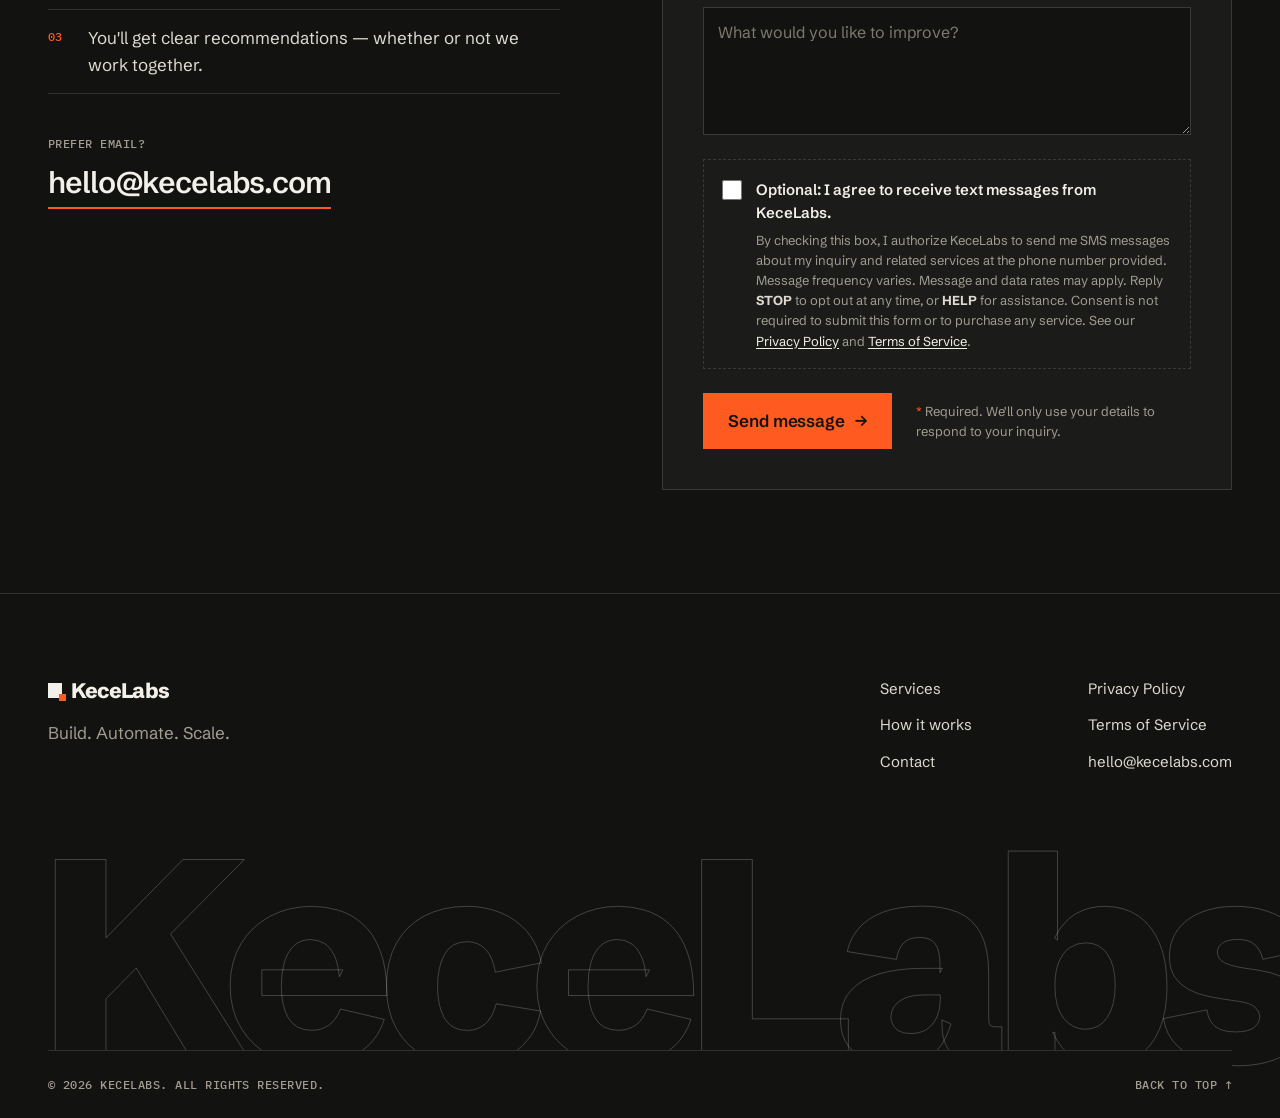
==== commit b679f94c: "Reposition as industry-agnostic studio; add interactive Lead Response demo - Positioning: hero, meta" ====
--- a/index.html
+++ b/index.html
@@ -4,7 +4,7 @@
   <meta charset="utf-8">
   <meta name="viewport" content="width=device-width, initial-scale=1">
   <title>KeceLabs — Websites &amp; Lead Automation for Small Businesses</title>
-  <meta name="description" content="KeceLabs builds professional websites and intelligent automation systems that help small businesses capture inquiries, respond faster, and turn missed calls into customers.">
+  <meta name="description" content="KeceLabs builds websites and intelligent automation systems that help businesses attract customers, capture opportunities, and reduce repetitive work.">
   <!-- TODO: replace https://REPLACE-WITH-DOMAIN with the confirmed production domain on every page. -->
   <link rel="canonical" href="https://REPLACE-WITH-DOMAIN/">
   <meta name="theme-color" content="#121211">
@@ -12,7 +12,7 @@
   <meta property="og:type" content="website">
   <meta property="og:site_name" content="KeceLabs">
   <meta property="og:title" content="KeceLabs — Build. Automate. Scale.">
-  <meta property="og:description" content="Professional websites and lead automation that help small businesses turn website visitors and missed calls into customers.">
+  <meta property="og:description" content="Websites and intelligent automation systems that help businesses attract customers, capture opportunities, and reduce repetitive work.">
   <meta property="og:url" content="https://REPLACE-WITH-DOMAIN/">
   <meta property="og:image" content="https://REPLACE-WITH-DOMAIN/og-image.png">
   <meta property="og:image:width" content="1200">
@@ -26,9 +26,9 @@
   <link rel="preconnect" href="https://fonts.googleapis.com">
   <link rel="preconnect" href="https://fonts.gstatic.com" crossorigin>
   <link rel="stylesheet" href="https://fonts.googleapis.com/css2?family=IBM+Plex+Mono:wght@400;500&family=Schibsted+Grotesk:wght@400;500;600;700;800&display=swap">
-  <link rel="stylesheet" href="styles.css?v=3">
+  <link rel="stylesheet" href="styles.css?v=6">
   <script>document.documentElement.classList.add('js');</script>
-  <script src="script.js?v=3" defer></script>
+  <script src="script.js?v=6" defer></script>
 </head>
 <body>
   <a class="skip-link" href="#main">Skip to content</a>
@@ -42,7 +42,7 @@
       <nav class="primary-nav" aria-label="Primary">
         <ul class="nav-list">
           <li><a href="#services">Services</a></li>
-          <li><a href="#home-care">Home care</a></li>
+          <li><a href="#demo">Demo</a></li>
           <li><a href="#process">How it works</a></li>
           <li><a href="#contact">Contact</a></li>
         </ul>
@@ -61,7 +61,7 @@
       <nav class="container" aria-label="Mobile">
         <ul class="mobile-nav-list">
           <li><a href="#services"><span class="mono">01</span>Services</a></li>
-          <li><a href="#home-care"><span class="mono">02</span>Home care</a></li>
+          <li><a href="#demo"><span class="mono">02</span>Demo</a></li>
           <li><a href="#process"><span class="mono">03</span>How it works</a></li>
           <li><a href="#contact"><span class="mono">04</span>Contact</a></li>
         </ul>
@@ -78,7 +78,7 @@
     <section class="hero" id="top" aria-labelledby="hero-title">
       <div class="container hero-grid">
         <div class="hero-copy">
-          <p class="hero-label mono"><span>Digital solutions studio</span><span class="hero-label-extra">Websites &amp; lead automation</span></p>
+          <p class="hero-label mono"><span>Digital solutions studio</span><span class="hero-label-extra">Websites &amp; automation</span></p>
 
           <h1 class="hero-title" id="hero-title">
             <span class="line">Turn more</span>
@@ -87,7 +87,7 @@
             <span class="line">into customers.</span>
           </h1>
 
-          <p class="lead">Professional websites and intelligent automation that help your business capture opportunities and respond faster.</p>
+          <p class="lead">KeceLabs builds websites and intelligent automation systems that help businesses attract customers, capture opportunities, and reduce repetitive work.</p>
 
           <div class="btn-row">
             <a class="btn btn-primary" href="#contact">Book a free call <span class="btn-arrow" aria-hidden="true">→</span></a>
@@ -131,6 +131,7 @@
               <span>2 opportunities captured</span>
               <span class="signal-zero">0 left waiting</span>
             </div>
+            <a class="signal-link mono" href="#demo">Run the interactive demo <span aria-hidden="true">→</span></a>
             <figcaption id="signal-caption" class="visually-hidden">An example sequence showing a missed call answered with an automatic text, and a website inquiry acknowledged by email while the business owner is notified.</figcaption>
           </figure>
       </div>
@@ -138,7 +139,7 @@
       <div class="container">
         <nav class="hero-index mono" aria-label="On this page">
           <a href="#services"><span>01</span>Services</a>
-          <a href="#home-care"><span>02</span>Home Care Inquiry System</a>
+          <a href="#demo"><span>02</span>Lead Response demo</a>
           <a href="#process"><span>03</span>How it works</a>
           <a href="#industries"><span>04</span>Who we work with</a>
           <a href="#contact"><span>05</span>Contact</a>
@@ -171,6 +172,11 @@
             <h3>Inquiries go cold</h3>
             <p>Form submissions sit in an inbox for hours. By the time you reply, they've already booked someone else.</p>
           </li>
+          <li>
+            <span class="gap-num mono">D</span>
+            <h3>Admin piles up</h3>
+            <p>Reminders, follow-ups, and copying details between tools take hours that should go to customers.</p>
+          </li>
         </ol>
         </div>
       </div>
@@ -181,126 +187,208 @@
       <div class="container">
         <div class="section-index mono" aria-hidden="true"><span>01</span><span>Services</span><span class="section-count">01 / 05</span></div>
         <header class="section-head section-head-split">
-          <h2 class="section-title" id="services-title">Three services, built to work together.</h2>
+          <h2 class="section-title" id="services-title">Websites that win trust. Systems that do the follow-through.</h2>
           <div>
-            <p class="section-intro">Start with what you need most. Each service stands on its own and connects to the others as you grow.</p>
+            <p class="section-intro">Start with what you need most. Every system is configured to your business, so you only add the pieces that actually help.</p>
             <a class="text-link" href="#contact">Not sure where to start? Talk to us <span aria-hidden="true">→</span></a>
           </div>
         </header>
 
-        <div class="service-list">
-          <article class="service reveal">
-            <div class="service-num mono">01</div>
-            <div class="service-main">
-              <h3 class="service-title">New Websites</h3>
-              <p class="service-desc">Fast, professional websites built to establish credibility, communicate your value clearly, and turn visitors into real inquiries.</p>
-            </div>
-            <ul class="service-tags mono" aria-label="Includes">
-              <li>Strategy &amp; copy structure</li>
-              <li>Mobile-first design</li>
-              <li>Inquiry forms</li>
-              <li>Search-ready foundations</li>
-            </ul>
-          </article>
-
-          <article class="service reveal">
-            <div class="service-num mono">02</div>
-            <div class="service-main">
-              <h3 class="service-title">Website Upgrades</h3>
-              <p class="service-desc">Redesign, improve, or repair an existing website that looks outdated, loads slowly, or simply isn't generating meaningful business inquiries.</p>
-            </div>
-            <ul class="service-tags mono" aria-label="Includes">
-              <li>Redesigns</li>
-              <li>Speed &amp; mobile fixes</li>
-              <li>Clearer calls to action</li>
-              <li>Broken form repair</li>
-            </ul>
-          </article>
-
-          <article class="service service-featured reveal">
-            <div class="service-num mono">03</div>
-            <div class="service-main">
-              <h3 class="service-title">Lead Automation</h3>
-              <p class="service-desc">Automated systems that respond to new opportunities the moment they arrive — and take repetitive follow-up work off your plate.</p>
-            </div>
-            <ul class="capabilities" aria-label="Lead automation capabilities">
-              <li>Instant email responses</li>
-              <li>Automated SMS responses</li>
-              <li>Missed-call text-back</li>
-              <li>Owner lead notifications</li>
-              <li>Inquiry follow-up</li>
-              <li>Automated review requests</li>
-            </ul>
-          </article>
-        </div>
-
-        <div class="equation reveal" role="group" aria-label="How the services connect">
-          <div class="equation-term"><span class="mono">01 / 02</span>A website that earns trust</div>
-          <div class="equation-op" aria-hidden="true">+</div>
-          <div class="equation-term"><span class="mono">03</span>Automation that answers instantly</div>
-          <div class="equation-op" aria-hidden="true">=</div>
-          <div class="equation-term equation-result"><span class="mono">Result</span>A business that never leaves a customer waiting</div>
-        </div>
-      </div>
-    </section>
-
-    <!-- ===================== FEATURED PRODUCT ===================== -->
-    <section class="product" id="home-care" aria-labelledby="product-title">
-      <div class="container">
-        <div class="section-index mono" aria-hidden="true"><span>02</span><span>Featured system</span><span class="section-count">02 / 05</span></div>
-        <div class="product-head">
+        <div class="service-group">
+          <h3 class="service-group-title mono"><span>A</span>Websites</h3>
+          <div class="service-list">
+            <article class="service reveal">
+              <div class="service-num mono">01</div>
+              <div class="service-main">
+                <h4 class="service-title">New Websites</h4>
+                <p class="service-desc">Fast, professional websites built to establish credibility, communicate your value clearly, and turn visitors into real inquiries.</p>
+              </div>
+              <ul class="service-tags mono" aria-label="Includes">
+                <li>Strategy &amp; copy structure</li>
+                <li>Mobile-first design</li>
+                <li>Inquiry forms</li>
+                <li>Search-ready foundations</li>
+              </ul>
+            </article>
+
+            <article class="service reveal">
+              <div class="service-num mono">02</div>
+              <div class="service-main">
+                <h4 class="service-title">Website Upgrades</h4>
+                <p class="service-desc">Redesign, improve, or repair an existing website that looks outdated, loads slowly, or simply isn't generating meaningful business inquiries.</p>
+              </div>
+              <ul class="service-tags mono" aria-label="Includes">
+                <li>Redesigns</li>
+                <li>Speed &amp; mobile fixes</li>
+                <li>Clearer calls to action</li>
+                <li>Broken form repair</li>
+              </ul>
+            </article>
+          </div>
+        </div>
+
+        <div class="service-group">
+          <h3 class="service-group-title mono"><span>B</span>Automation systems</h3>
+          <div class="systems">
+            <article class="system reveal">
+              <div class="service-num mono">03</div>
+              <h4 class="system-title">Lead Response Systems</h4>
+              <p class="system-desc">Respond to every new opportunity in moments, even when you can't pick up.</p>
+              <ul class="capabilities" aria-label="Lead response capabilities">
+                <li>Missed-call text-back</li>
+                <li>Automated inquiry acknowledgments</li>
+                <li>New lead notifications</li>
+                <li>Lead capture</li>
+                <li>Follow-up workflows</li>
+              </ul>
+              <a class="system-link mono" href="#demo">See the demo <span aria-hidden="true">→</span></a>
+            </article>
+            <article class="system reveal">
+              <div class="service-num mono">04</div>
+              <h4 class="system-title">Customer Follow-up Systems</h4>
+              <p class="system-desc">Keep customers informed and coming back without manual reminders.</p>
+              <ul class="capabilities" aria-label="Customer follow-up capabilities">
+                <li>Appointment reminders</li>
+                <li>Review requests</li>
+                <li>Follow-up messages</li>
+                <li>Customer communication workflows</li>
+              </ul>
+            </article>
+            <article class="system reveal">
+              <div class="service-num mono">05</div>
+              <h4 class="system-title">Business Process Automation</h4>
+              <p class="system-desc">Take repetitive behind-the-scenes work off your team's plate.</p>
+              <ul class="capabilities" aria-label="Business process automation capabilities">
+                <li>Repetitive administrative tasks</li>
+                <li>Internal notifications</li>
+                <li>Data collection &amp; organization</li>
+                <li>Workflow coordination</li>
+              </ul>
+            </article>
+          </div>
+          <p class="systems-note"><span class="mono">Configured, not one-size-fits-all</span>Not every business needs every automation. We start with the problem costing you the most, configure the workflow around how your business already operates, and connect it to your website and the tools you already use.</p>
+        </div>
+      </div>
+    </section>
+
+    <!-- ===================== INTERACTIVE DEMO =====================
+         Simulation only: scripted events in script.js (initDemo). No network
+         requests, no real calls or texts, no data collected. -->
+    <section class="demo-section" id="demo" aria-labelledby="demo-title">
+      <div class="container">
+        <div class="section-index mono" aria-hidden="true"><span>02</span><span>Interactive demo</span><span class="section-count">02 / 05</span></div>
+
+        <header class="demo-head">
           <div>
-            <p class="eyebrow mono">Flagship — for home-care agencies</p>
-            <h2 class="section-title" id="product-title">The Home Care Inquiry System</h2>
-          </div>
-          <div class="product-intro">
-            <p>When a family starts looking for care, they're often reaching out to several agencies at once. The agency that responds first — clearly and warmly — has the best chance of earning their trust.</p>
-            <p>The Home Care Inquiry System connects your website, inquiry form, automatic acknowledgments, and owner notifications into one workflow, configured around how your agency already operates.</p>
-          </div>
-        </div>
-
-        <ol class="flow" aria-label="How an inquiry moves through the system">
-          <li class="flow-step">
-            <span class="flow-node" aria-hidden="true"></span>
-            <span class="flow-actor mono">Family</span>
-            <span class="flow-num mono">01</span>
-            <h3>Visits your website</h3>
-            <p>A prospective client finds a clear, trustworthy agency website.</p>
-          </li>
-          <li class="flow-step">
-            <span class="flow-node" aria-hidden="true"></span>
-            <span class="flow-actor mono">Family</span>
-            <span class="flow-num mono">02</span>
-            <h3>Submits an inquiry</h3>
-            <p>A simple form captures who they are and the care they're looking for.</p>
-          </li>
-          <li class="flow-step is-auto">
-            <span class="flow-node" aria-hidden="true"></span>
-            <span class="flow-actor mono">Automatic</span>
-            <span class="flow-num mono">03</span>
-            <h3>Receives an acknowledgment</h3>
-            <p>They get an immediate confirmation that their inquiry arrived.</p>
-          </li>
-          <li class="flow-step is-auto">
-            <span class="flow-node" aria-hidden="true"></span>
-            <span class="flow-actor mono">Automatic</span>
-            <span class="flow-num mono">04</span>
-            <h3>You're notified</h3>
-            <p>The agency owner receives the lead details right away.</p>
-          </li>
-          <li class="flow-step is-team">
-            <span class="flow-node" aria-hidden="true"></span>
-            <span class="flow-actor mono">Your team</span>
-            <span class="flow-num mono">05</span>
-            <h3>You follow up</h3>
-            <p>Your team reaches out while the family's interest is still high.</p>
-          </li>
-        </ol>
-
-        <div class="product-foot">
-          <p class="product-note">Every agency is different. We'll map your current intake process first, then build the system around it and the tools you already use.</p>
-          <a class="btn btn-accent" href="#contact" data-need="Lead automation" data-message="I'm interested in the Home Care Inquiry System for my agency.">Discuss your inquiry system <span class="btn-arrow" aria-hidden="true">→</span></a>
-        </div>
+            <p class="eyebrow mono">Live simulation — runs in your browser</p>
+            <h2 class="section-title" id="demo-title">The KeceLabs Lead Response System</h2>
+          </div>
+          <p class="demo-intro">See how a business can recover an opportunity when it misses a call or receives a website inquiry. Pick a scenario and watch the workflow run.</p>
+        </header>
+
+        <div class="demo" data-demo>
+          <div class="demo-bar">
+            <div class="demo-tabs" role="group" aria-label="Choose a scenario">
+              <button type="button" class="demo-tab" data-scenario="call" aria-pressed="true"><span class="mono">A</span>Missed call</button>
+              <button type="button" class="demo-tab" data-scenario="web" aria-pressed="false"><span class="mono">B</span>Website inquiry</button>
+            </div>
+            <div class="demo-controls">
+              <button type="button" class="demo-ctrl" data-demo-toggle>Pause</button>
+              <button type="button" class="demo-ctrl" data-demo-replay><span aria-hidden="true">↻</span> Replay</button>
+            </div>
+          </div>
+
+          <div class="demo-stage" data-demo-stage hidden>
+            <div class="demo-progress">
+              <ol class="demo-steps" data-demo-steps aria-label="Workflow steps — select one to jump to it"></ol>
+              <p class="demo-caption" data-demo-caption aria-live="polite"></p>
+            </div>
+            <div class="demo-pane">
+              <p class="demo-pane-label mono">Customer's view</p>
+              <div class="device" data-demo-customer></div>
+            </div>
+            <div class="demo-pane">
+              <p class="demo-pane-label mono">Business owner's view</p>
+              <div class="owner" data-demo-owner></div>
+            </div>
+          </div>
+
+          <!-- Shown when JavaScript is unavailable -->
+          <div class="demo-fallback" data-demo-fallback>
+            <div>
+              <p class="mono">A — Missed call</p>
+              <ol>
+                <li>A potential customer calls the business.</li>
+                <li>The business misses the call.</li>
+                <li>An automatic text-back is sent.</li>
+                <li>The customer replies.</li>
+                <li>The owner receives a new lead notification.</li>
+              </ol>
+            </div>
+            <div>
+              <p class="mono">B — Website inquiry</p>
+              <ol>
+                <li>A visitor submits a website inquiry.</li>
+                <li>The customer receives an acknowledgment.</li>
+                <li>The business receives a lead notification.</li>
+                <li>The inquiry is ready for follow-up.</li>
+              </ol>
+            </div>
+          </div>
+
+          <p class="demo-disclaimer mono">Simulated example. Example Business, names, and numbers are fictional. No calls, texts, or data are sent.</p>
+        </div>
+
+        <div class="demo-cta" data-demo-cta>
+          <div>
+            <h3>Imagine what this could look like for your business.</h3>
+            <p>We configure websites and automation systems around the way your business actually operates.</p>
+          </div>
+          <a class="btn btn-accent" href="#contact" data-need="Lead automation" data-message="I'd like to discuss a lead response system for my business.">Discuss a system for my business <span class="btn-arrow" aria-hidden="true">→</span></a>
+        </div>
+
+        <div class="configs">
+          <header class="configs-head">
+            <h3>One system, configured for each business.</h3>
+            <p>The same workflow adapts to how different businesses operate. These are illustrative examples; every setup is tailored.</p>
+          </header>
+          <ul class="config-list">
+            <li class="config">
+              <span class="config-industry">Plumbing company</span>
+              <span class="config-trigger mono">Missed call during a job</span>
+              <p class="config-reply">“Sorry we missed you, we're on a job. Is this urgent? Reply with your address and we'll call you right back.”</p>
+            </li>
+            <li class="config">
+              <span class="config-industry">Salon</span>
+              <span class="config-trigger mono">After-hours booking inquiry</span>
+              <p class="config-reply">“Thanks for reaching out! Tell us the service and day you'd like, and we'll confirm a time when we open.”</p>
+            </li>
+            <li class="config">
+              <span class="config-industry">Restaurant</span>
+              <span class="config-trigger mono">Missed call during dinner service</span>
+              <p class="config-reply">“Sorry we missed you during service! For a reservation, reply with party size and time. For catering, we'll call you back.”</p>
+            </li>
+            <li class="config">
+              <span class="config-industry">Home-care agency</span>
+              <span class="config-trigger mono">Website care inquiry</span>
+              <p class="config-reply">“Thank you for contacting us about care for your loved one. A member of our team will call you shortly.”</p>
+            </li>
+            <li class="config">
+              <span class="config-industry">Professional services</span>
+              <span class="config-trigger mono">Consultation request</span>
+              <p class="config-reply">“Thanks, we've received your request. We'll review the details and reply with available consultation times.”</p>
+            </li>
+          </ul>
+        </div>
+
+        <aside class="application" aria-labelledby="application-title">
+          <p class="mono">Industry application</p>
+          <div class="application-body">
+            <h3 id="application-title">The Home Care Inquiry System</h3>
+            <p>A preconfigured version of this workflow for home-care agencies: a care-inquiry form on your website, an immediate acknowledgment for families, and instant lead notifications for the agency.</p>
+          </div>
+          <a class="text-link" href="#contact" data-need="Lead automation" data-message="I'm interested in the Home Care Inquiry System for my agency.">Discuss the Home Care Inquiry System <span aria-hidden="true">→</span></a>
+        </aside>
       </div>
     </section>
 
@@ -342,18 +430,17 @@
         <div class="section-index mono" aria-hidden="true"><span>04</span><span>Who we work with</span><span class="section-count">04 / 05</span></div>
         <header class="section-head section-head-split">
           <h2 class="section-title" id="industries-title">Built for businesses that run on customers.</h2>
-          <p class="section-intro">You don't need to fit a particular industry. If people find you online, call you, or fill out a form before they buy, we can help you respond better.</p>
+          <p class="section-intro">You don't need to fit a particular industry. If people find you online, call you, or fill out a form before they buy, we can help you attract them, respond faster, and spend less time on repetitive work.</p>
         </header>
 
         <ul class="industry-list">
-          <li>Service businesses</li>
-          <li>Contractors</li>
+          <li>Contractors &amp; home services</li>
+          <li>Restaurants</li>
+          <li>Retail &amp; local shops</li>
+          <li>Health &amp; wellness</li>
+          <li>Professional services</li>
           <li>Home-care agencies</li>
-          <li>Local shops</li>
-          <li>Health &amp; wellness</li>
-          <li>Restaurants</li>
-          <li>Professional services</li>
-          <li class="industry-more">&amp; more</li>
+          <li class="industry-more">&amp; other small businesses</li>
         </ul>
       </div>
     </section>
--- a/styles.css
+++ b/styles.css
@@ -96,6 +96,8 @@
   outline: 2px solid var(--signal);
   outline-offset: 3px;
 }
+/* Sections receive focus after in-page navigation; they don't need a ring. */
+section[tabindex="-1"]:focus, main[tabindex="-1"]:focus { outline: none; }
 
 /* ---------- Buttons ---------- */
 .btn {
@@ -439,7 +441,7 @@
     display: flex;
     flex-wrap: wrap;
     gap: 0.5rem 2rem;
-    margin-top: clamp(3rem, 6vh, 4.5rem);
+    margin-top: clamp(2rem, 4vh, 3.5rem);
     padding-top: 1rem;
     border-top: 1px solid var(--line);
     color: var(--stone);
@@ -627,26 +629,25 @@
 }
 .capabilities {
   display: grid;
-  grid-template-columns: 1fr;
   border-top: 1px solid var(--line);
   align-content: start;
 }
 .capabilities li {
   display: flex;
-  align-items: center;
+  align-items: baseline;
   gap: 0.75rem;
-  padding-block: 0.7rem;
+  padding-block: 0.6rem;
   border-bottom: 1px solid var(--line);
   font-weight: 500;
+  font-size: 0.9875rem;
+  line-height: 1.4;
 }
 .capabilities li::before {
   content: "";
-  width: 8px; height: 8px;
+  width: 7px; height: 7px;
   background: var(--signal);
   flex: none;
-}
-@media (min-width: 36rem) {
-  .capabilities { grid-template-columns: 1fr 1fr; column-gap: 1.5rem; }
+  transform: translateY(-1px);
 }
 @media (min-width: 64rem) {
   .service {
@@ -655,187 +656,434 @@
     padding-block: 2.5rem;
   }
   .service-num { padding-top: 0.75rem; }
-  .capabilities { grid-template-columns: 1fr; }
-}
-
-.equation {
-  display: grid;
+}
+
+/* Service groups: A — Websites, B — Automation systems */
+.service-group + .service-group { margin-top: clamp(3.5rem, 7vw, 5.5rem); }
+.service-group-title {
+  display: flex;
+  align-items: center;
   gap: 0.75rem;
-  margin-top: clamp(3rem, 6vw, 4.5rem);
-  align-items: stretch;
-}
-.equation-term {
-  display: grid;
+  margin-bottom: 1.25rem;
+  color: var(--ink);
+}
+.service-group-title span {
+  display: inline-grid;
+  place-items: center;
+  width: 1.5rem; height: 1.5rem;
+  background: var(--ink);
+  color: var(--paper);
+}
+
+.systems {
+  display: grid;
+  border-top: 1px solid var(--line-strong);
+}
+.system {
+  position: relative;
+  display: grid;
+  align-content: start;
   gap: 0.75rem;
-  align-content: space-between;
-  padding: 1.25rem;
-  border: 1px solid var(--line-strong);
-  font-size: 1.25rem;
-  font-weight: 600;
-  line-height: 1.2;
-  letter-spacing: -0.02em;
-}
-.equation-term .mono { color: var(--stone); font-weight: 500; letter-spacing: 0.04em; font-size: 0.75rem; }
-.equation-op {
-  display: grid;
-  place-items: center;
-  font-size: 2rem;
-  font-weight: 300;
-  line-height: 1;
+  padding-block: 2rem;
+  border-bottom: 1px solid var(--line-strong);
+}
+.system::before {
+  content: "";
+  position: absolute;
+  left: 0; top: -1px;
+  width: 100%; height: 3px;
+  background: var(--signal);
+  transform: scaleX(0);
+  transform-origin: left;
+  transition: transform 0.6s var(--ease);
+}
+.system:hover::before { transform: scaleX(1); }
+.system-title {
+  font-size: clamp(1.5rem, 2.2vw, 1.875rem);
+  font-weight: 700;
+  line-height: 1.08;
+  letter-spacing: -0.04em;
+  margin-top: 0.5rem;
+}
+.system-desc { color: #3b3a36; max-width: 26rem; margin-bottom: 0.75rem; }
+.system-link {
+  justify-self: start;
+  margin-top: 0.75rem;
   color: var(--signal-ink);
-}
-.equation-result { background: var(--ink); color: var(--paper); border-color: var(--ink); }
-.equation-result .mono { color: var(--signal); }
+  text-decoration: none;
+  border-bottom: 1px solid currentColor;
+  padding-bottom: 2px;
+}
+.system-link:hover { color: var(--ink); }
 @media (min-width: 56rem) {
-  .equation { grid-template-columns: 1fr auto 1fr auto 1.15fr; gap: 1.25rem; }
-  .equation-term { min-height: 7.5rem; }
-  .equation-op { font-size: 2.5rem; }
-}
-
-/* ---------- Featured product ---------- */
-.product {
+  .systems { grid-template-columns: repeat(3, 1fr); border-bottom: 1px solid var(--line-strong); }
+  .system { padding: 2rem 2rem 2.25rem 0; border-bottom: 0; }
+  .system + .system { padding-left: 2rem; border-left: 1px solid var(--line); }
+}
+.systems-note {
+  display: grid;
+  gap: 0.5rem;
+  max-width: 46rem;
+  margin-top: 2rem;
+  color: var(--stone);
+}
+.systems-note .mono { color: var(--ink); }
+@media (min-width: 56rem) {
+  .systems-note { grid-template-columns: 16rem 1fr; gap: 2rem; max-width: none; }
+}
+
+/* ---------- Interactive demo ---------- */
+.demo-section {
   position: relative;
   padding-block: var(--section-y);
   background: var(--ink);
   color: var(--paper);
   overflow: hidden;
 }
-.product::before {
-  /* Large outlined geometry — a quiet signature */
+.demo-section .section-index { color: var(--stone-light); border-top-color: var(--signal); }
+.demo-section .section-index span:first-child { color: var(--signal); border-right-color: var(--line-dark); }
+.demo-head { display: grid; gap: 1.5rem; margin-bottom: clamp(2rem, 4vw, 3rem); }
+.demo-intro { color: #cfcbc1; max-width: 34rem; font-size: 1.125rem; }
+@media (min-width: 64rem) {
+  .demo-head { grid-template-columns: 1.2fr 1fr; gap: 5rem; align-items: end; }
+  .demo-section .section-title { max-width: 14ch; }
+}
+
+.demo { border: 1px solid var(--line-dark); background: var(--ink-2); }
+.demo-bar {
+  display: flex;
+  flex-wrap: wrap;
+  justify-content: space-between;
+  gap: 0.75rem;
+  padding: 0.75rem;
+  border-bottom: 1px solid var(--line-dark);
+}
+.demo-tabs { display: flex; flex-wrap: wrap; gap: 0.5rem; }
+.demo-tab, .demo-ctrl {
+  display: inline-flex;
+  align-items: center;
+  gap: 0.6rem;
+  min-height: 2.75rem;
+  padding: 0.5rem 1rem;
+  background: transparent;
+  border: 1px solid #3a3a36;
+  color: #dedad1;
+  font-weight: 600;
+  font-size: 0.9375rem;
+  cursor: pointer;
+  transition: background-color 0.2s var(--ease), border-color 0.2s var(--ease), color 0.2s var(--ease);
+}
+.demo-tab .mono { color: var(--stone-light); }
+.demo-tab:hover, .demo-ctrl:hover { border-color: var(--paper); color: var(--paper); }
+.demo-tab[aria-pressed="true"] { background: var(--paper); border-color: var(--paper); color: var(--ink); }
+.demo-tab[aria-pressed="true"] .mono { color: var(--signal-ink); }
+.demo-controls { display: flex; gap: 0.5rem; }
+.demo-ctrl { font-family: var(--font-mono); font-size: 0.75rem; text-transform: uppercase; letter-spacing: 0.05em; font-weight: 500; }
+.demo-ctrl[disabled] { opacity: 0.4; cursor: default; }
+@media (max-width: 30rem) {
+  .demo-tabs, .demo-controls { width: 100%; flex-wrap: nowrap; }
+  .demo-tab, .demo-ctrl { flex: 1; justify-content: center; padding-inline: 0.5rem; white-space: nowrap; }
+  .demo-tab { gap: 0.4rem; font-size: 0.875rem; }
+}
+
+.demo-stage[hidden] { display: none; }
+.demo-stage { display: grid; }
+.demo-progress { padding: 1.25rem; border-bottom: 1px solid var(--line-dark); }
+.demo-steps {
+  display: grid;
+  grid-auto-flow: column;
+  grid-auto-columns: 1fr;
+  gap: 0.375rem;
+}
+.demo-step {
+  display: grid;
+  gap: 0.5rem;
+  width: 100%;
+  padding: 0;
+  background: none;
+  border: 0;
+  color: var(--stone-light);
+  text-align: left;
+  cursor: pointer;
+}
+.demo-step-bar { display: block; height: 3px; background: #3a3a36; transition: background-color 0.3s var(--ease); }
+.demo-step-num { font-family: var(--font-mono); font-size: 0.6875rem; letter-spacing: 0.05em; }
+.demo-step-label { display: none; }
+.demo-step.is-done .demo-step-bar { background: var(--stone-light); }
+.demo-step.is-current .demo-step-bar { background: var(--signal); }
+.demo-step.is-current, .demo-step.is-done { color: var(--paper); }
+.demo-step:hover .demo-step-num { color: var(--paper); }
+.demo-caption { margin-top: 1rem; min-height: 3.2em; color: #dedad1; font-size: 0.9375rem; line-height: 1.5; }
+.demo-caption strong { display: block; color: var(--paper); font-size: 1.0625rem; letter-spacing: -0.01em; }
+
+.demo-pane { padding: 1.25rem; border-bottom: 1px solid var(--line-dark); min-width: 0; }
+.demo-pane:last-child { border-bottom: 0; }
+.demo-pane-label { color: var(--stone-light); margin-bottom: 1rem; }
+
+@media (min-width: 64rem) {
+  .demo-stage { grid-template-columns: 15rem minmax(0, 1fr) minmax(0, 1fr); }
+  .demo-progress { border-bottom: 0; border-right: 1px solid var(--line-dark); padding: 1.75rem 1.5rem; }
+  .demo-steps { grid-auto-flow: row; gap: 0; }
+  .demo-step {
+    grid-template-columns: 1.75rem 1fr;
+    align-items: start;
+    gap: 0.25rem 0.75rem;
+    padding-block: 0.8rem;
+    border-bottom: 1px solid var(--line-dark);
+  }
+  .demo-step-bar { grid-row: span 2; width: 3px; height: 100%; min-height: 2.25rem; }
+  .demo-step-label { display: block; font-size: 0.9375rem; font-weight: 600; line-height: 1.3; }
+  .demo-caption { min-height: 0; }
+  .demo-caption strong { display: none; }
+  .demo-pane { padding: 1.75rem; border-bottom: 0; }
+  .demo-pane + .demo-pane { border-left: 1px solid var(--line-dark); }
+}
+
+/* Customer device */
+.device {
+  position: relative;
+  display: flex;
+  flex-direction: column;
+  height: 26rem;
+  max-width: 21rem;
+  margin-inline: auto;
+  border: 1px solid #3a3a36;
+  border-radius: 1.75rem;
+  background: var(--ink);
+  overflow: hidden;
+}
+.device-head {
+  display: flex;
+  justify-content: space-between;
+  align-items: center;
+  gap: 0.5rem;
+  padding: 1rem 1.25rem 0.85rem;
+  border-bottom: 1px solid var(--line-dark);
+  font-size: 0.875rem;
+  font-weight: 600;
+}
+.device-head .mono { color: var(--stone-light); font-size: 0.625rem; }
+.device-body {
+  flex: 1;
+  display: flex;
+  flex-direction: column;
+  justify-content: flex-end;
+  gap: 0.5rem;
+  padding: 1rem;
+  overflow: hidden;
+}
+
+.call {
+  flex: 1;
+  display: grid;
+  place-content: center;
+  justify-items: center;
+  gap: 0.6rem;
+  text-align: center;
+}
+.call-avatar {
+  position: relative;
+  display: grid;
+  place-items: center;
+  width: 4.5rem; height: 4.5rem;
+  margin-bottom: 0.75rem;
+  border-radius: 50%;
+  background: var(--ink-3);
+  font-weight: 700;
+  font-size: 1.5rem;
+  letter-spacing: -0.04em;
+}
+.call.is-ringing .call-avatar::before,
+.call.is-ringing .call-avatar::after {
   content: "";
   position: absolute;
-  right: -12rem; top: -12rem;
-  width: 36rem; height: 36rem;
+  inset: -1px;
+  border-radius: 50%;
+  border: 1px solid var(--signal);
+  animation: ring 1.6s var(--ease) infinite;
+}
+.call.is-ringing .call-avatar::after { animation-delay: 0.8s; }
+@keyframes ring { from { transform: scale(1); opacity: 0.9; } to { transform: scale(1.7); opacity: 0; } }
+.call-name { font-size: 1.25rem; font-weight: 700; letter-spacing: -0.03em; }
+.call-status { color: var(--stone-light); font-size: 0.9375rem; }
+.call.is-missed .call-status { color: var(--signal); }
+
+.bubble {
+  max-width: 85%;
+  padding: 0.65rem 0.85rem;
+  font-size: 0.9rem;
+  line-height: 1.4;
+  border-radius: 1rem;
+}
+.bubble-in { align-self: flex-start; background: var(--ink-3); border-bottom-left-radius: 0.25rem; }
+.bubble-out { align-self: flex-end; background: var(--paper); color: var(--ink); border-bottom-right-radius: 0.25rem; }
+.bubble-meta { display: block; margin-bottom: 0.3rem; color: var(--signal); font-family: var(--font-mono); font-size: 0.625rem; letter-spacing: 0.05em; text-transform: uppercase; }
+.bubble-system { align-self: center; color: var(--stone-light); font-family: var(--font-mono); font-size: 0.6875rem; letter-spacing: 0.04em; text-transform: uppercase; }
+.typing { align-self: flex-end; display: inline-flex; gap: 4px; padding: 0.75rem 0.9rem; background: var(--ink-3); border-radius: 1rem; }
+.typing i { width: 6px; height: 6px; border-radius: 50%; background: var(--stone-light); animation: typing 1s infinite; }
+.typing i:nth-child(2) { animation-delay: 0.15s; }
+.typing i:nth-child(3) { animation-delay: 0.3s; }
+@keyframes typing { 0%, 60%, 100% { opacity: 0.3; } 30% { opacity: 1; } }
+
+/* Website inquiry mock (not a real form: nothing can be entered or sent) */
+.mock-form { display: grid; gap: 0.6rem; }
+.mock-field { display: grid; gap: 0.25rem; }
+.mock-label { font-family: var(--font-mono); font-size: 0.625rem; letter-spacing: 0.05em; text-transform: uppercase; color: var(--stone-light); }
+.mock-value { min-height: 2.25rem; padding: 0.5rem 0.7rem; border: 1px solid #3a3a36; font-size: 0.875rem; line-height: 1.3; }
+.mock-button { padding: 0.6rem; background: var(--signal); color: var(--ink); font-weight: 600; font-size: 0.875rem; text-align: center; }
+.mock-button.is-sent { background: var(--ink-3); color: var(--paper); }
+.mail {
+  padding: 0.85rem;
+  border: 1px solid #3a3a36;
+  border-left: 3px solid var(--signal);
+  font-size: 0.875rem;
+  line-height: 1.45;
+}
+.mail-from { display: block; margin-bottom: 0.35rem; color: var(--stone-light); font-family: var(--font-mono); font-size: 0.625rem; letter-spacing: 0.05em; text-transform: uppercase; }
+
+/* Owner view */
+.owner {
+  display: flex;
+  flex-direction: column;
+  height: 28rem;
+  border: 1px solid #3a3a36;
+  background: var(--ink);
+  overflow: hidden;
+}
+.owner-head {
+  display: flex;
+  justify-content: space-between;
+  align-items: center;
+  gap: 0.75rem;
+  padding: 0.9rem 1rem;
+  border-bottom: 1px solid var(--line-dark);
+  font-size: 0.875rem;
+  font-weight: 600;
+}
+.owner-status {
+  padding: 0.25rem 0.5rem;
+  border: 1px solid #3a3a36;
+  color: var(--stone-light);
+  font-family: var(--font-mono);
+  font-size: 0.625rem;
+  letter-spacing: 0.05em;
+  text-transform: uppercase;
+  white-space: nowrap;
+  transition: color 0.3s var(--ease), border-color 0.3s var(--ease), background-color 0.3s var(--ease);
+}
+.owner-status.is-alert { color: var(--signal); border-color: rgba(255, 90, 31, 0.5); }
+.owner-status.is-ready { color: var(--ink); background: var(--ok); border-color: var(--ok); }
+.owner-body { flex: 1; display: flex; flex-direction: column; padding: 1rem; gap: 0.75rem; overflow: hidden; }
+.notice {
+  padding: 0.9rem 1rem;
+  background: var(--paper);
+  color: var(--ink);
+  font-size: 0.875rem;
+  line-height: 1.4;
+}
+.notice-label { display: flex; justify-content: space-between; margin-bottom: 0.4rem; font-family: var(--font-mono); font-size: 0.625rem; letter-spacing: 0.05em; text-transform: uppercase; color: var(--signal-ink); }
+.notice-label span:last-child { color: var(--stone); }
+.notice strong { display: block; font-size: 1rem; letter-spacing: -0.015em; }
+.notice q { display: block; margin-top: 0.3rem; color: #3b3a36; }
+.notice-next { display: flex; gap: 0.5rem; align-items: center; margin-top: 0.65rem; padding-top: 0.6rem; border-top: 1px solid var(--line); font-weight: 600; }
+.notice-next::before { content: ""; width: 8px; height: 8px; background: var(--ok); border: 1px solid #5ea25a; }
+.log { display: grid; gap: 0; margin-top: auto; }
+.log li {
+  display: grid;
+  grid-template-columns: 3.25rem 1fr;
+  gap: 0.5rem;
+  padding-block: 0.5rem;
+  border-top: 1px dashed var(--line-dark);
+  font-size: 0.8125rem;
+  color: #cfcbc1;
+}
+.log li.log-more { display: block; color: var(--stone-light); font-family: var(--font-mono); font-size: 0.6875rem; letter-spacing: 0.04em; text-transform: uppercase; }
+.log time { color: var(--stone-light); font-family: var(--font-mono); font-size: 0.6875rem; padding-top: 0.1rem; }
+.log li.is-auto span::before { content: "↳ "; color: var(--signal); font-family: var(--font-mono); }
+
+/* Very narrow phones: text wraps more, so give the owner view extra room */
+@media (max-width: 22.49rem) {
+  .owner { height: 32rem; }
+}
+/* Desktop: both views share one height (declared after the base rules so it wins) */
+@media (min-width: 64rem) {
+  .device, .owner { height: 28rem; }
+}
+
+/* Entrance animation for the newest item only */
+.is-new { animation: demo-in 0.5s var(--ease) both; }
+@keyframes demo-in { from { opacity: 0; transform: translateY(8px); } to { opacity: 1; transform: none; } }
+
+.demo-fallback { display: grid; gap: 1.5rem; padding: 1.5rem; color: #cfcbc1; }
+.demo-fallback .mono { color: var(--signal); margin-bottom: 0.5rem; }
+.demo-fallback ol { list-style: decimal; padding-left: 1.25rem; display: grid; gap: 0.25rem; }
+.demo-fallback[hidden] { display: none; }
+@media (min-width: 48rem) { .demo-fallback { grid-template-columns: 1fr 1fr; } }
+.demo-disclaimer { padding: 0.75rem 1.25rem; border-top: 1px solid var(--line-dark); color: var(--stone-light); font-size: 0.6875rem; }
+
+/* Next step after the demo */
+.demo-cta {
+  display: grid;
+  gap: 1.5rem;
+  align-items: center;
+  margin-top: 1.5rem;
+  padding: 1.5rem;
   border: 1px solid var(--line-dark);
-  border-radius: 50%;
-  box-shadow: 0 0 0 6rem rgba(243,240,233,0.02), 0 0 0 12rem rgba(243,240,233,0.015);
-  pointer-events: none;
-}
-.product .section-index { color: var(--stone-light); }
-.product .section-index span:first-child { color: var(--signal); }
-.product .section-index { border-top-color: var(--signal); }
-.product .section-index span:first-child { border-right-color: var(--line-dark); }
-.product-head {
-  position: relative;
-  display: grid;
-  gap: 2rem;
-  margin-bottom: clamp(3.5rem, 7vw, 6rem);
-}
-.product-intro { display: grid; gap: 1rem; color: #cfcbc1; max-width: 36rem; font-size: 1.0625rem; }
-.product-intro p:first-child { color: var(--paper); font-size: 1.1875rem; }
-@media (min-width: 64rem) {
-  .product-head { grid-template-columns: 1.2fr 1fr; gap: 5rem; align-items: end; }
-  .product .section-title { max-width: 11ch; font-size: clamp(3rem, 5.4vw, 5rem); }
-}
-
-/* Workflow */
-.flow {
-  --node: 14px;
-  position: relative;
-  display: grid;
-  gap: 0;
-  counter-reset: flow;
-}
-.flow::before,
-.flow::after {
-  content: "";
-  position: absolute;
-}
-/* Mobile: vertical rail */
-.flow::before {
-  left: calc(var(--node) / 2 - 0.5px);
-  top: 0.5rem; bottom: 0.5rem;
-  width: 1px;
-  background: var(--line-dark);
-}
-.flow::after {
-  left: calc(var(--node) / 2 - 2px);
-  top: 0.5rem;
-  width: 4px;
-  height: 3.5rem;
-  background: linear-gradient(transparent, var(--signal));
-  animation: pulse-y 5s var(--ease) infinite;
-}
-@keyframes pulse-y {
-  0% { transform: translateY(0); opacity: 0; }
-  10% { opacity: 1; }
-  85% { opacity: 1; }
-  100% { transform: translateY(calc(var(--flow-h, 40rem) - 4rem)); opacity: 0; }
-}
-.flow-step {
-  position: relative;
-  padding: 0 0 2.5rem calc(var(--node) + 1.5rem);
-}
-.flow-step:last-child { padding-bottom: 0; }
-.flow-node {
-  position: absolute;
-  left: 0; top: 0.35rem;
-  width: var(--node); height: var(--node);
-  background: var(--ink);
-  border: 1px solid var(--paper);
-}
-.flow-step.is-auto .flow-node { background: var(--signal); border-color: var(--signal); }
-.flow-step.is-team .flow-node { background: var(--paper); }
-.flow-actor {
-  display: inline-block;
-  margin-bottom: 0.75rem;
-  padding: 0.25rem 0.5rem;
-  border: 1px solid var(--line-dark);
-  color: var(--stone-light);
-  font-size: 0.6875rem;
-}
-.flow-step.is-auto .flow-actor { color: var(--signal); border-color: rgba(255, 90, 31, 0.45); }
-.flow-num {
-  display: block;
-  color: var(--stone-light);
-  margin-bottom: 0.4rem;
-}
-.flow-step h3 {
-  font-size: 1.375rem;
-  font-weight: 700;
-  letter-spacing: -0.03em;
-  line-height: 1.15;
-  margin-bottom: 0.5rem;
-}
-.flow-step p { color: var(--stone-light); font-size: 0.9375rem; max-width: 22rem; }
-
-@media (min-width: 64rem) {
-  .flow { grid-template-columns: repeat(5, 1fr); gap: 1.5rem; }
-  .flow::before {
-    left: 0; right: 0;
-    top: calc(var(--node) / 2 - 0.5px);
-    bottom: auto;
-    width: auto; height: 1px;
-  }
-  .flow::after {
-    top: calc(var(--node) / 2 - 2px);
-    left: 0;
-    width: 5rem; height: 4px;
-    background: linear-gradient(90deg, transparent, var(--signal));
-    animation-name: pulse-x;
-  }
-  @keyframes pulse-x {
-    0% { transform: translateX(0); opacity: 0; }
-    10% { opacity: 1; }
-    85% { opacity: 1; }
-    100% { transform: translateX(calc(var(--flow-w, 70rem) - 5rem)); opacity: 0; }
-  }
-  .flow-step { padding: calc(var(--node) + 2rem) 0 0 0; }
-  .flow-node { top: 0; }
-}
-
-.product-foot {
-  display: grid;
-  gap: 2rem;
-  align-items: center;
-  margin-top: clamp(3.5rem, 7vw, 5.5rem);
-  padding-top: 2rem;
+  transition: border-color 0.5s var(--ease);
+}
+.demo-cta.is-ready { border-color: var(--signal); }
+.demo-cta h3 { font-size: clamp(1.375rem, 2.4vw, 1.875rem); font-weight: 700; letter-spacing: -0.035em; line-height: 1.15; }
+.demo-cta p { margin-top: 0.5rem; color: #cfcbc1; max-width: 36rem; }
+@media (min-width: 56rem) { .demo-cta { grid-template-columns: 1fr auto; gap: 3rem; padding: 2rem; } }
+
+/* Industry configurations */
+.configs { margin-top: clamp(4rem, 8vw, 6rem); }
+.configs-head { display: grid; gap: 0.75rem; margin-bottom: 1.75rem; }
+.configs-head h3 { font-size: clamp(1.625rem, 3vw, 2.5rem); font-weight: 700; letter-spacing: -0.04em; line-height: 1.05; }
+.configs-head p { color: #cfcbc1; max-width: 34rem; }
+@media (min-width: 56rem) { .configs-head { grid-template-columns: 1.2fr 1fr; gap: 4rem; align-items: end; } }
+.config-list { border-top: 1px solid rgba(243, 240, 233, 0.5); }
+.config {
+  display: grid;
+  gap: 0.4rem;
+  padding-block: 1.25rem;
+  border-bottom: 1px solid var(--line-dark);
+}
+.config-industry { font-size: 1.25rem; font-weight: 700; letter-spacing: -0.03em; }
+.config-trigger { color: var(--signal); font-size: 0.6875rem; }
+.config-reply { color: #cfcbc1; max-width: 40rem; }
+@media (min-width: 56rem) {
+  .config { grid-template-columns: 14rem 15rem 1fr; gap: 2rem; align-items: baseline; }
+}
+
+.application {
+  display: grid;
+  gap: 1rem;
+  margin-top: clamp(3rem, 6vw, 4rem);
+  padding-top: 1.5rem;
   border-top: 1px solid var(--line-dark);
 }
-.product-note { color: #cfcbc1; max-width: 36rem; }
+.application > .mono { color: var(--stone-light); }
+.application h3 { font-size: 1.375rem; font-weight: 700; letter-spacing: -0.03em; margin-bottom: 0.4rem; }
+.application p { color: #cfcbc1; max-width: 40rem; }
+.application .text-link { justify-self: start; margin-top: 0; }
 @media (min-width: 56rem) {
-  .product-foot { grid-template-columns: 1fr auto; gap: 4rem; }
-}
+  .application { grid-template-columns: 14rem 1fr auto; gap: 2rem; align-items: baseline; }
+}
+
+/* Hero log → demo link */
+.signal-link {
+  display: flex;
+  justify-content: space-between;
+  margin-inline: -1.25rem;
+  padding: 0.9rem 1.25rem;
+  border-top: 1px solid var(--line-dark);
+  color: var(--paper);
+  text-decoration: none;
+  transition: background-color 0.2s var(--ease), color 0.2s var(--ease);
+}
+.signal-link:hover { background: var(--signal); color: var(--ink); }
+@media (min-width: 40rem) { .signal-link { margin-inline: -1.75rem; padding-inline: 1.75rem; } }
 
 /* ---------- Process ---------- */
 .process { padding-block: var(--section-y); }
@@ -910,6 +1158,7 @@
 .industry-list li:hover { color: var(--signal-ink); }
 .industry-list li:not(:last-child):hover::after { color: var(--stone); }
 .industry-more { color: var(--signal-ink); }
+@media (max-width: 30rem) { .industry-list li { white-space: normal; } }
 
 /* ---------- Contact ---------- */
 .contact {
@@ -1290,5 +1539,5 @@
   }
   .js .signal-row, .js .reveal { opacity: 1; transform: none; }
   .js .hero-mark { background-size: 100% 0.065em; }
-  .flow::after, .signal-dot { display: none; }
-}
+  .signal-dot, .call.is-ringing .call-avatar::before, .call.is-ringing .call-avatar::after { display: none; }
+}
